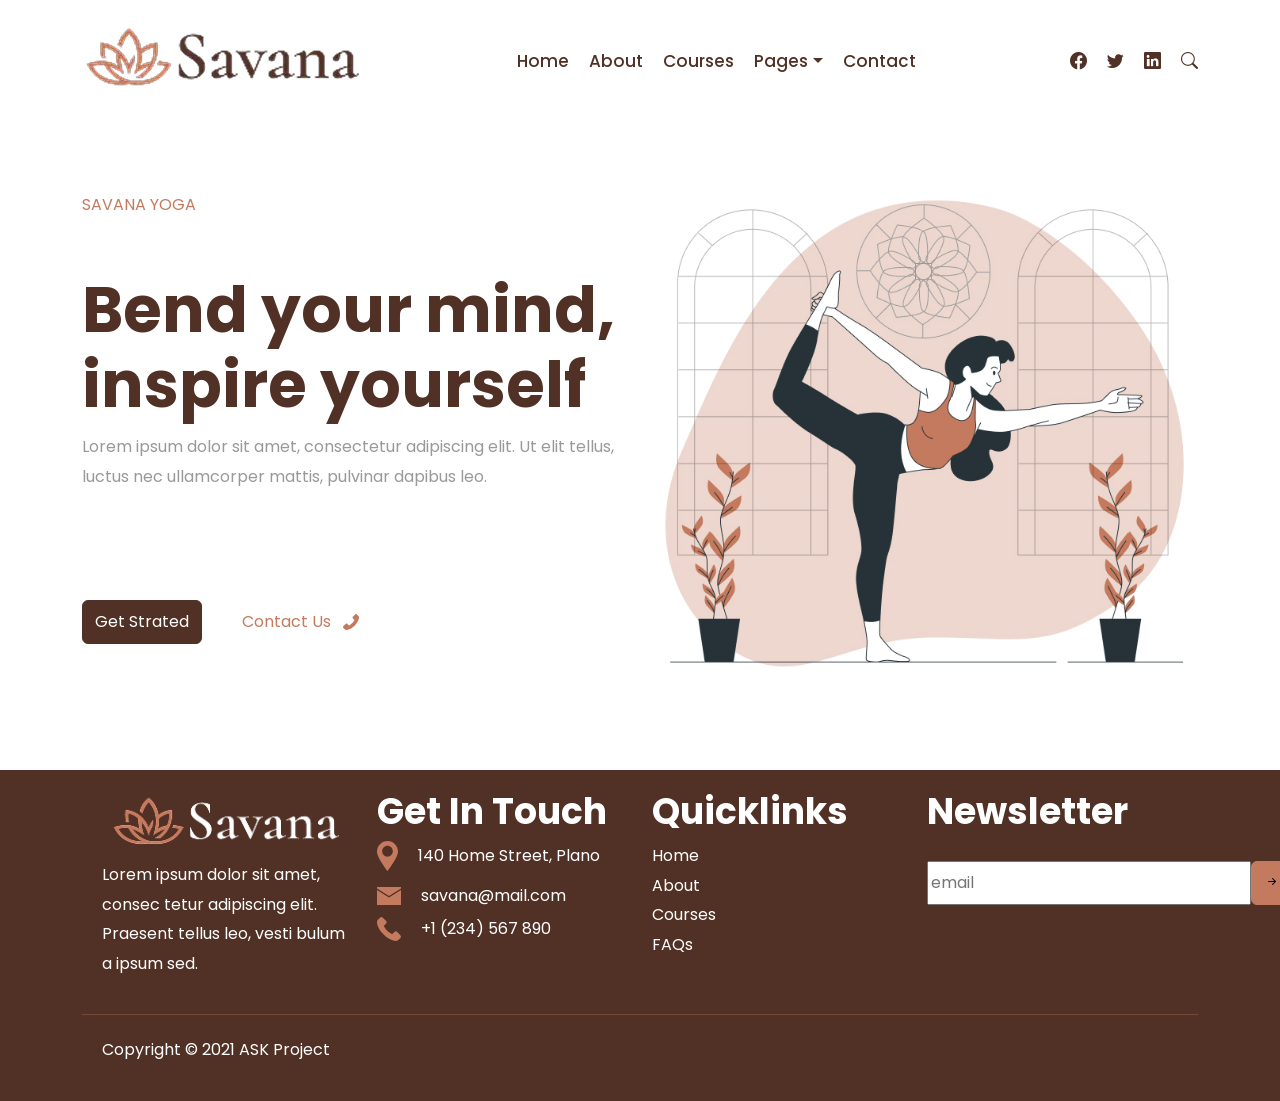
==== index.html @ b20db4df "about section" ====
<!DOCTYPE html>
<html lang="en">
  <head>
    <meta charset="UTF-8" />
    <meta name="viewport" content="width=device-width, initial-scale=1.0" />
    <link
      href="https://cdn.jsdelivr.net/npm/bootstrap@5.3.8/dist/css/bootstrap.min.css"
      rel="stylesheet"
      integrity="sha384-sRIl4kxILFvY47J16cr9ZwB07vP4J8+LH7qKQnuqkuIAvNWLzeN8tE5YBujZqJLB"
      crossorigin="anonymous"
    />

    <link rel="preconnect" href="https://fonts.googleapis.com" />
    <link rel="preconnect" href="https://fonts.gstatic.com" crossorigin />
    <link
      href="https://fonts.googleapis.com/css2?family=Cormorant:ital,wght@0,300..700;1,300..700&family=Poppins:ital,wght@0,100;0,200;0,300;0,400;0,500;0,600;0,700;0,800;0,900;1,100;1,200;1,300;1,400;1,500;1,600;1,700;1,800;1,900&display=swap"
      rel="stylesheet"
    />
    <link
      rel="stylesheet"
      href="https://cdn.jsdelivr.net/npm/bootstrap-icons@1.13.1/font/bootstrap-icons.min.css"
    />
    <link rel="stylesheet" href="./assets/css/style.css" />
    <title>Savana</title>
  </head> 
  <body>
    <header>
        <nav>
            <div class="container d-flex flex-row justify-content-between mt-3 align-items-center text-secondary">
                <a href="index.html"><img class="img-fluid" src="./assets/images/logo/savana-logo.webp" alt="logo"></a>
                <ul class="navbar-nav d-flex flex-row gap-3">
                    <li class="nav-item">
                        <a class="nav-link active" href="index.html">Home <span class="visually-hidden">(current)</span></a>
                    </li>
                    <li class="nav-item">
                        <a class="nav-link" href="#">About</a>
                    </li>
                    <li class="nav-item">
                        <a class="nav-link" href="#">Courses</a>
                    </li>
                    <li class="nav-item dropdown">
                        <a class="nav-link dropdown-toggle" href="#" id="dropdownId" data-bs-toggle="dropdown" aria-haspopup="true" aria-expanded="false">Pages</a>
                        <div class="dropdown-menu" aria-labelledby="dropdownId">
                            <a class="dropdown-item" href="#">Action 1</a>
                            <a class="dropdown-item" href="#">Action 2</a>
                        </div>
                    </li>
                    <li class="nav-item">
                        <a class="nav-link" href="#">Contact</a>
                    </li>
                </ul>
                <ul class="navbar-nav d-flex flex-row gap-3">
                    <li class="nav-item">
                        <a class="nav-link" href="#"><i class="bi bi-facebook"></i></a>
                    </li>
                    <li class="nav-item">
                        <a class="nav-link" href="#"><i class="bi bi-twitter"></i></i></a>
                    </li>
                    <li class="nav-item">
                        <a class="nav-link" href="#"><i class="bi bi-linkedin"></i></a>
                    </li>
                    <li class="nav-item">
                        <a class="nav-link" href="#" data-bs-toggle="collapse"  role="button" data-bs-target="#collapseWidthExample" aria-expanded="false" aria-controls="collapseWidthExample"><i class="bi bi-search" ></i></a>
                        <div
                        class="position-absolute end-0 top-0 h-100"
                        style="min-height: 120px"
                        >
                        <div class="collapse collapse-horizontal" id="collapseWidthExample">
                            <div class="card card-body" style="width: 300px">
                            <form action="#" class="d-flex" role="search">
                                <input 
                                type="search"
                                class="form-control me-2"
                                placeholder="search"
                                aria-label="search"
                                />
                                <button class="btn btn-outline-success" type="submit">
                                Search
                                </button>
                            </form>
                            </div>
                        </div>
                        </div>
                    </li>
                </ul>
            </div>
        </nav>
    </header>

    <main>
        <section class="top-banner py-4 py-xl-5">
            <div class="container">
                <div class="row">
                    <div class="col-lg-6 ">
                        <div class="banner-content h-100 d-flex flex-column justify-content-around">
                            <div class="sub-heading text-accent">SAVANA YOGA</div>
                            <div class="banner-about">
                                <h2>Bend your mind, inspire yourself</h2>
                                <p>Lorem ipsum dolor sit amet, consectetur adipiscing elit. Ut elit tellus, luctus nec ullamcorper mattis, pulvinar dapibus leo.</p>
                            </div>
                            <div class="d-flex gap-4 my-4 align-items-center">
                                <a href="#" class="btn btn-secondary">Get Strated</a>
                                <div class="banner-contact link-underline-primary">
                                    <a href="tel: 903434059" class="d-flex gap-1 align-items-center link-underline-primary">Contact Us <img class="img-fluid" src="./assets/images/logo/phone.svg" alt="phone"></a>
                                </div>
                            </div>
                        </div>
                    </div>

                    <div class="col-lg-6">
                        <img  class="img-fluid" src="./assets/images/banner-img/Yoga practice-bro 1.jpg" alt="yoga-image">
                    </div>
                </div>
            </div>
        </section>

        <section class="about-savana">
            
        </section>
    </main>

    <footer class="bg-secondary">
        <div class="container text-white">
            <div class="footer-top p-3">
                <div class="row">
                    <div class="col-lg-3">
                        <div class="foot-about">
                            <a href="index.html" aria-label="Go to home page">
                                <img class="img-fluid" src="./assets/images/logo/footer-logo.png" alt="footer logo">
                            </a>
                            <p>Lorem ipsum dolor sit amet, consec tetur adipiscing elit. Praesent tellus leo, vesti bulum a ipsum sed.</p>
                        </div>
                    </div>
                    <div class="col-lg-3">
                        <div class="d-flex">
                            <div class="touch foot-links">
                                <h3 class="text-white">Get In Touch</h3>
                                <a href="#" class="icon-link icon-link-hover text-white"><img src="./assets/images/footer-img/location.svg" alt="">140 Home Street, Plano</a>
                                <a href="mailto" class="icon-link icon-link-hover text-white"><img src="./assets/images/footer-img/mail.svg" alt="">savana@mail.com</a>
                                <a href="tel: +1 (234) 567 890" class="icon-link icon-link-hover text-white"><img src="./assets/images/footer-img/phone.svg" alt="">+1 (234) 567 890</a>
                            </div>
                        </div>
                    </div>
                    <div class="col-lg-3">
                        <div class="quicklinks foot-links">
                            <h3 class="text-white">Quicklinks</h3>
                            <ul class="list-unstyled d-flex flex-column" >
                                <li><a class="text-white active" href="index.html">Home</a></li>
                                <li><a class="text-white" href="index.html">About</a></li>
                                <li><a class="text-white" href="index.html">Courses</a></li>
                                <li><a class="text-white" href="index.html">FAQs</a></li>
                            </ul>
                        </div>
                    </div>
                    <div class="col-lg-3">
                        <div class="d-flex">
                            <div class="newsletter d-flex flex-column gap-3">
                                <h3 class="text-white">Newsletter</h3>
                                <form action="sumit-mail" class="d-flex">
                                    <input type="email" id="email" name="email" required placeholder="email">
                                    <button class="btn btn-accent"><i class="bi bi-arrow-right-short"></i></button>
                                </form>
                            </div>
                        </div>
                    </div>
                </div>
            </div>
            <div class="footer-bottom border-top border-accent p-3">
                <div class="left-footer">
                    <p>Copyright &copy; 2021 ASK Project</p>
                </div>
                <div class="right-footer">

                </div>
            </div>
        </div>
    </footer>

    <script
      src="https://cdn.jsdelivr.net/npm/bootstrap@5.3.8/dist/js/bootstrap.bundle.min.js"
      integrity="sha384-FKyoEForCGlyvwx9Hj09JcYn3nv7wiPVlz7YYwJrWVcXK/BmnVDxM+D2scQbITxI"
      crossorigin="anonymous"
    ></script>
  </body>
</html>
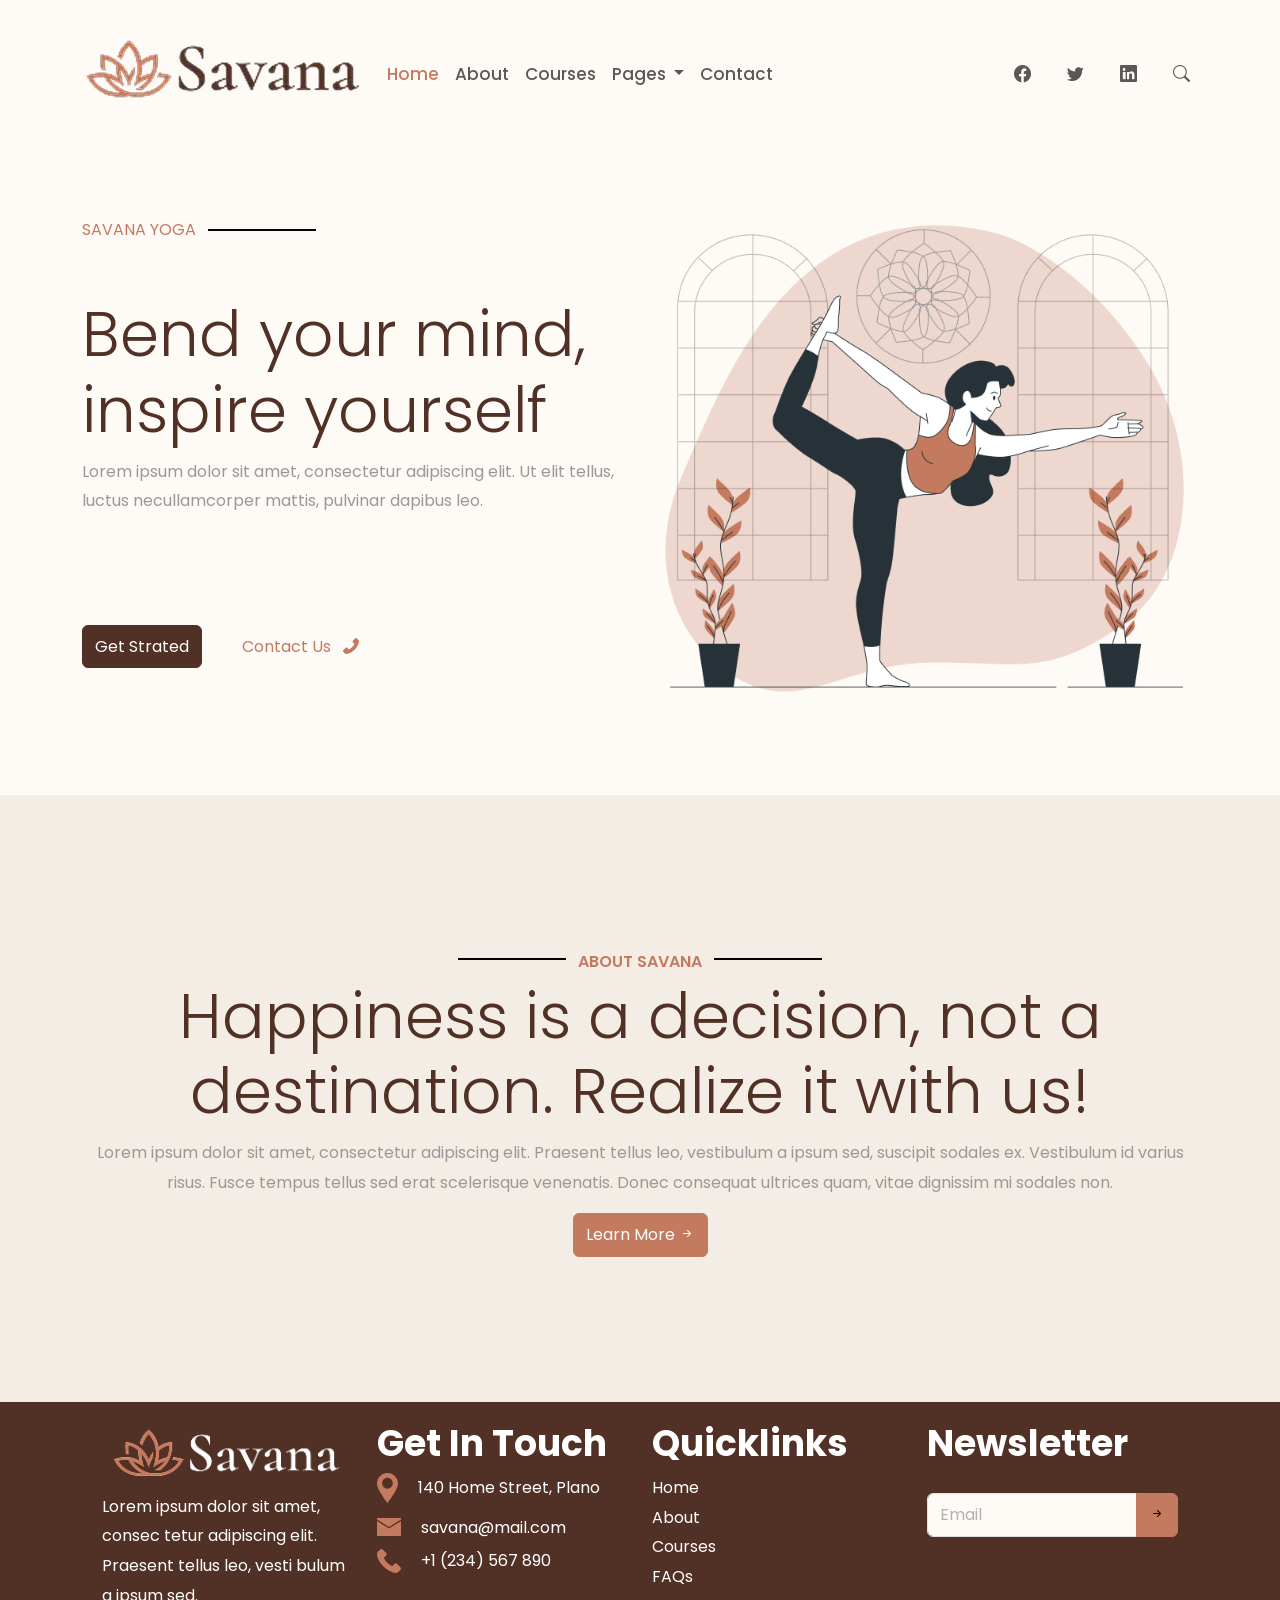
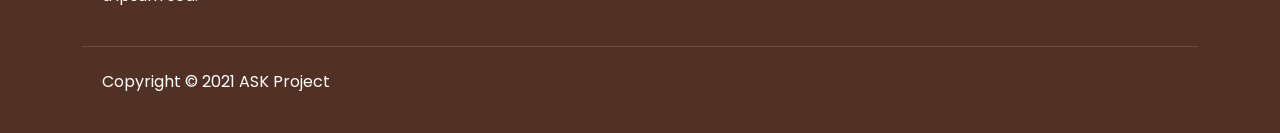
==== commit b1dab6ad: "banner & about" ====
--- a/index.html
+++ b/index.html
@@ -1,90 +1,96 @@
 <!DOCTYPE html>
 <html lang="en">
-  <head>
+
+<head>
     <meta charset="UTF-8" />
     <meta name="viewport" content="width=device-width, initial-scale=1.0" />
-    <link
-      href="https://cdn.jsdelivr.net/npm/bootstrap@5.3.8/dist/css/bootstrap.min.css"
-      rel="stylesheet"
-      integrity="sha384-sRIl4kxILFvY47J16cr9ZwB07vP4J8+LH7qKQnuqkuIAvNWLzeN8tE5YBujZqJLB"
-      crossorigin="anonymous"
-    />
+    <link href="https://cdn.jsdelivr.net/npm/bootstrap@5.3.8/dist/css/bootstrap.min.css" rel="stylesheet"
+        integrity="sha384-sRIl4kxILFvY47J16cr9ZwB07vP4J8+LH7qKQnuqkuIAvNWLzeN8tE5YBujZqJLB" crossorigin="anonymous" />
 
     <link rel="preconnect" href="https://fonts.googleapis.com" />
     <link rel="preconnect" href="https://fonts.gstatic.com" crossorigin />
     <link
-      href="https://fonts.googleapis.com/css2?family=Cormorant:ital,wght@0,300..700;1,300..700&family=Poppins:ital,wght@0,100;0,200;0,300;0,400;0,500;0,600;0,700;0,800;0,900;1,100;1,200;1,300;1,400;1,500;1,600;1,700;1,800;1,900&display=swap"
-      rel="stylesheet"
-    />
-    <link
-      rel="stylesheet"
-      href="https://cdn.jsdelivr.net/npm/bootstrap-icons@1.13.1/font/bootstrap-icons.min.css"
-    />
+        href="https://fonts.googleapis.com/css2?family=Cormorant:ital,wght@0,300..700;1,300..700&family=Poppins:ital,wght@0,100;0,200;0,300;0,400;0,500;0,600;0,700;0,800;0,900;1,100;1,200;1,300;1,400;1,500;1,600;1,700;1,800;1,900&display=swap"
+        rel="stylesheet" />
+    <link rel="stylesheet" href="https://cdn.jsdelivr.net/npm/bootstrap-icons@1.13.1/font/bootstrap-icons.min.css" />
     <link rel="stylesheet" href="./assets/css/style.css" />
     <title>Savana</title>
-  </head> 
-  <body>
+</head>
+
+<body>
     <header>
-        <nav>
-            <div class="container d-flex flex-row justify-content-between mt-3 align-items-center text-secondary">
-                <a href="index.html"><img class="img-fluid" src="./assets/images/logo/savana-logo.webp" alt="logo"></a>
-                <ul class="navbar-nav d-flex flex-row gap-3">
-                    <li class="nav-item">
-                        <a class="nav-link active" href="index.html">Home <span class="visually-hidden">(current)</span></a>
-                    </li>
-                    <li class="nav-item">
+
+        <nav class="navbar navbar-expand-lg">
+            <div class="container d-flex justify-content-between mt-3 align-items-center text-secondary">
+                <a class="navbar-brand" href="index.html"><img class="img-fluid" src="./assets/images/logo/savana-logo.webp" alt="logo"></a>
+
+                <button class="navbar-toggler" type="button" data-bs-toggle="collapse" data-bs-target="#navbarScroll" aria-controls="navbarScroll" aria-expanded="false" aria-label="Toggle navigation">
+                <span class="navbar-toggler-icon"></span>
+                </button>
+                
+                <div class="collapse navbar-collapse" id="navbarScroll">
+                    <ul class="navbar-nav my-lg-0 navbar-nav-scroll" style="--bs-scroll-height: 100px;">
+                        <li class="nav-item">
+                        <a class="nav-link active" aria-current="page" href="index.html">Home</a>
+                        </li>
+                        <li class="nav-item">
                         <a class="nav-link" href="#">About</a>
-                    </li>
-                    <li class="nav-item">
+                        </li>
+                        <li class="nav-item">
                         <a class="nav-link" href="#">Courses</a>
-                    </li>
-                    <li class="nav-item dropdown">
-                        <a class="nav-link dropdown-toggle" href="#" id="dropdownId" data-bs-toggle="dropdown" aria-haspopup="true" aria-expanded="false">Pages</a>
-                        <div class="dropdown-menu" aria-labelledby="dropdownId">
-                            <a class="dropdown-item" href="#">Action 1</a>
-                            <a class="dropdown-item" href="#">Action 2</a>
-                        </div>
-                    </li>
-                    <li class="nav-item">
-                        <a class="nav-link" href="#">Contact</a>
-                    </li>
-                </ul>
-                <ul class="navbar-nav d-flex flex-row gap-3">
-                    <li class="nav-item">
-                        <a class="nav-link" href="#"><i class="bi bi-facebook"></i></a>
-                    </li>
-                    <li class="nav-item">
-                        <a class="nav-link" href="#"><i class="bi bi-twitter"></i></i></a>
-                    </li>
-                    <li class="nav-item">
-                        <a class="nav-link" href="#"><i class="bi bi-linkedin"></i></a>
-                    </li>
-                    <li class="nav-item">
-                        <a class="nav-link" href="#" data-bs-toggle="collapse"  role="button" data-bs-target="#collapseWidthExample" aria-expanded="false" aria-controls="collapseWidthExample"><i class="bi bi-search" ></i></a>
-                        <div
-                        class="position-absolute end-0 top-0 h-100"
-                        style="min-height: 120px"
-                        >
-                        <div class="collapse collapse-horizontal" id="collapseWidthExample">
-                            <div class="card card-body" style="width: 300px">
-                            <form action="#" class="d-flex" role="search">
-                                <input 
-                                type="search"
-                                class="form-control me-2"
-                                placeholder="search"
-                                aria-label="search"
-                                />
-                                <button class="btn btn-outline-success" type="submit">
-                                Search
-                                </button>
-                            </form>
-                            </div>
-                        </div>
-                        </div>
-                    </li>
-                </ul>
+                        </li>
+                        <li class="nav-item dropdown">
+                        <a class="nav-link dropdown-toggle" href="#" role="button" data-bs-toggle="dropdown" aria-expanded="false">
+                            Pages
+                        </a>
+                        <ul class="dropdown-menu">
+                            <li><a class="dropdown-item" href="#">Action</a></li>
+                            <li><a class="dropdown-item" href="#">Another action</a></li>
+                            <li><hr class="dropdown-divider"></li>
+                            <li><a class="dropdown-item" href="#">Something else here</a></li>
+                        </ul>
+                        </li>
+                        <li class="nav-item">
+                            <a class="nav-link" href="#">Contact</a>
+                        </li>
+                    </ul>
+                    </div>
+
+                    <ul class="navbar-nav d-flex flex-row gap-3 ">
+                        <li class="nav-item">
+                            <a class="nav-link" href="#"><i class="bi bi-facebook"></i></a>
+                        </li>
+                        <li class="nav-item">
+                            <a class="nav-link" href="#"><i class="bi bi-twitter"></i></i></a>
+                        </li>
+                        <li class="nav-item">
+                            <a class="nav-link" href="#"><i class="bi bi-linkedin"></i></a>
+                        </li>
+                        <li class="nav-item">
+                            <a class="nav-link" href="#" data-bs-toggle="collapse" role="button"
+                                data-bs-target="#collapseWidthExample" aria-expanded="false"
+                                aria-controls="collapseWidthExample"><i class="bi bi-search"></i></a>
+                            <div class="position-absolute end-0 top-0 h-100" style="min-height: 120px">
+                                <div class="collapse collapse-horizontal" id="collapseWidthExample">
+                                    <div class="card card-body" style="width: 300px">
+                                        <form class="d-flex" role="search">
+                                            <input class="form-control me-2" type="search" placeholder="Search" aria-label="Search"/>
+                                            <button class="btn btn-outline-success" type="submit">Search</button>
+                                        </form>
+                                    </div>
+                                </div>
+                            </div>
+                        </li>
+                    </ul>
+                    
+                
             </div>
         </nav>
+
+
+
+
+
     </header>
 
     <main>
@@ -93,30 +99,49 @@
                 <div class="row">
                     <div class="col-lg-6 ">
                         <div class="banner-content h-100 d-flex flex-column justify-content-around">
-                            <div class="sub-heading text-accent">SAVANA YOGA</div>
+                            <div class="sub-yoga d-flex align-items-center gap-1">
+                                <div class="sub-heading text-accent">SAVANA YOGA</div>
+                                <div class="line"></div>
+                            </div>
                             <div class="banner-about">
-                                <h2>Bend your mind, inspire yourself</h2>
-                                <p>Lorem ipsum dolor sit amet, consectetur adipiscing elit. Ut elit tellus, luctus nec ullamcorper mattis, pulvinar dapibus leo.</p>
+                                <h2 class="fw-light ">Bend your mind, inspire yourself</h2>
+                                <p >Lorem ipsum dolor sit amet, consectetur adipiscing elit. Ut elit tellus, luctus necullamcorper mattis, pulvinar dapibus leo.</p>
                             </div>
                             <div class="d-flex gap-4 my-4 align-items-center">
                                 <a href="#" class="btn btn-secondary">Get Strated</a>
                                 <div class="banner-contact link-underline-primary">
-                                    <a href="tel: 903434059" class="d-flex gap-1 align-items-center link-underline-primary">Contact Us <img class="img-fluid" src="./assets/images/logo/phone.svg" alt="phone"></a>
+                                    <a href="tel: 903434059"
+                                        class="d-flex gap-1 align-items-center link-underline-primary">Contact Us <img
+                                            class="img-fluid" src="./assets/images/logo/phone.svg" alt="phone"></a>
                                 </div>
                             </div>
                         </div>
                     </div>
 
                     <div class="col-lg-6">
-                        <img  class="img-fluid" src="./assets/images/banner-img/Yoga practice-bro 1.jpg" alt="yoga-image">
+                        <img class="img-fluid" src="./assets/images/banner-img/yoga-practice.png"
+                            alt="yoga-image">
                     </div>
                 </div>
             </div>
         </section>
 
-        <section class="about-savana">
-            
+        <section class="about-savana ">
+                <div class="text-center container-fluid border-none d-flex flex-column gap-4 justify-content-center bg-primary">
+                    <div class="container my-6 ">
+                        <div class="sub-about d-flex justify-content-center align-items-center gap-1">
+                            <div class="line"></div>
+                            <h6 class="subtitle mt-1 text-accent  fw-semibold">  ABOUT SAVANA  </h6>
+                            <div class="line"></div>
+                        </div>
+                        <h2 class="fw-light">Happiness is a decision, not a destination. Realize it with us!</h2>
+                        <p class="text-para ">Lorem ipsum dolor sit amet, consectetur adipiscing elit. Praesent tellus leo, vestibulum a ipsum sed, suscipit sodales ex. Vestibulum id varius risus. Fusce tempus tellus sed erat scelerisque venenatis. Donec consequat ultrices quam, vitae dignissim mi sodales non.</p>
+                        <a href="#" class="btn btn-accent text-white border-radio">Learn More <i class="bi bi-arrow-right-short"></i></a>
+                    </div>
+                </div>
         </section>
+
+        
     </main>
 
     <footer class="bg-secondary">
@@ -128,23 +153,27 @@
                             <a href="index.html" aria-label="Go to home page">
                                 <img class="img-fluid" src="./assets/images/logo/footer-logo.png" alt="footer logo">
                             </a>
-                            <p>Lorem ipsum dolor sit amet, consec tetur adipiscing elit. Praesent tellus leo, vesti bulum a ipsum sed.</p>
+                            <p>Lorem ipsum dolor sit amet, consec tetur adipiscing elit. Praesent tellus leo, vesti
+                                bulum a ipsum sed.</p>
                         </div>
                     </div>
                     <div class="col-lg-3">
                         <div class="d-flex">
                             <div class="touch foot-links">
                                 <h3 class="text-white">Get In Touch</h3>
-                                <a href="#" class="icon-link icon-link-hover text-white"><img src="./assets/images/footer-img/location.svg" alt="">140 Home Street, Plano</a>
-                                <a href="mailto" class="icon-link icon-link-hover text-white"><img src="./assets/images/footer-img/mail.svg" alt="">savana@mail.com</a>
-                                <a href="tel: +1 (234) 567 890" class="icon-link icon-link-hover text-white"><img src="./assets/images/footer-img/phone.svg" alt="">+1 (234) 567 890</a>
+                                <a href="#" class="icon-link icon-link-hover text-white"><img
+                                        src="./assets/images/footer-img/location.svg" alt="">140 Home Street, Plano</a>
+                                <a href="mailto" class="icon-link icon-link-hover text-white"><img
+                                        src="./assets/images/footer-img/mail.svg" alt="">savana@mail.com</a>
+                                <a href="tel: +1 (234) 567 890" class="icon-link icon-link-hover text-white"><img
+                                        src="./assets/images/footer-img/phone.svg" alt="">+1 (234) 567 890</a>
                             </div>
                         </div>
                     </div>
                     <div class="col-lg-3">
                         <div class="quicklinks foot-links">
                             <h3 class="text-white">Quicklinks</h3>
-                            <ul class="list-unstyled d-flex flex-column" >
+                            <ul class="list-unstyled d-flex flex-column">
                                 <li><a class="text-white active" href="index.html">Home</a></li>
                                 <li><a class="text-white" href="index.html">About</a></li>
                                 <li><a class="text-white" href="index.html">Courses</a></li>
@@ -156,10 +185,10 @@
                         <div class="d-flex">
                             <div class="newsletter d-flex flex-column gap-3">
                                 <h3 class="text-white">Newsletter</h3>
-                                <form action="sumit-mail" class="d-flex">
-                                    <input type="email" id="email" name="email" required placeholder="email">
-                                    <button class="btn btn-accent"><i class="bi bi-arrow-right-short"></i></button>
-                                </form>
+                                <div class="input-group mb-3">
+                                    <input type="text" class="form-control" placeholder="Email" aria-label="Email" aria-describedby="button-addon2">
+                                    <button class="btn btn-accent" type="button" id="button-addon2"><i class="bi bi-arrow-right-short"></i></button>
+                                </div>
                             </div>
                         </div>
                     </div>
@@ -176,10 +205,9 @@
         </div>
     </footer>
 
-    <script
-      src="https://cdn.jsdelivr.net/npm/bootstrap@5.3.8/dist/js/bootstrap.bundle.min.js"
-      integrity="sha384-FKyoEForCGlyvwx9Hj09JcYn3nv7wiPVlz7YYwJrWVcXK/BmnVDxM+D2scQbITxI"
-      crossorigin="anonymous"
-    ></script>
-  </body>
-</html>
+    <script src="https://cdn.jsdelivr.net/npm/bootstrap@5.3.8/dist/js/bootstrap.bundle.min.js"
+        integrity="sha384-FKyoEForCGlyvwx9Hj09JcYn3nv7wiPVlz7YYwJrWVcXK/BmnVDxM+D2scQbITxI"
+        crossorigin="anonymous"></script>
+</body>
+
+</html>
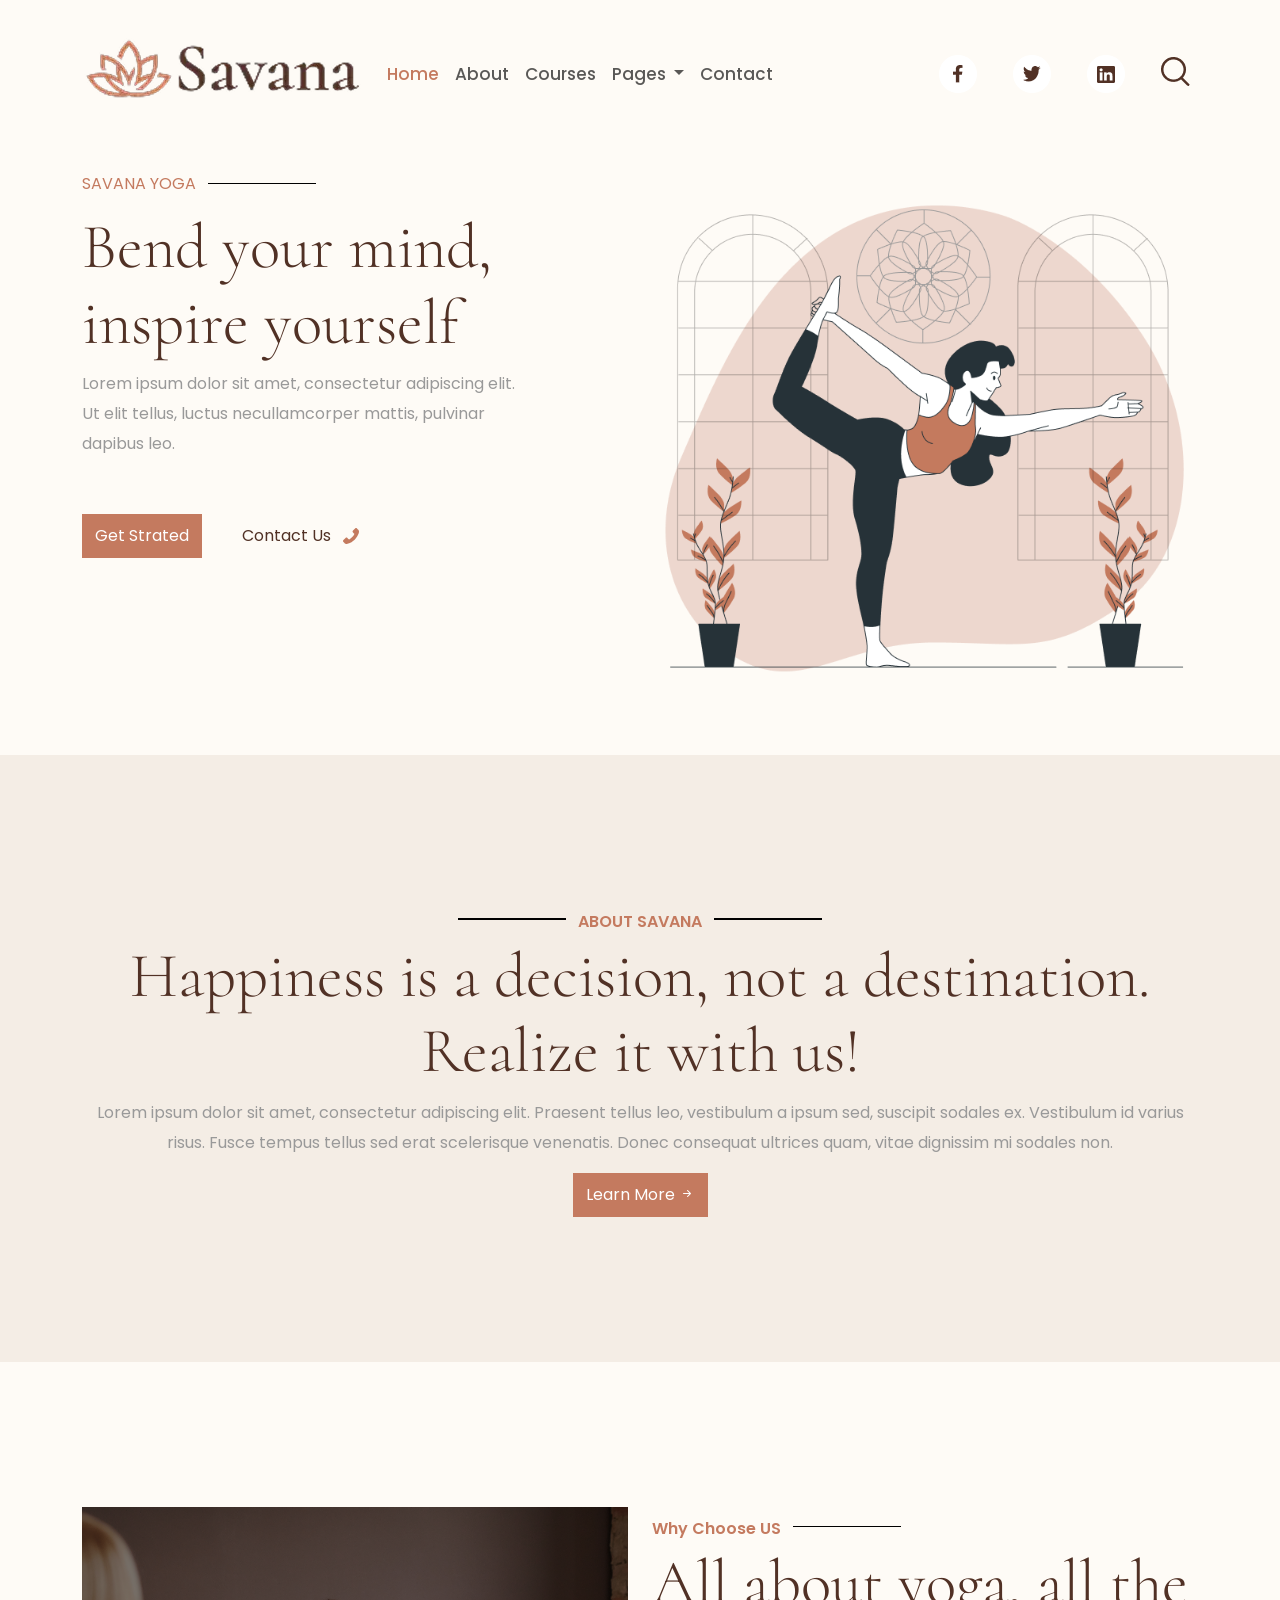
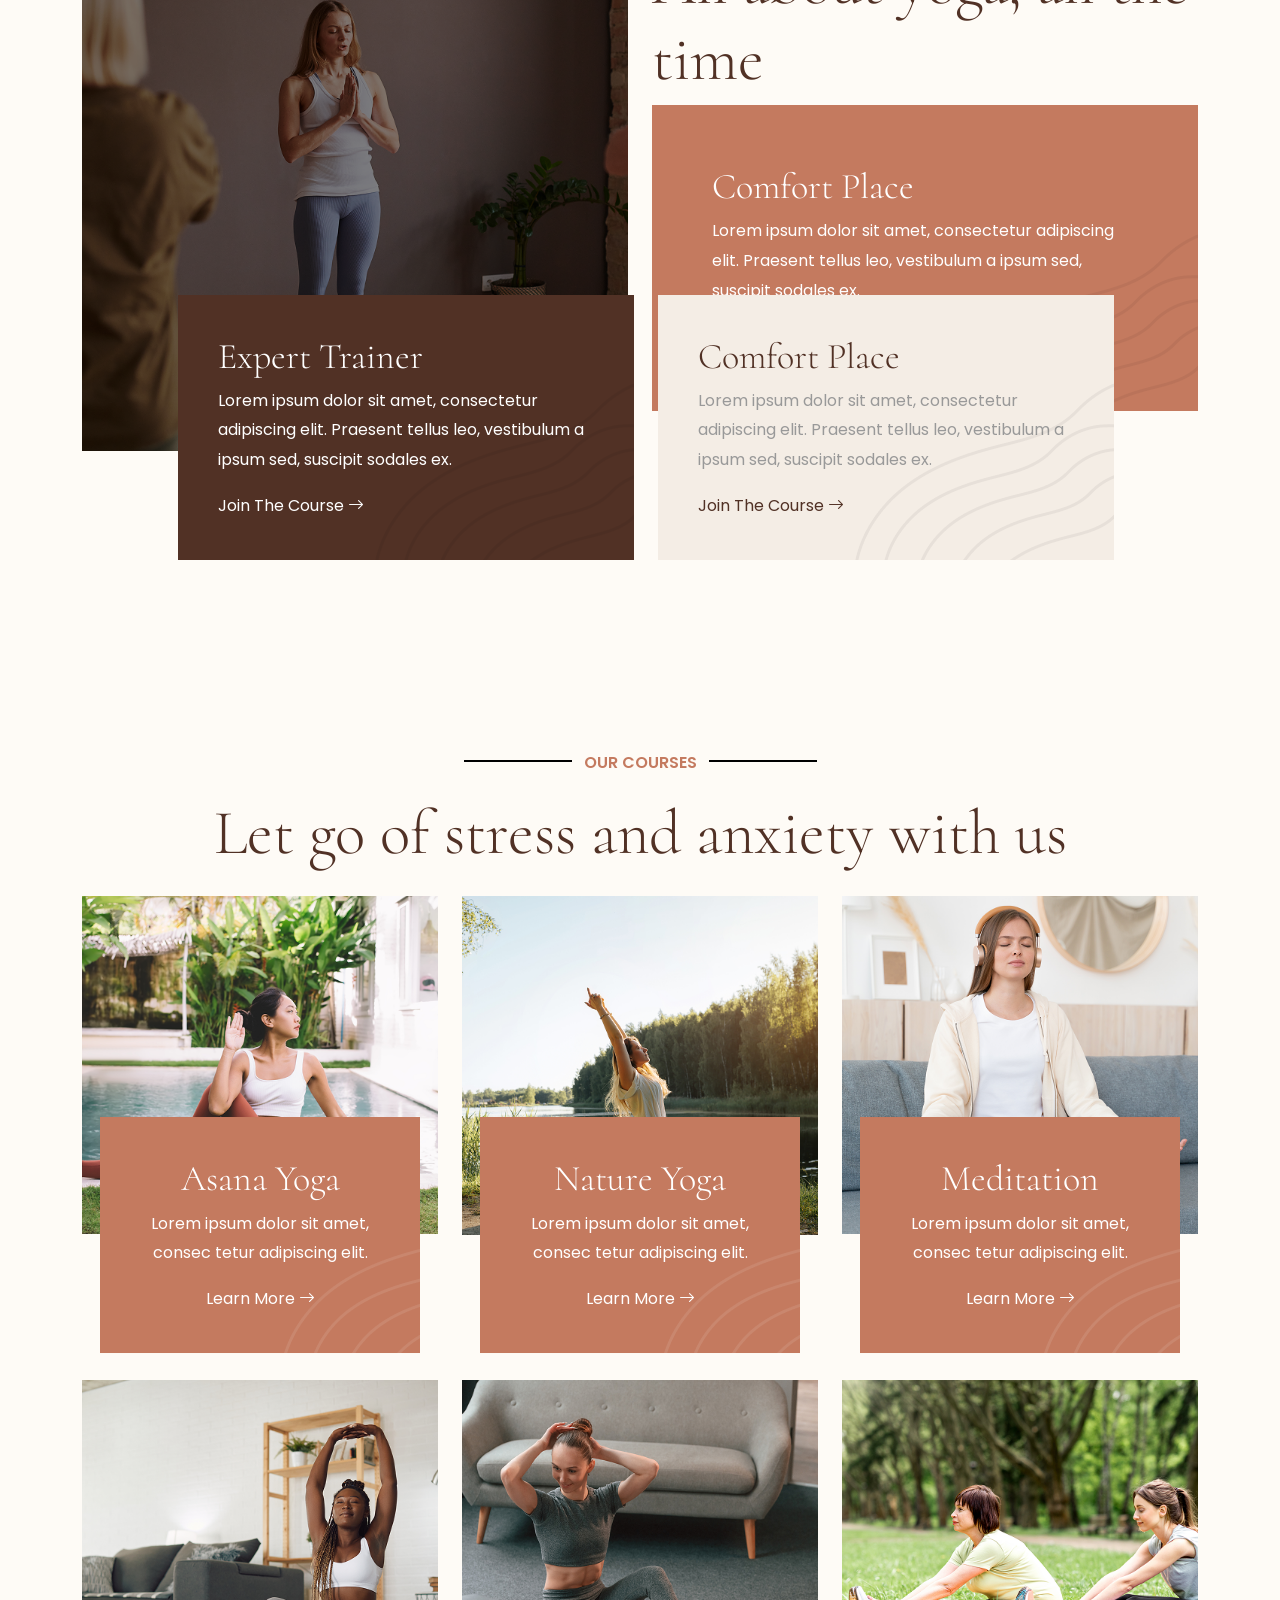
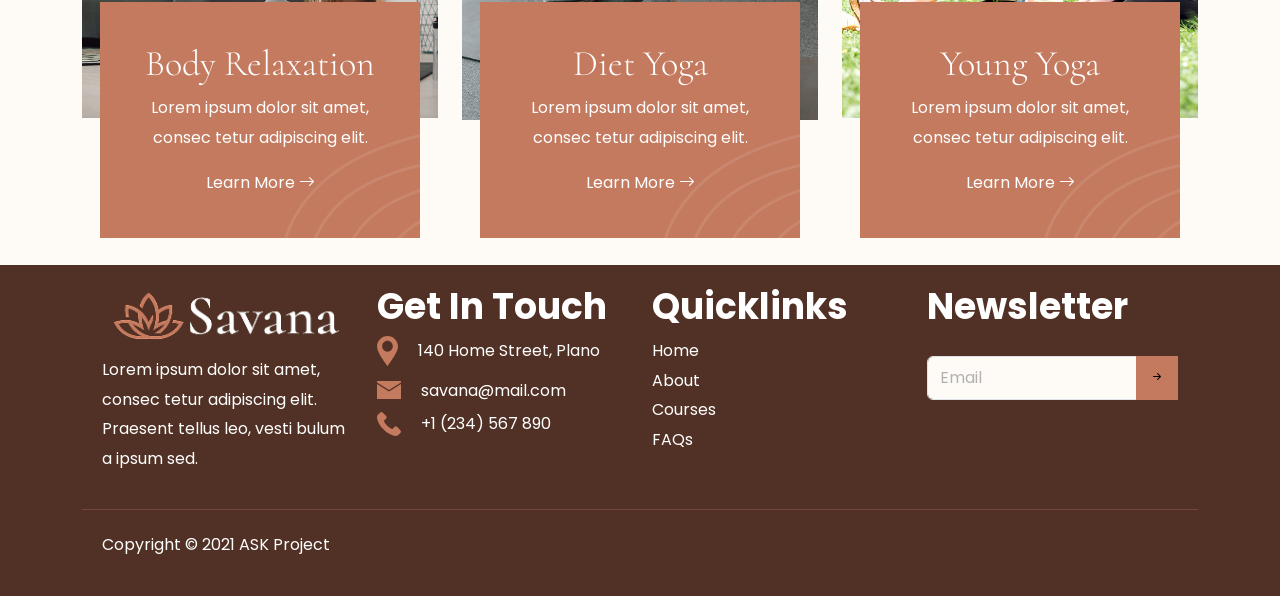
==== commit 73142e9b: "why-us & courses" ====
--- a/index.html
+++ b/index.html
@@ -22,68 +22,78 @@
 
         <nav class="navbar navbar-expand-lg">
             <div class="container d-flex justify-content-between mt-3 align-items-center text-secondary">
-                <a class="navbar-brand" href="index.html"><img class="img-fluid" src="./assets/images/logo/savana-logo.webp" alt="logo"></a>
-
-                <button class="navbar-toggler" type="button" data-bs-toggle="collapse" data-bs-target="#navbarScroll" aria-controls="navbarScroll" aria-expanded="false" aria-label="Toggle navigation">
-                <span class="navbar-toggler-icon"></span>
+                <a class="navbar-brand" href="index.html"><img class="img-fluid"
+                        src="./assets/images/logo/savana-logo.webp" alt="logo"></a>
+
+                <button class="navbar-toggler" type="button" data-bs-toggle="collapse" data-bs-target="#navbarScroll"
+                    aria-controls="navbarScroll" aria-expanded="false" aria-label="Toggle navigation">
+                    <span class="navbar-toggler-icon"></span>
                 </button>
-                
+
                 <div class="collapse navbar-collapse" id="navbarScroll">
                     <ul class="navbar-nav my-lg-0 navbar-nav-scroll" style="--bs-scroll-height: 100px;">
                         <li class="nav-item">
-                        <a class="nav-link active" aria-current="page" href="index.html">Home</a>
+                            <a class="nav-link active" aria-current="page" href="index.html">Home</a>
                         </li>
                         <li class="nav-item">
-                        <a class="nav-link" href="#">About</a>
+                            <a class="nav-link" href="#">About</a>
                         </li>
                         <li class="nav-item">
-                        <a class="nav-link" href="#">Courses</a>
+                            <a class="nav-link" href="#">Courses</a>
                         </li>
                         <li class="nav-item dropdown">
-                        <a class="nav-link dropdown-toggle" href="#" role="button" data-bs-toggle="dropdown" aria-expanded="false">
-                            Pages
-                        </a>
-                        <ul class="dropdown-menu">
-                            <li><a class="dropdown-item" href="#">Action</a></li>
-                            <li><a class="dropdown-item" href="#">Another action</a></li>
-                            <li><hr class="dropdown-divider"></li>
-                            <li><a class="dropdown-item" href="#">Something else here</a></li>
-                        </ul>
+                            <a class="nav-link dropdown-toggle" href="#" role="button" data-bs-toggle="dropdown"
+                                aria-expanded="false">
+                                Pages
+                            </a>
+                            <ul class="dropdown-menu">
+                                <li><a class="dropdown-item" href="#">Action</a></li>
+                                <li><a class="dropdown-item" href="#">Another action</a></li>
+                                <li>
+                                    <hr class="dropdown-divider">
+                                </li>
+                                <li><a class="dropdown-item" href="#">Something else here</a></li>
+                            </ul>
                         </li>
                         <li class="nav-item">
                             <a class="nav-link" href="#">Contact</a>
                         </li>
                     </ul>
-                    </div>
-
-                    <ul class="navbar-nav d-flex flex-row gap-3 ">
-                        <li class="nav-item">
-                            <a class="nav-link" href="#"><i class="bi bi-facebook"></i></a>
-                        </li>
-                        <li class="nav-item">
-                            <a class="nav-link" href="#"><i class="bi bi-twitter"></i></i></a>
-                        </li>
-                        <li class="nav-item">
-                            <a class="nav-link" href="#"><i class="bi bi-linkedin"></i></a>
-                        </li>
-                        <li class="nav-item">
-                            <a class="nav-link" href="#" data-bs-toggle="collapse" role="button"
-                                data-bs-target="#collapseWidthExample" aria-expanded="false"
-                                aria-controls="collapseWidthExample"><i class="bi bi-search"></i></a>
-                            <div class="position-absolute end-0 top-0 h-100" style="min-height: 120px">
-                                <div class="collapse collapse-horizontal" id="collapseWidthExample">
-                                    <div class="card card-body" style="width: 300px">
-                                        <form class="d-flex" role="search">
-                                            <input class="form-control me-2" type="search" placeholder="Search" aria-label="Search"/>
-                                            <button class="btn btn-outline-success" type="submit">Search</button>
-                                        </form>
-                                    </div>
+                </div>
+
+                <ul class="navbar-nav d-flex flex-row gap-3 ">
+                    <li class="nav-item">
+                        <a class="nav-link" href="#"><img class="img-fluid" src="./assets/images/nav-logo/facebook.png"
+                                alt="facebook"></a>
+                    </li>
+                    <li class="nav-item">
+                        <a class="nav-link" href="#"><img class="img-fluid" src="./assets/images/nav-logo/twitter.png"
+                                alt="twitter"></a>
+                    </li>
+                    <li class="nav-item">
+                        <a class="nav-link" href="#"><img class="img-fluid" src="./assets/images/nav-logo/linkedin.png"
+                                alt="linkedin"></a>
+                    </li>
+                    <li class="nav-item">
+                        <a class="nav-link" href="#" data-bs-toggle="collapse" role="button"
+                            data-bs-target="#collapseWidthExample" aria-expanded="false"
+                            aria-controls="collapseWidthExample"><img class="img-fluid"
+                                src="./assets/images/nav-logo/search.png" alt="search"></a>
+                        <div class="position-absolute end-0 top-0 h-100" style="min-height: 120px">
+                            <div class="collapse collapse-horizontal" id="collapseWidthExample">
+                                <div class="card card-body" style="width: 300px">
+                                    <form class="d-flex" role="search">
+                                        <input class="form-control me-2" type="search" placeholder="Search"
+                                            aria-label="Search" />
+                                        <button class="btn btn-outline-success" type="submit">Search</button>
+                                    </form>
                                 </div>
                             </div>
-                        </li>
-                    </ul>
-                    
-                
+                        </div>
+                    </li>
+                </ul>
+
+
             </div>
         </nav>
 
@@ -94,51 +104,202 @@
     </header>
 
     <main>
-        <section class="top-banner py-4 py-xl-5">
+        <section class="top-banner py-4 ">
             <div class="container">
                 <div class="row">
-                    <div class="col-lg-6 ">
-                        <div class="banner-content h-100 d-flex flex-column justify-content-around">
+                    <div class="col-md-5 ">
+                        <div class="banner-content d-flex flex-column justify-content-around">
                             <div class="sub-yoga d-flex align-items-center gap-1">
                                 <div class="sub-heading text-accent">SAVANA YOGA</div>
                                 <div class="line"></div>
                             </div>
-                            <div class="banner-about">
-                                <h2 class="fw-light ">Bend your mind, inspire yourself</h2>
-                                <p >Lorem ipsum dolor sit amet, consectetur adipiscing elit. Ut elit tellus, luctus necullamcorper mattis, pulvinar dapibus leo.</p>
+                            <div class="banner-about mt-1">
+                                <h2 class="fw-light cormorant">Bend your mind, inspire yourself</h2>
+                                <p>Lorem ipsum dolor sit amet, consectetur adipiscing elit. Ut elit tellus, luctus
+                                    necullamcorper mattis, pulvinar dapibus leo.</p>
                             </div>
                             <div class="d-flex gap-4 my-4 align-items-center">
-                                <a href="#" class="btn btn-secondary">Get Strated</a>
-                                <div class="banner-contact link-underline-primary">
+                                <a href="#" class="btn btn-accent text-white">Get Strated</a>
+                                <div class="banner-contact link-underline-secondary">
                                     <a href="tel: 903434059"
-                                        class="d-flex gap-1 align-items-center link-underline-primary">Contact Us <img
-                                            class="img-fluid" src="./assets/images/logo/phone.svg" alt="phone"></a>
+                                        class="d-flex gap-1 align-items-center link-underline-secondary text-secondary">Contact
+                                        Us <img class="img-fluid text-secondary" src="./assets/images/logo/phone.svg"
+                                            alt="phone"></a>
                                 </div>
                             </div>
                         </div>
                     </div>
-
-                    <div class="col-lg-6">
-                        <img class="img-fluid" src="./assets/images/banner-img/yoga-practice.png"
-                            alt="yoga-image">
+                    <div class="col-md-1"></div>
+                    <div class="col-md-6">
+                        <img class="img-fluid" src="./assets/images/banner-img/yoga-practice.png" alt="yoga-image">
                     </div>
                 </div>
             </div>
         </section>
 
         <section class="about-savana ">
-                <div class="text-center container-fluid border-none d-flex flex-column gap-4 justify-content-center bg-primary">
-                    <div class="container my-6 ">
-                        <div class="sub-about d-flex justify-content-center align-items-center gap-1">
+            <div
+                class="text-center container-fluid border-none d-flex flex-column gap-4 justify-content-center bg-primary">
+                <div class="container my-6 ">
+                    <div class="sub-about d-flex justify-content-center align-items-center gap-1">
+                        <div class="line"></div>
+                        <h6 class="sub-heading mt-1 text-accent  fw-semibold"> ABOUT SAVANA </h6>
+                        <div class="line"></div>
+                    </div>
+                    <h2 class="fw-light cormorant">Happiness is a decision, not a destination. Realize it with us!</h2>
+                    <p class="text-para ">Lorem ipsum dolor sit amet, consectetur adipiscing elit. Praesent tellus leo,
+                        vestibulum a ipsum sed, suscipit sodales ex. Vestibulum id varius risus. Fusce tempus tellus sed
+                        erat scelerisque venenatis. Donec consequat ultrices quam, vitae dignissim mi sodales non.</p>
+                    <a href="#" class="btn btn-accent text-white border-radio">Learn More <i
+                            class="bi bi-arrow-right-short"></i></a>
+                </div>
+            </div>
+        </section>
+
+        <section class="why-us mt-6 mb-8">
+            <div class="container position-relative">
+                <div class="row ">
+                    <div class="col-md-6">
+                        <img class="img-fluid" src="./assets/images/why-us/placeholder.png" alt="yoga-image">
+                    </div>
+
+                    <div class="col-md-6">
+                        <div class="sub-about d-flex align-items-center gap-1">
+                            <h6 class="sub-heading mt-1 text-accent  fw-semibold"> Why Choose US </h6>
                             <div class="line"></div>
-                            <h6 class="subtitle mt-1 text-accent  fw-semibold">  ABOUT SAVANA  </h6>
-                            <div class="line"></div>
-                        </div>
-                        <h2 class="fw-light">Happiness is a decision, not a destination. Realize it with us!</h2>
-                        <p class="text-para ">Lorem ipsum dolor sit amet, consectetur adipiscing elit. Praesent tellus leo, vestibulum a ipsum sed, suscipit sodales ex. Vestibulum id varius risus. Fusce tempus tellus sed erat scelerisque venenatis. Donec consequat ultrices quam, vitae dignissim mi sodales non.</p>
-                        <a href="#" class="btn btn-accent text-white border-radio">Learn More <i class="bi bi-arrow-right-short"></i></a>
-                    </div>
-                </div>
+                        </div>
+                        <h2 class="fw-light cormorant">
+                            All about yoga, all the time
+                        </h2>
+                        <div class="comfort bg-accent position-relative text-white p-5">
+                            <h3 class="text-white fw-light cormorant">Comfort Place</h3>
+                            <p class="">Lorem ipsum dolor sit amet, consectetur adipiscing elit. Praesent tellus leo,
+                                vestibulum a ipsum sed, suscipit sodales ex.</p>
+                            <a href="#" class=" text-white">Join The Course <i class="bi bi-arrow-right"></i></a>
+                            <img class="position-absolute end-0 bottom-0" src="./assets/images/why-us/shapes-bg.png"
+                                alt="shapes">
+                        </div>
+                    </div>
+                </div>
+                <div class="row poster position-absolute bootom-25">
+                    <div class="col-md-1"></div>
+                    <div class="col-md-5">
+                        <div class="comfort bg-secondary position-relative text-white p-4">
+                            <h3 class="text-white fw-light cormorant">Expert Trainer</h3>
+                            <p class="">Lorem ipsum dolor sit amet, consectetur adipiscing elit. Praesent tellus leo,
+                                vestibulum a ipsum sed, suscipit sodales ex.</p>
+                            <a href="#" class=" text-white">Join The Course <i class="bi bi-arrow-right"></i></a>
+                            <img class="position-absolute end-0 bottom-0" src="./assets/images/why-us/shapes-bg.png"
+                                alt="shapes">
+                        </div>
+                    </div>
+
+                    <div class="col-md-5">
+                        <div class="comfort bg-primary position-relative p-4">
+                            <h3 class=" fw-light cormorant">Comfort Place</h3>
+                            <p class="">Lorem ipsum dolor sit amet, consectetur adipiscing elit. Praesent tellus leo,
+                                vestibulum a ipsum sed, suscipit sodales ex.</p>
+                            <a href="#" class="text-secondary">Join The Course <i class="bi bi-arrow-right"></i></a>
+                            <img class="position-absolute end-0 bottom-0" src="./assets/images/why-us/shapes-bg.png"
+                                alt="shapes">
+                        </div>
+                    </div>
+
+                </div>
+            </div>
+            </div>
+        </section>
+
+        <section class="courses">
+            <div class="container d-flex flex-column gap-2 justify-content-center align-items-center">
+
+                <div class="sub-about d-flex justify-content-center align-items-center gap-1">
+                    <div class="line"></div>
+                    <h6 class="sub-heading mt-1 text-accent  fw-semibold"> OUR COURSES </h6>
+                    <div class="line"></div>
+                </div>
+                <h2 class="cormorant fw-light ">Let go of stress and anxiety with us</h2>
+                <div class="row">
+                    <div class="col-md-4 mb-6 position-relative justify-content-center align-items-center">
+                        <img class="img-fluid " src="./assets/images/courses/yoga-1.png" alt="yoga-1">
+                        <div class="yoga position-absolute top-100 start-50 translate-middle ">
+                            <div class="comfort bg-accent position-relative text-white p-4 d-flex flex-column justify-content-center align-items-center" style="width: 20rem;">
+                                <h3 class="text-white fw-light cormorant">Asana Yoga</h3>
+                                <p class="text-center">Lorem ipsum dolor sit amet, consec tetur adipiscing elit.</p>
+                                <a href="#" class=" text-white">Learn More <i class="bi bi-arrow-right"></i></a>
+                                <img class="position-absolute end-0 bottom-0" src="./assets/images/courses/shapes-bg.png" alt="shapes">
+                            </div>
+                        </div>
+                       
+                    </div>
+
+                    <div class="col-md-4 mb-6 position-relative justify-content-center align-items-center">
+                        <img class="img-fluid " src="./assets/images/courses/yoga-2.png" alt="yoga-2">
+                        <div class="yoga position-absolute top-100 start-50 translate-middle ">
+                            <div class="comfort bg-accent position-relative text-white p-4 d-flex flex-column justify-content-center align-items-center" style="width: 20rem;">
+                                <h3 class="text-white fw-light cormorant">Nature Yoga</h3>
+                                <p class="text-center">Lorem ipsum dolor sit amet, consec tetur adipiscing elit.</p>
+                                <a href="#" class=" text-white">Learn More <i class="bi bi-arrow-right"></i></a>
+                                <img class="position-absolute end-0 bottom-0" src="./assets/images/courses/shapes-bg.png" alt="shapes">
+                            </div>
+                        </div>
+                       
+                    </div>
+
+                    <div class="col-md-4 mb-6 position-relative justify-content-center align-items-center">
+                        <img class="img-fluid " src="./assets/images/courses/yoga-3.png" alt="yoga-3">
+                        <div class="yoga position-absolute top-100 start-50 translate-middle ">
+                            <div class="comfort bg-accent position-relative text-white p-4 d-flex flex-column justify-content-center align-items-center" style="width: 20rem;">
+                                <h3 class="text-white fw-light cormorant">Meditation</h3>
+                                <p class="text-center">Lorem ipsum dolor sit amet, consec tetur adipiscing elit.</p>
+                                <a href="#" class=" text-white">Learn More <i class="bi bi-arrow-right"></i></a>
+                                <img class="position-absolute end-0 bottom-0" src="./assets/images/courses/shapes-bg.png" alt="shapes">
+                            </div>
+                        </div>
+                       
+                    </div>
+
+                    <div class="col-md-4 mb-6 position-relative justify-content-center align-items-center">
+                        <img class="img-fluid " src="./assets/images/courses/yoga-4.png" alt="yoga-4">
+                        <div class="yoga position-absolute top-100 start-50 translate-middle ">
+                            <div class="comfort bg-accent position-relative text-white p-4 d-flex flex-column justify-content-center align-items-center" style="width: 20rem;">
+                                <h3 class="text-white fw-light cormorant">Body Relaxation</h3>
+                                <p class="text-center">Lorem ipsum dolor sit amet, consec tetur adipiscing elit.</p>
+                                <a href="#" class=" text-white">Learn More <i class="bi bi-arrow-right"></i></a>
+                                <img class="position-absolute end-0 bottom-0" src="./assets/images/courses/shapes-bg.png" alt="shapes">
+                            </div>
+                        </div>
+                       
+                    </div>
+                    
+                    <div class="col-md-4 mb-6 position-relative justify-content-center align-items-center">
+                        <img class="img-fluid " src="./assets/images/courses/yoga-5.png" alt="yoga-5">
+                        <div class="yoga position-absolute top-100 start-50 translate-middle ">
+                            <div class="comfort bg-accent position-relative text-white p-4 d-flex flex-column justify-content-center align-items-center" style="width: 20rem;">
+                                <h3 class="text-white fw-light cormorant">Diet Yoga</h3>
+                                <p class="text-center">Lorem ipsum dolor sit amet, consec tetur adipiscing elit.</p>
+                                <a href="#" class=" text-white">Learn More <i class="bi bi-arrow-right"></i></a>
+                                <img class="position-absolute end-0 bottom-0" src="./assets/images/courses/shapes-bg.png" alt="shapes">
+                            </div>
+                        </div>
+                       
+                    </div>
+                    
+                    <div class="col-md-4 mb-6 position-relative justify-content-center align-items-center">
+                        <img class="img-fluid " src="./assets/images/courses/yoga-6.png" alt="yoga-6">
+                        <div class="yoga position-absolute top-100 start-50 translate-middle ">
+                            <div class="comfort bg-accent position-relative text-white p-4 d-flex flex-column justify-content-center align-items-center" style="width: 20rem;">
+                                <h3 class="text-white fw-light cormorant">Young Yoga</h3>
+                                <p class="text-center">Lorem ipsum dolor sit amet, consec tetur adipiscing elit.</p>
+                                <a href="#" class=" text-white">Learn More <i class="bi bi-arrow-right"></i></a>
+                                <img class="position-absolute end-0 bottom-0" src="./assets/images/courses/shapes-bg.png" alt="shapes">
+                            </div>
+                        </div>
+                       
+                    </div>
+                    
+                </div>
+            </div>
         </section>
 
         
@@ -186,8 +347,10 @@
                             <div class="newsletter d-flex flex-column gap-3">
                                 <h3 class="text-white">Newsletter</h3>
                                 <div class="input-group mb-3">
-                                    <input type="text" class="form-control" placeholder="Email" aria-label="Email" aria-describedby="button-addon2">
-                                    <button class="btn btn-accent" type="button" id="button-addon2"><i class="bi bi-arrow-right-short"></i></button>
+                                    <input type="text" class="form-control" placeholder="Email" aria-label="Email"
+                                        aria-describedby="button-addon2">
+                                    <button class="btn btn-accent" type="button" id="button-addon2"><i
+                                            class="bi bi-arrow-right-short"></i></button>
                                 </div>
                             </div>
                         </div>
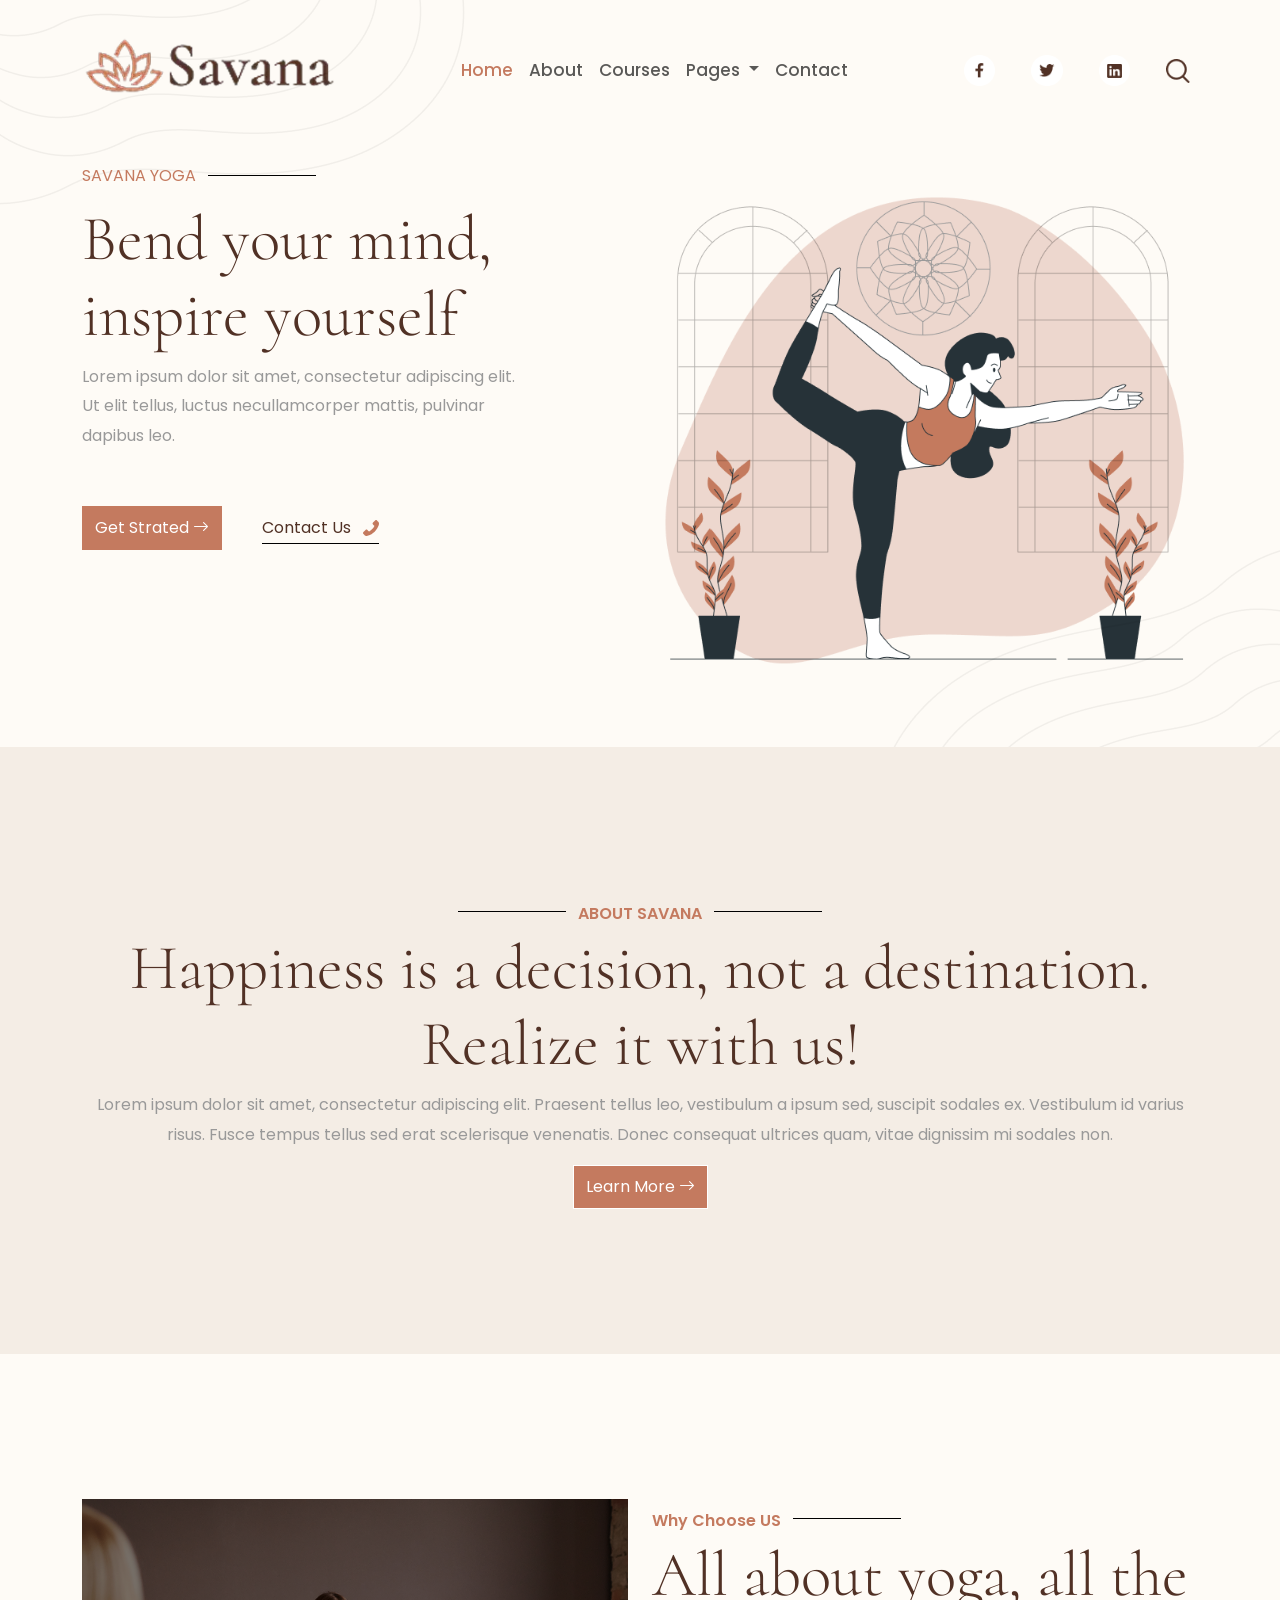
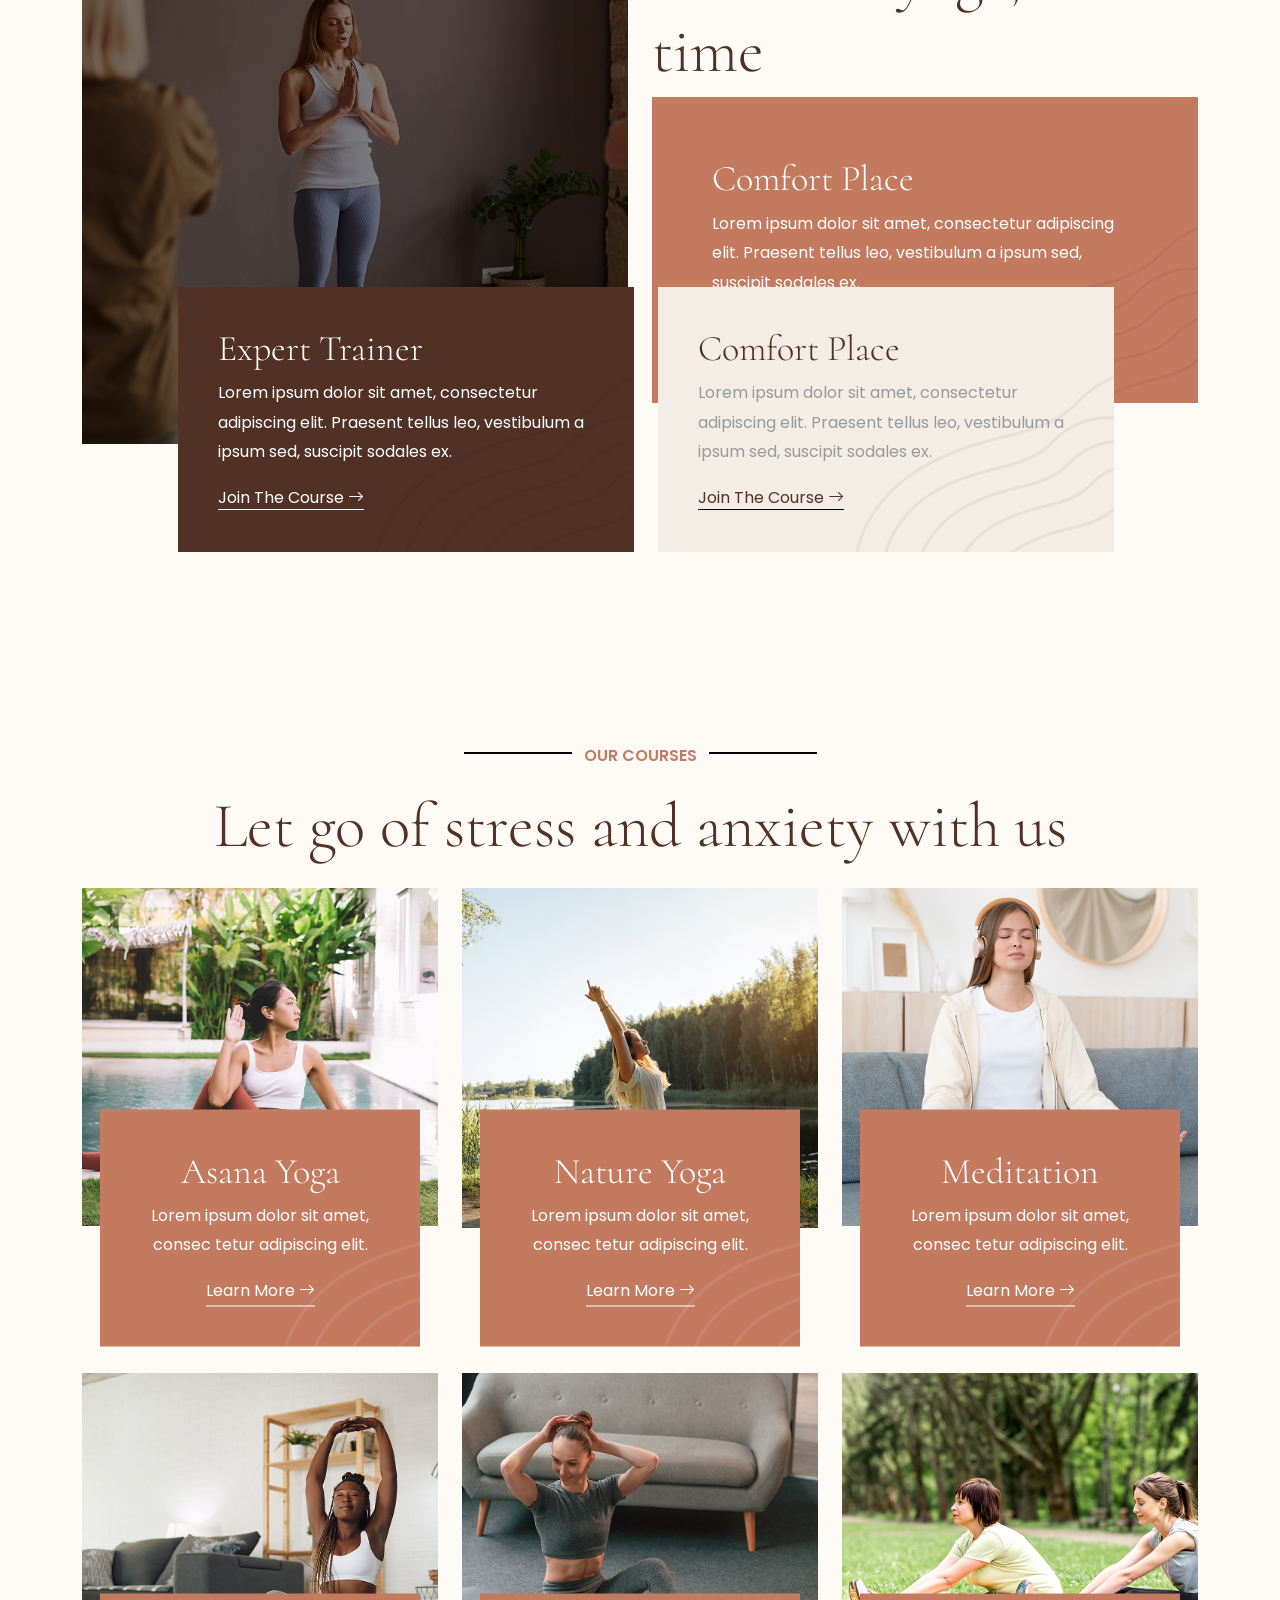
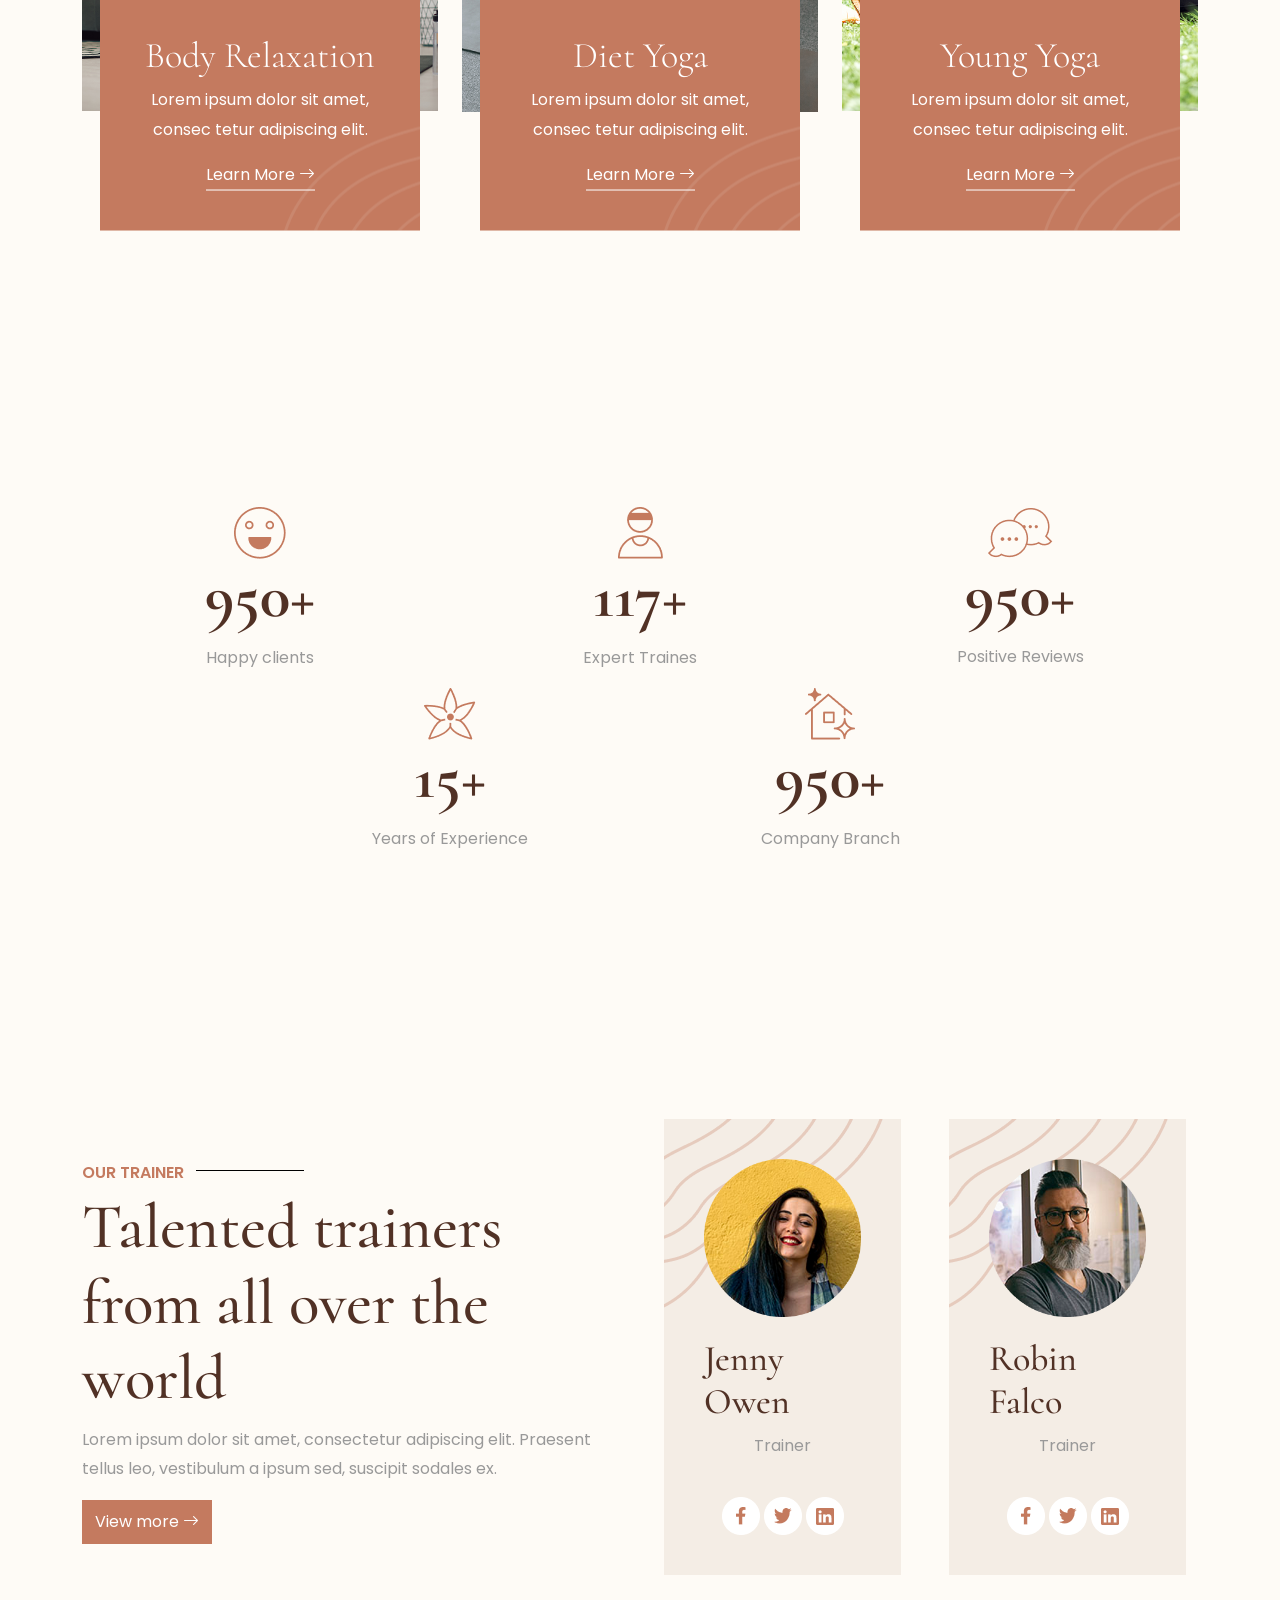
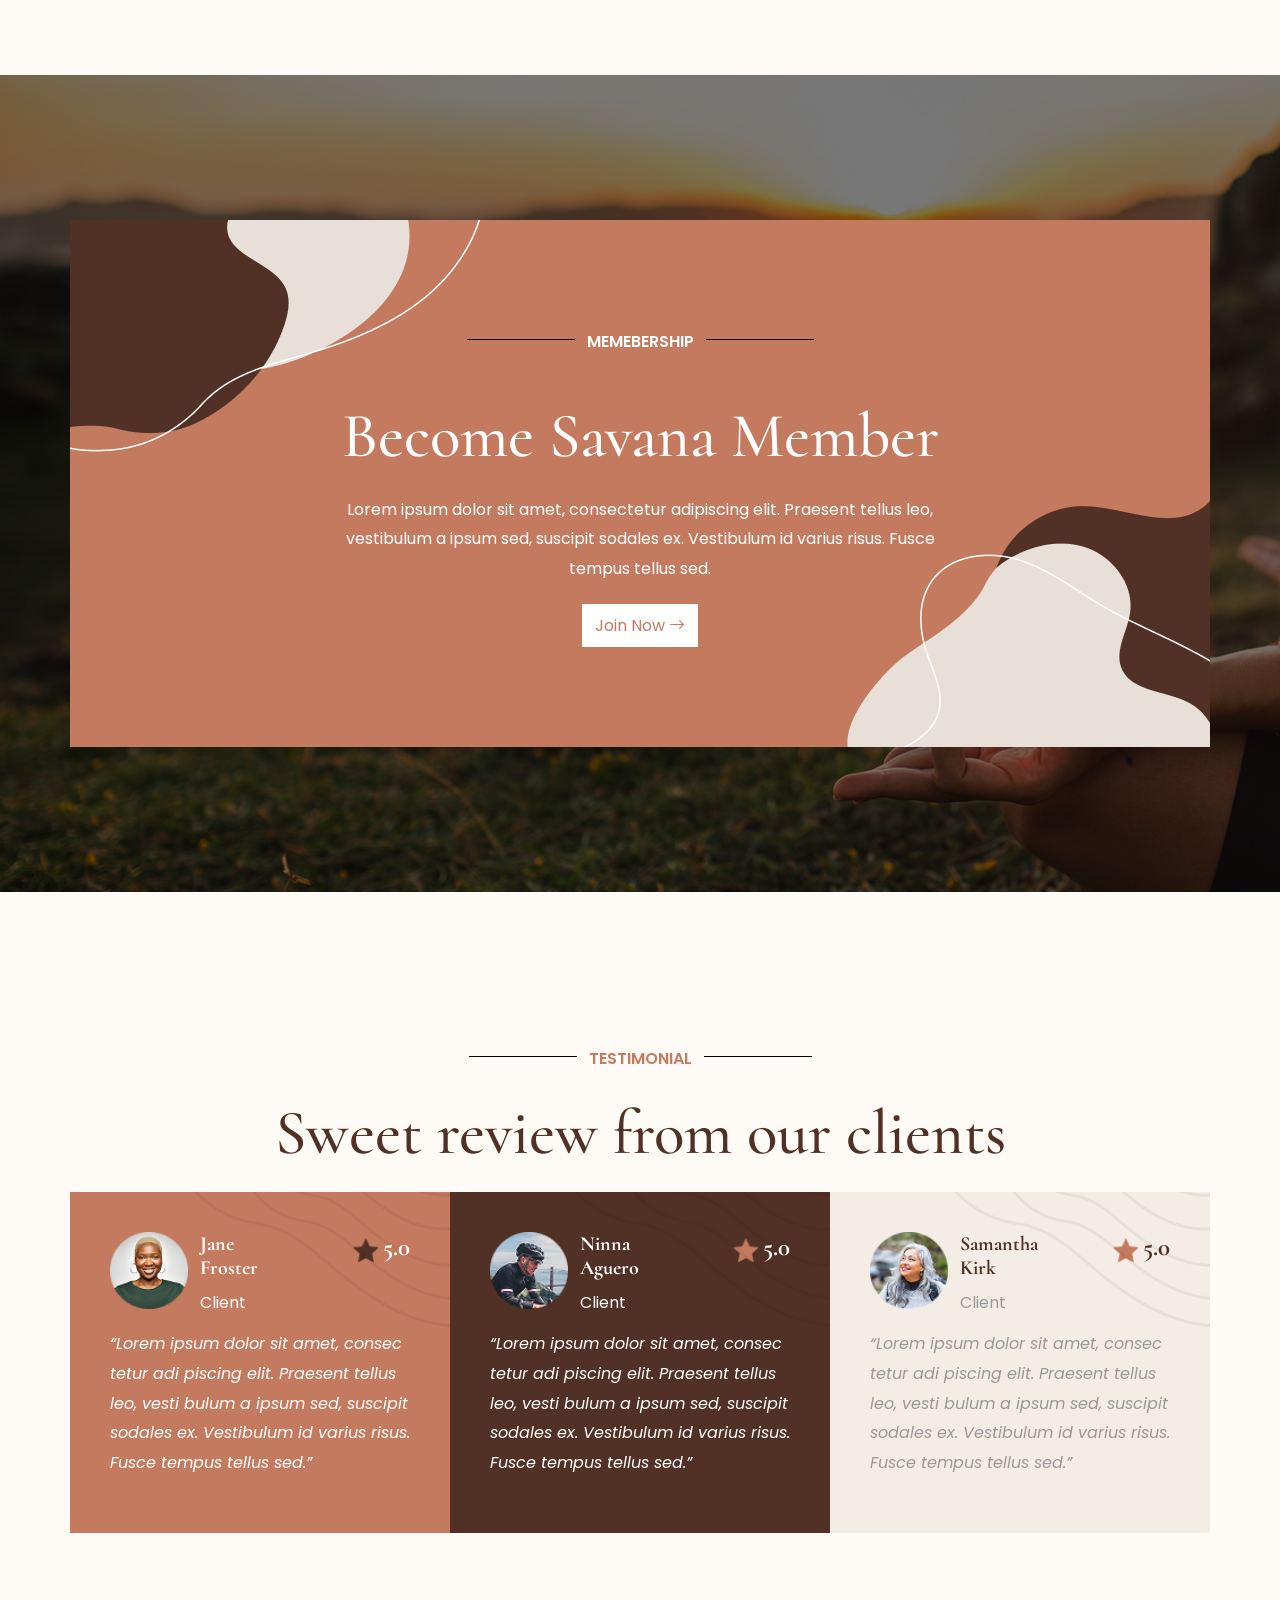
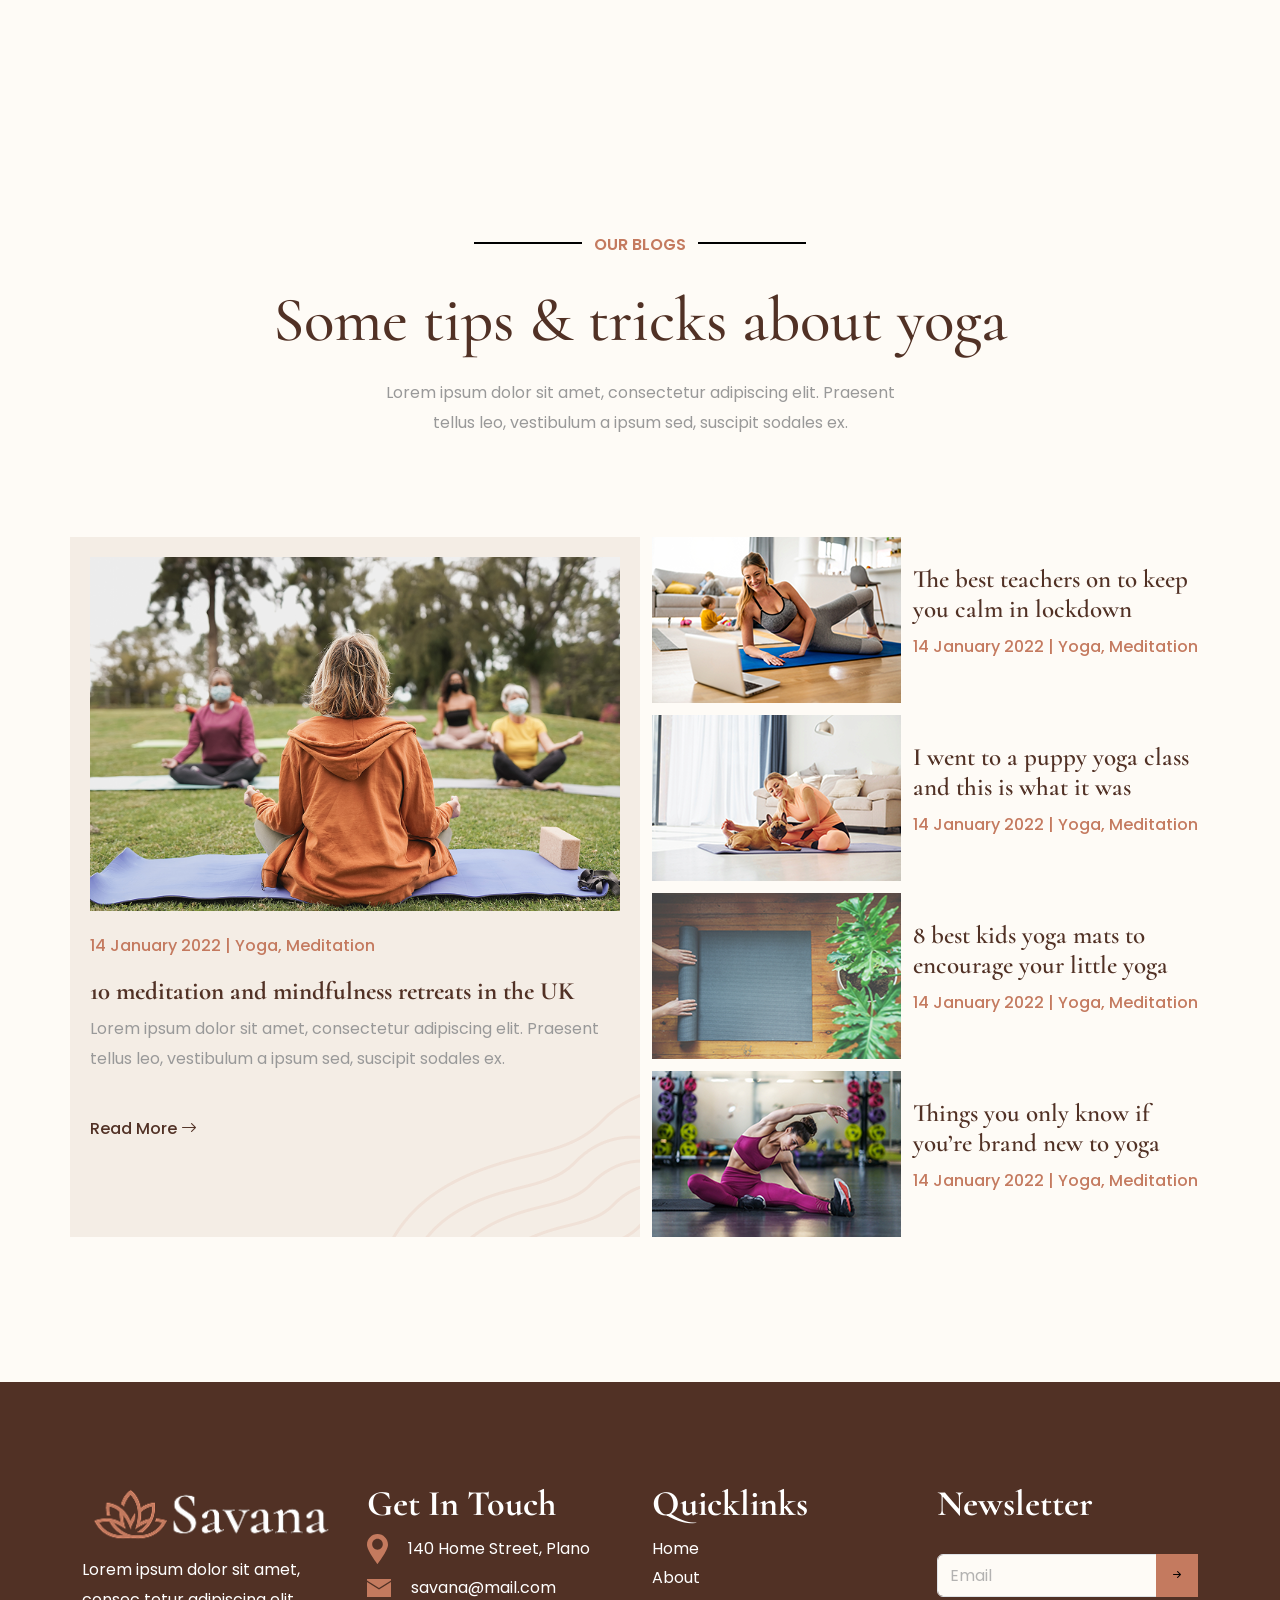
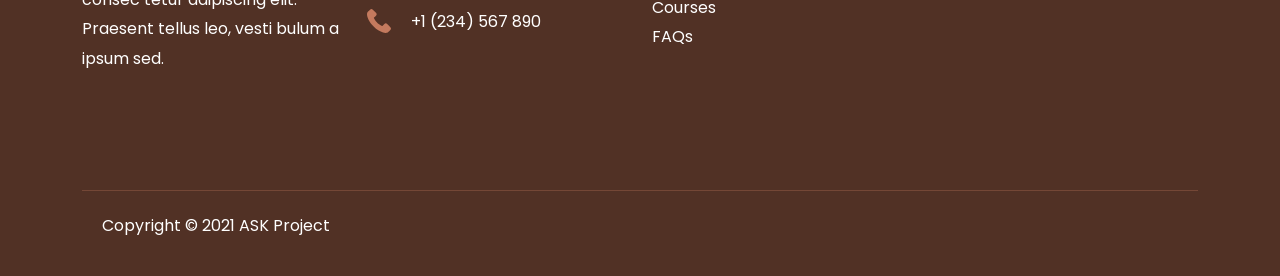
==== commit 25161875: "membership & testimonial" ====
--- a/index.html
+++ b/index.html
@@ -18,10 +18,13 @@
 </head>
 
 <body>
-    <header>
-
+    <header class="position-relative">
+        <img class="img-fluid position-absolute top-0 start-0" src="./assets/images/nav-logo/shapes-bg.png" alt="shapes">
         <nav class="navbar navbar-expand-lg">
-            <div class="container d-flex justify-content-between mt-3 align-items-center text-secondary">
+            <div class="container mt-3">
+                <div class="d-flex justify-content-between align-items-center gap-10 mx-auto">
+
+                
                 <a class="navbar-brand" href="index.html"><img class="img-fluid"
                         src="./assets/images/logo/savana-logo.webp" alt="logo"></a>
 
@@ -93,7 +96,7 @@
                     </li>
                 </ul>
 
-
+                </div>
             </div>
         </nav>
 
@@ -104,7 +107,8 @@
     </header>
 
     <main>
-        <section class="top-banner py-4 ">
+        <section class="top-banner py-4 position-relative">
+            <img class="img-fluid position-absolute bottom-0 end-0" src="./assets/images/banner-img/shapes-bg.png" alt="shapes">
             <div class="container">
                 <div class="row">
                     <div class="col-md-5 ">
@@ -119,10 +123,10 @@
                                     necullamcorper mattis, pulvinar dapibus leo.</p>
                             </div>
                             <div class="d-flex gap-4 my-4 align-items-center">
-                                <a href="#" class="btn btn-accent text-white">Get Strated</a>
+                                <a href="#" class="btn btn-accent text-white">Get Strated <i class="bi bi-arrow-right"></i></a>
                                 <div class="banner-contact link-underline-secondary">
                                     <a href="tel: 903434059"
-                                        class="d-flex gap-1 align-items-center link-underline-secondary text-secondary">Contact
+                                        class="d-flex gap-1 align-items-center link-underline-secondary text-secondary border-bottom border-black">Contact
                                         Us <img class="img-fluid text-secondary" src="./assets/images/logo/phone.svg"
                                             alt="phone"></a>
                                 </div>
@@ -150,8 +154,7 @@
                     <p class="text-para ">Lorem ipsum dolor sit amet, consectetur adipiscing elit. Praesent tellus leo,
                         vestibulum a ipsum sed, suscipit sodales ex. Vestibulum id varius risus. Fusce tempus tellus sed
                         erat scelerisque venenatis. Donec consequat ultrices quam, vitae dignissim mi sodales non.</p>
-                    <a href="#" class="btn btn-accent text-white border-radio">Learn More <i
-                            class="bi bi-arrow-right-short"></i></a>
+                    <a href="#" class="btn btn-accent text-white border-radio border-bottom border-white">Learn More <i class="bi bi-arrow-right"></i></a>
                 </div>
             </div>
         </section>
@@ -175,7 +178,7 @@
                             <h3 class="text-white fw-light cormorant">Comfort Place</h3>
                             <p class="">Lorem ipsum dolor sit amet, consectetur adipiscing elit. Praesent tellus leo,
                                 vestibulum a ipsum sed, suscipit sodales ex.</p>
-                            <a href="#" class=" text-white">Join The Course <i class="bi bi-arrow-right"></i></a>
+                            <a href="#" class=" text-white border-bottom border-white">Join The Course <i class="bi bi-arrow-right"></i></a>
                             <img class="position-absolute end-0 bottom-0" src="./assets/images/why-us/shapes-bg.png"
                                 alt="shapes">
                         </div>
@@ -188,7 +191,7 @@
                             <h3 class="text-white fw-light cormorant">Expert Trainer</h3>
                             <p class="">Lorem ipsum dolor sit amet, consectetur adipiscing elit. Praesent tellus leo,
                                 vestibulum a ipsum sed, suscipit sodales ex.</p>
-                            <a href="#" class=" text-white">Join The Course <i class="bi bi-arrow-right"></i></a>
+                            <a href="#" class=" text-white border-bottom border-white">Join The Course <i class="bi bi-arrow-right"></i></a>
                             <img class="position-absolute end-0 bottom-0" src="./assets/images/why-us/shapes-bg.png"
                                 alt="shapes">
                         </div>
@@ -199,7 +202,7 @@
                             <h3 class=" fw-light cormorant">Comfort Place</h3>
                             <p class="">Lorem ipsum dolor sit amet, consectetur adipiscing elit. Praesent tellus leo,
                                 vestibulum a ipsum sed, suscipit sodales ex.</p>
-                            <a href="#" class="text-secondary">Join The Course <i class="bi bi-arrow-right"></i></a>
+                            <a href="#" class="text-secondary border-bottom border-black">Join The Course <i class="bi bi-arrow-right"></i></a>
                             <img class="position-absolute end-0 bottom-0" src="./assets/images/why-us/shapes-bg.png"
                                 alt="shapes">
                         </div>
@@ -226,7 +229,7 @@
                             <div class="comfort bg-accent position-relative text-white p-4 d-flex flex-column justify-content-center align-items-center" style="width: 20rem;">
                                 <h3 class="text-white fw-light cormorant">Asana Yoga</h3>
                                 <p class="text-center">Lorem ipsum dolor sit amet, consec tetur adipiscing elit.</p>
-                                <a href="#" class=" text-white">Learn More <i class="bi bi-arrow-right"></i></a>
+                                <a href="#" class=" text-white border-bottom border-white">Learn More <i class="bi bi-arrow-right"></i></a>
                                 <img class="position-absolute end-0 bottom-0" src="./assets/images/courses/shapes-bg.png" alt="shapes">
                             </div>
                         </div>
@@ -239,7 +242,7 @@
                             <div class="comfort bg-accent position-relative text-white p-4 d-flex flex-column justify-content-center align-items-center" style="width: 20rem;">
                                 <h3 class="text-white fw-light cormorant">Nature Yoga</h3>
                                 <p class="text-center">Lorem ipsum dolor sit amet, consec tetur adipiscing elit.</p>
-                                <a href="#" class=" text-white">Learn More <i class="bi bi-arrow-right"></i></a>
+                                <a href="#" class=" text-white border-bottom border-white">Learn More <i class="bi bi-arrow-right"></i></a>
                                 <img class="position-absolute end-0 bottom-0" src="./assets/images/courses/shapes-bg.png" alt="shapes">
                             </div>
                         </div>
@@ -252,7 +255,7 @@
                             <div class="comfort bg-accent position-relative text-white p-4 d-flex flex-column justify-content-center align-items-center" style="width: 20rem;">
                                 <h3 class="text-white fw-light cormorant">Meditation</h3>
                                 <p class="text-center">Lorem ipsum dolor sit amet, consec tetur adipiscing elit.</p>
-                                <a href="#" class=" text-white">Learn More <i class="bi bi-arrow-right"></i></a>
+                                <a href="#" class=" text-white border-bottom border-white">Learn More <i class="bi bi-arrow-right"></i></a>
                                 <img class="position-absolute end-0 bottom-0" src="./assets/images/courses/shapes-bg.png" alt="shapes">
                             </div>
                         </div>
@@ -265,7 +268,7 @@
                             <div class="comfort bg-accent position-relative text-white p-4 d-flex flex-column justify-content-center align-items-center" style="width: 20rem;">
                                 <h3 class="text-white fw-light cormorant">Body Relaxation</h3>
                                 <p class="text-center">Lorem ipsum dolor sit amet, consec tetur adipiscing elit.</p>
-                                <a href="#" class=" text-white">Learn More <i class="bi bi-arrow-right"></i></a>
+                                <a href="#" class=" text-white border-bottom border-white">Learn More <i class="bi bi-arrow-right"></i></a>
                                 <img class="position-absolute end-0 bottom-0" src="./assets/images/courses/shapes-bg.png" alt="shapes">
                             </div>
                         </div>
@@ -278,7 +281,7 @@
                             <div class="comfort bg-accent position-relative text-white p-4 d-flex flex-column justify-content-center align-items-center" style="width: 20rem;">
                                 <h3 class="text-white fw-light cormorant">Diet Yoga</h3>
                                 <p class="text-center">Lorem ipsum dolor sit amet, consec tetur adipiscing elit.</p>
-                                <a href="#" class=" text-white">Learn More <i class="bi bi-arrow-right"></i></a>
+                                <a href="#" class=" text-white border-bottom border-white">Learn More <i class="bi bi-arrow-right"></i></a>
                                 <img class="position-absolute end-0 bottom-0" src="./assets/images/courses/shapes-bg.png" alt="shapes">
                             </div>
                         </div>
@@ -291,7 +294,7 @@
                             <div class="comfort bg-accent position-relative text-white p-4 d-flex flex-column justify-content-center align-items-center" style="width: 20rem;">
                                 <h3 class="text-white fw-light cormorant">Young Yoga</h3>
                                 <p class="text-center">Lorem ipsum dolor sit amet, consec tetur adipiscing elit.</p>
-                                <a href="#" class=" text-white">Learn More <i class="bi bi-arrow-right"></i></a>
+                                <a href="#" class=" text-white border-bottom border-white">Learn More <i class="bi bi-arrow-right"></i></a>
                                 <img class="position-absolute end-0 bottom-0" src="./assets/images/courses/shapes-bg.png" alt="shapes">
                             </div>
                         </div>
@@ -302,12 +305,277 @@
             </div>
         </section>
 
-        
+        <section class="overview ">
+            <div class="container">
+                <div class="row mt-7 mb-7">
+                    <div class="col-md-1"></div>
+
+                    <div class="col-md-2 d-flex flex-column justify-content-center align-items-center">
+                        <img class="img-fluid" src="./assets/images/overview/vector-1.png" alt="smile-image">
+                        <h2 class="cormorant">950+</h2>
+                        <p>Happy clients</p>
+                    </div>
+
+                    <div class="col-md-2"></div>
+
+                    <div class="col-md-2 d-flex flex-column justify-content-center align-items-center">
+                        <img class="img-fluid" src="./assets/images/overview/vector-2.png" alt="people-image">
+                        <h2 class="cormorant">117+</h2>
+                        <p>Expert Traines</p>
+                    </div>
+
+                    <div class="col-md-2"></div>
+
+                    <div class="col-md-2 d-flex flex-column justify-content-center align-items-center">
+                        <img class="img-fluid" src="./assets/images/overview/vector-3.png" alt="chate-image">
+                        <h2 class="cormorant">950+</h2>
+                        <p>Positive Reviews</p>
+                    </div>
+
+                    <div class="col-md-1"></div>
+
+                    <div class="col-md-3"></div>
+
+                    <div class="col-md-2 d-flex flex-column justify-content-center align-items-center">
+                        <img class="img-fluid" src="./assets/images/overview/vector-4.png" alt="flower-image">
+                        <h2 class="cormorant">15+</h2>
+                        <p>Years of Experience</p>
+                    </div>
+
+                    <div class="col-md-2"></div>
+
+                    <div class="col-md-2 d-flex flex-column justify-content-center align-items-center">
+                        <img class="img-fluid" src="./assets/images/overview/vector-5.png" alt="House-image">
+                        <h2 class="cormorant">950+</h2>
+                        <p>Company Branch</p>
+                    </div>
+                    
+                    <div class="col-md-3"></div>
+
+                </div>
+            </div>
+        </section>
+
+        <section class="trainer mb-10">
+            <div class="container">
+                <div class="row">
+                    <div class="col-md-6 d-flex flex-column justify-content-center">
+                         <div class="sub-about d-flex align-items-center gap-1">
+                            <h6 class="sub-heading mt-1 text-accent  fw-semibold"> OUR TRAINER </h6>
+                            <div class="line"></div>
+                        </div>
+                        <h2 class="fw-medium cormorant">
+                            Talented trainers from all over the world 
+                        </h2>
+                        <p>Lorem ipsum dolor sit amet, consectetur adipiscing elit. Praesent tellus leo, vestibulum a ipsum sed, suscipit sodales ex. </p>
+                        <div class="b-link">
+                            <a href="#" class="btn btn-accent text-white">View more <i class="bi bi-arrow-right"></i></a>
+                        </div>
+
+                    </div>
+                    <div class="col-md-6 ">
+                        <div class="row d-flex justify-content-around">
+                        <div class="col-md-5 position-relative bg-primary p-4">
+                            <img class="img-fluid position-absolute  top-0 start-0 " src="./assets/images/trainer/shapes-bg.png" alt="Background">
+                            <div class="trainer d-flex flex-column justify-content-center align-items-center">
+                                <img class="img-fluid position-relative mb-3" src="./assets/images/trainer/trainer-1.png" alt="trainer-image">
+                                <h3 class="cormorant fw-medium">Jenny Owen</h3>
+                                <p>Trainer</p>
+                                <div class="social-icon mt-3">
+                                    <img src="./assets/images/trainer/facebook.png" alt="facebook">
+                                    <img src="./assets/images/trainer/twitter.png" alt="twitter">
+                                    <img src="./assets/images/trainer/linkedin.png" alt="linkedin">
+                                </div>
+                            </div>
+                        </div>
+
+                        <div class="col-md-5 position-relative bg-primary p-4">
+                            <img class="img-fluid position-absolute  top-0 start-0 " src="./assets/images/trainer/shapes-bg.png" alt="Background">
+                            <div class="trainer d-flex flex-column justify-content-center align-items-center">
+                                <img class="img-fluid position-relative mb-3" src="./assets/images/trainer/trainer-2.png" alt="trainer-image">
+                                <h3 class="cormorant fw-medium">Robin Falco</h3>
+                                <p>Trainer</p>
+                                <div class="social-icon mt-3">
+                                    <img src="./assets/images/trainer/facebook.png" alt="facebook">
+                                    <img src="./assets/images/trainer/twitter.png" alt="twitter">
+                                    <img src="./assets/images/trainer/linkedin.png" alt="linkedin">
+                                </div>
+                            </div>
+                        </div>
+
+                        </div>
+                    </div>
+                </div>
+            </div>
+        </section>
+
+        <section class="membership py-6 mb-6 ">
+            <div class="container position-relative bg-accent ">
+                <div class="position-absolute top-0 start-0">
+                    <img class="img-fluid" src="./assets/images/membership/shape-top.png" alt="Mask-group">
+                </div>
+                <div class="position-absolute bottom-0 end-0">
+                    <img class="img-fluid" src="./assets/images/membership/shape-bottom.png" alt="Mask-group">
+                </div>
+                <div class="content text-white pt-10 pb-10 position-relative d-flex flex-column justify-content-center align-items-center">
+                    <div class="sub-about d-flex align-items-center gap-1 mb-4">
+                        <div class="line"></div>
+                        <h6 class="sub-heading mt-1 text-white fw-semibold"> MEMEBERSHIP </h6>
+                        <div class="line"></div>
+                    </div>
+                    <h2 class="fw-medium cormorant text-white mb-3">
+                        Become Savana Member 
+                    </h2>
+                    <p class="text-center mx-7 mb-3">Lorem ipsum dolor sit amet, consectetur adipiscing elit. Praesent tellus leo, vestibulum a ipsum sed, suscipit sodales ex. Vestibulum id varius risus. Fusce tempus tellus sed.</p>
+                    <div class="b-link">
+                        <a href="#" class="btn bg-white text-accent">Join Now <i class="bi bi-arrow-right"></i></a>
+                    </div>
+                </div>
+            </div>
+        </section>
+
+        <section class="testimonial mb-8">
+            <div class="container d-flex flex-column justify-content-center align-items-center">
+                <div class="sub-about d-flex align-items-center gap-1 mb-3">
+                    <div class="line"></div>
+                    <h6 class="sub-heading mt-1 text-accent fw-semibold"> TESTIMONIAL </h6>
+                    <div class="line"></div>
+                </div>
+                <h2 class="fw-medium cormorant mb-3">
+                    Sweet review from our clients
+                </h2>
+
+                <div class="row d-flex justify-content-between">
+                    <div class="col-md-4 bg-accent text-white p-4 position-relative">
+                        <img class="img-fluid position-absolute top-0 end-0" src="./assets/images/testimonial/shapes-bg.png" alt="shape">
+                        <div class="review-img d-flex justify-content-between ">
+                            <div class="d-flex gap-1 mb-3">
+                                <img class="img-fluid" src="./assets/images/testimonial/one.png" alt="people-image">
+                                <div class="about-client">
+                                    <h5 class="text-white cormorant">Jane Froster</h5>
+                                    <p>Client</p>
+                                </div>
+                            </div>
+                            <div class="star">
+                                <img class="img-fluid" width="26px" src="./assets/images/testimonial/Star-1.png" alt="star">
+                                <h4 class="cormorant d-inline text-white">5.0</h4>
+                            </div>
+                        </div>
+                        <p class="fst-italic">“Lorem ipsum dolor sit amet, consec tetur adi piscing elit. Praesent tellus leo, vesti bulum a ipsum sed, suscipit sodales ex. Vestibulum id varius risus. Fusce tempus tellus sed.”</p>
+                    </div>
+
+                    <div class="col-md-4 bg-secondary text-white p-4 position-relative">
+                        <img class="img-fluid position-absolute top-0 end-0" src="./assets/images/testimonial/shapes-bg.png" alt="shape">
+                        <div class="review-img d-flex justify-content-between ">
+                            <div class="d-flex gap-1 mb-3">
+                                <img class="img-fluid" src="./assets/images/testimonial/two.png" alt="people-image">
+                                <div class="about-client">
+                                    <h5 class="text-white cormorant">Ninna Aguero</h5>
+                                    <p>Client</p>
+                                </div>
+                            </div>
+                            <div class="star">
+                                <img class="img-fluid" width="26px" src="./assets/images/testimonial/Star-2.png" alt="star">
+                                <h4 class="cormorant d-inline text-white">5.0</h4>
+                            </div>
+                        </div>
+                        <p class="fst-italic">“Lorem ipsum dolor sit amet, consec tetur adi piscing elit. Praesent tellus leo, vesti bulum a ipsum sed, suscipit sodales ex. Vestibulum id varius risus. Fusce tempus tellus sed.”</p>
+                    </div>
+
+                    <div class="col-md-4 bg-primary  p-4 position-relative">
+                        <img class="img-fluid position-absolute top-0 end-0" src="./assets/images/testimonial/shapes-bg.png" alt="shape">
+                        <div class="review-img d-flex justify-content-between ">
+                            <div class="d-flex gap-1 mb-3">
+                                <img class="img-fluid" src="./assets/images/testimonial/three.png" alt="people-image">
+                                <div class="about-client">
+                                    <h5 class="cormorant">Samantha Kirk</h5>
+                                    <p>Client</p>
+                                </div>
+                            </div>
+                            <div class="star">
+                                <img class="img-fluid" width="26px" src="./assets/images/testimonial/Star-3.png" alt="star">
+                                <h4 class="cormorant d-inline ">5.0</h4>
+                            </div>
+                        </div>
+                        <p class="fst-italic">“Lorem ipsum dolor sit amet, consec tetur adi piscing elit. Praesent tellus leo, vesti bulum a ipsum sed, suscipit sodales ex. Vestibulum id varius risus. Fusce tempus tellus sed.”</p>
+                    </div>
+
+
+                </div>
+            </div>
+
+        </section>
+
+        <section class="blog mb-6">
+            <div class="container d-flex flex-column justify-content-center align-items-center">
+                <div class="sub-about d-flex align-items-center gap-1 mb-3">
+                    <div class="line"></div>
+                    <h6 class="sub-heading mt-1 text-accent fw-semibold"> OUR BLOGS </h6>
+                    <div class="line"></div>
+                </div>
+                <h2 class="fw-medium cormorant mb-3">
+                    Some tips & tricks about yoga
+                </h2>
+                <p class="text-center mx-8 mb-10">Lorem ipsum dolor sit amet, consectetur adipiscing elit. Praesent tellus leo, vestibulum a ipsum sed, suscipit sodales ex. </p>
+
+                <div class="row">
+                    <div class="col-md-6 bg-primary p-3 position-relative">
+                        <img class="img-fluid mb-3" src="./assets/images/blogs/right.png" alt="leady-yoga">
+                        <p class="text-accent fw-medium">14 January 2022   |  Yoga, Meditation</p>
+                        <h4 class="cormorant ">10 meditation and mindfulness retreats in the UK</h4>
+                        <p class="mb-4">Lorem ipsum dolor sit amet, consectetur adipiscing elit. Praesent tellus leo, vestibulum a ipsum sed, suscipit sodales ex. </p>
+                        <a href="#" class=" text-secondary fw-medium">Read More <i class="bi bi-arrow-right "></i></a>
+                        <img class="position-absolute bottom-0 end-0" src="./assets/images/blogs/shapes-bg.png" alt="shape">
+                    </div>
+
+                    <div class="col-md-6">
+                        <div class="yoga-cd mb-1 d-flex gap-1 justify-content-center align-items-center">
+                            <img class="img-fluid" src="./assets/images/blogs/left-1.png" alt="yoga-image">
+                            <div class="content-yoga">
+                                <h4 class="cormorant fw-semibold">The best teachers on to keep you calm in lockdown</h4>
+                                <p class="text-accent fw-medium">14 January 2022   |  Yoga, Meditation</p>
+
+                            </div>
+                        </div>
+                        
+                        <div class="yoga-cd mb-1 d-flex gap-1 justify-content-center align-items-center">
+                            <img class="img-fluid" src="./assets/images/blogs/left-2.png" alt="yoga-image">
+                            <div class="content-yoga">
+                                <h4 class="cormorant fw-semibold">I went to a puppy yoga class and this is what it was</h4>
+                                <p class="text-accent fw-medium">14 January 2022   |  Yoga, Meditation</p>
+
+                            </div>
+                        </div>
+
+                        <div class="yoga-cd mb-1 d-flex gap-1 justify-content-center align-items-center">
+                            <img class="img-fluid" src="./assets/images/blogs/left-3.png" alt="yoga-image">
+                            <div class="content-yoga">
+                                <h4 class="cormorant fw-semibold">8 best kids yoga mats to encourage your little yoga</h4>
+                                <p class="text-accent fw-medium">14 January 2022   |  Yoga, Meditation</p>
+
+                            </div>
+                        </div>
+
+                        <div class="yoga-cd d-flex gap-1 justify-content-center align-items-center">
+                            <img class="img-fluid" src="./assets/images/blogs/left-4.png" alt="yoga-image">
+                            <div class="content-yoga">
+                                <h4 class="cormorant fw-semibold">Things you only know if you’re brand new to yoga</h4>
+                                <p class="text-accent fw-medium">14 January 2022   |  Yoga, Meditation</p>
+
+                            </div>
+                        </div>
+
+                    </div>
+                </div>
+            </div>
+
+
+        </section>
     </main>
 
-    <footer class="bg-secondary">
-        <div class="container text-white">
-            <div class="footer-top p-3">
+    <footer class="bg-secondary mt-10">
+        <div class="container  text-white">
+            <div class="footer-top py-10">
                 <div class="row">
                     <div class="col-lg-3">
                         <div class="foot-about">
@@ -321,7 +589,7 @@
                     <div class="col-lg-3">
                         <div class="d-flex">
                             <div class="touch foot-links">
-                                <h3 class="text-white">Get In Touch</h3>
+                                <h3 class="text-white cormorant">Get In Touch</h3>
                                 <a href="#" class="icon-link icon-link-hover text-white"><img
                                         src="./assets/images/footer-img/location.svg" alt="">140 Home Street, Plano</a>
                                 <a href="mailto" class="icon-link icon-link-hover text-white"><img
@@ -333,7 +601,7 @@
                     </div>
                     <div class="col-lg-3">
                         <div class="quicklinks foot-links">
-                            <h3 class="text-white">Quicklinks</h3>
+                            <h3 class="text-white cormorant">Quicklinks</h3>
                             <ul class="list-unstyled d-flex flex-column">
                                 <li><a class="text-white active" href="index.html">Home</a></li>
                                 <li><a class="text-white" href="index.html">About</a></li>
@@ -345,7 +613,7 @@
                     <div class="col-lg-3">
                         <div class="d-flex">
                             <div class="newsletter d-flex flex-column gap-3">
-                                <h3 class="text-white">Newsletter</h3>
+                                <h3 class="text-white cormorant">Newsletter</h3>
                                 <div class="input-group mb-3">
                                     <input type="text" class="form-control" placeholder="Email" aria-label="Email"
                                         aria-describedby="button-addon2">
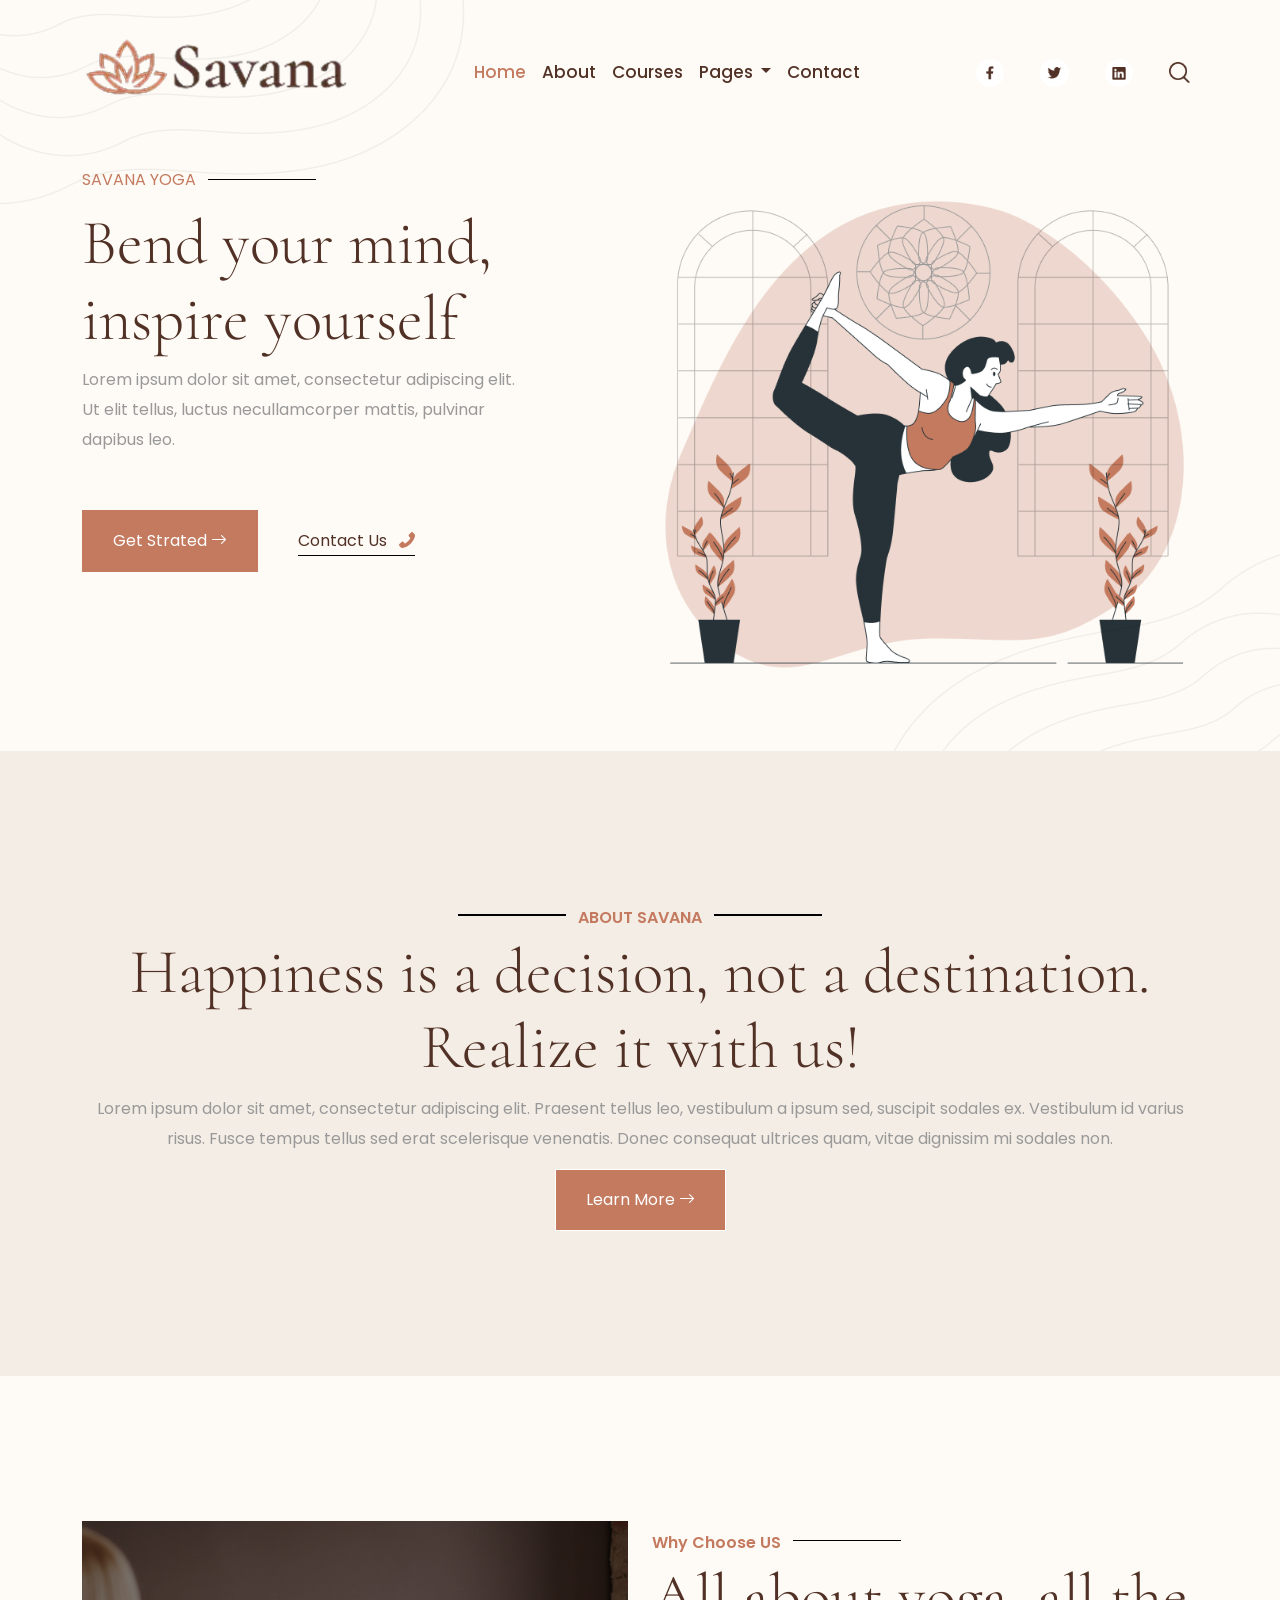
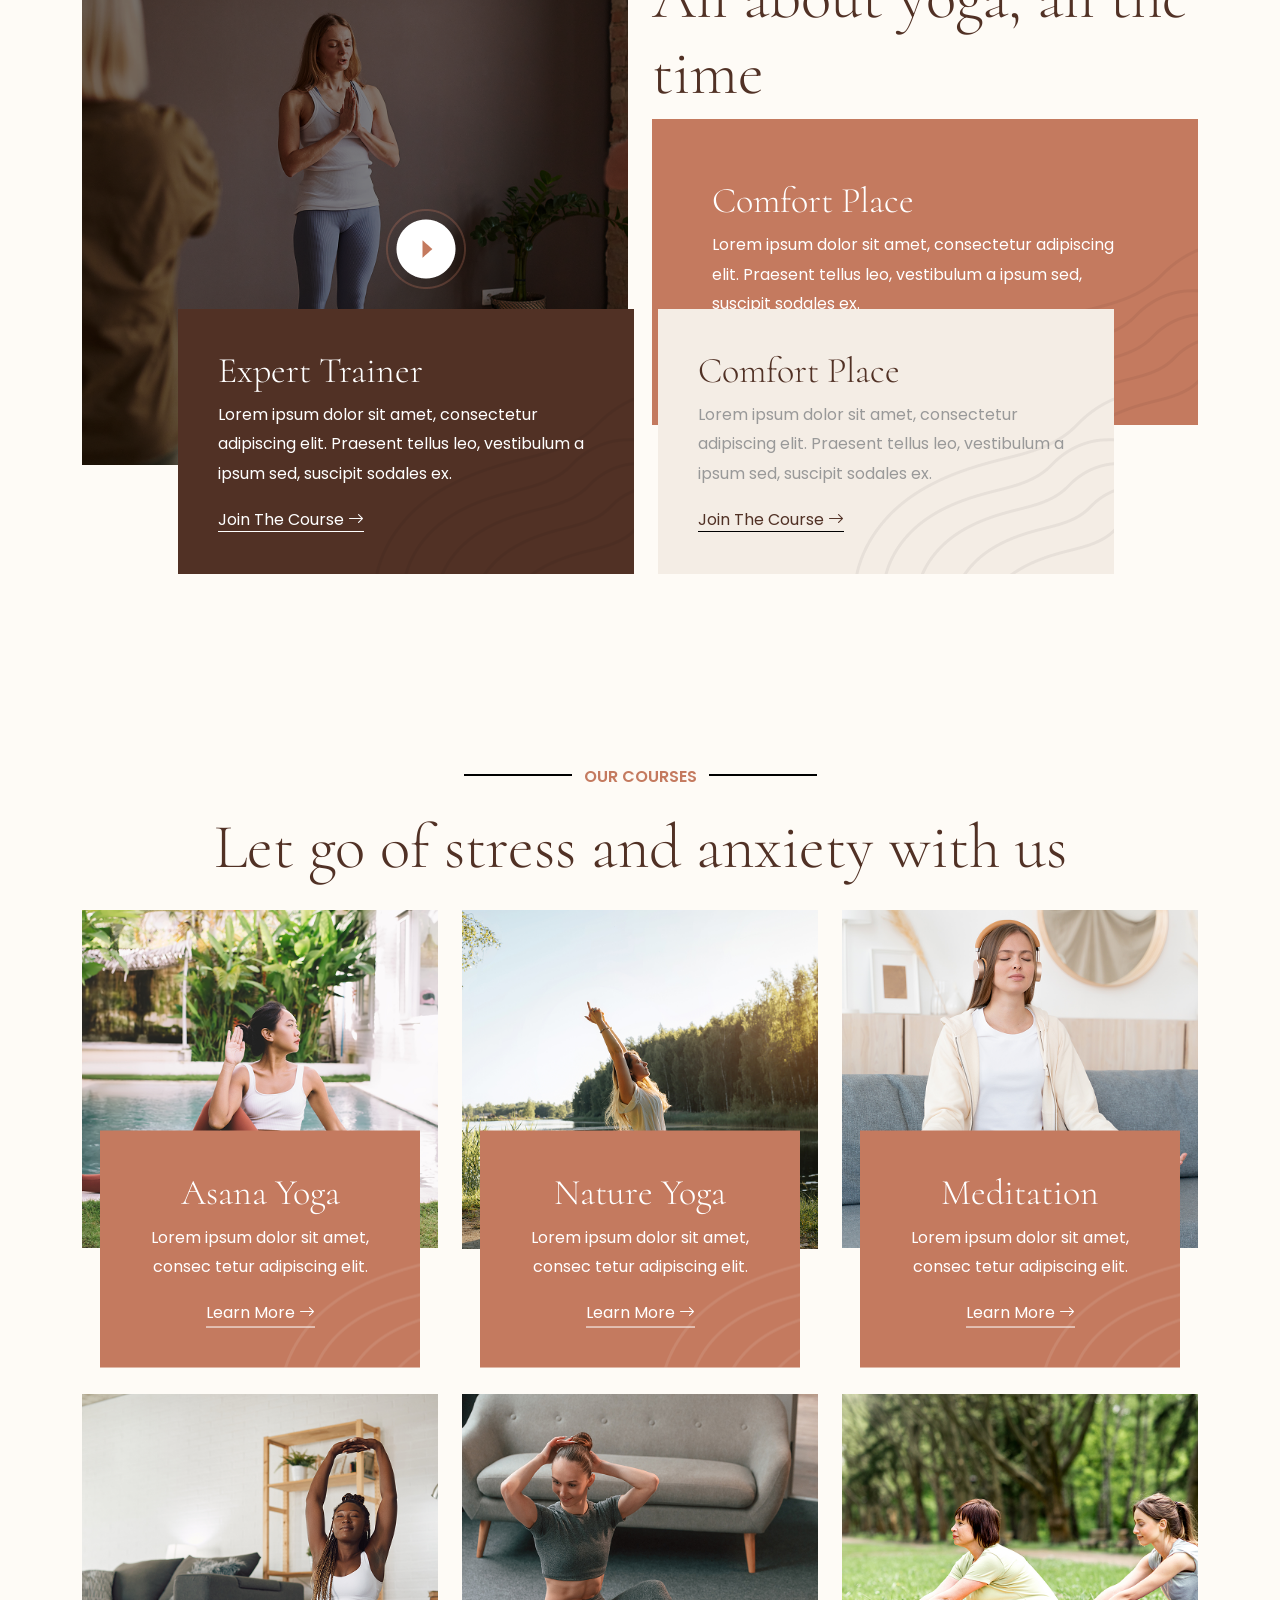
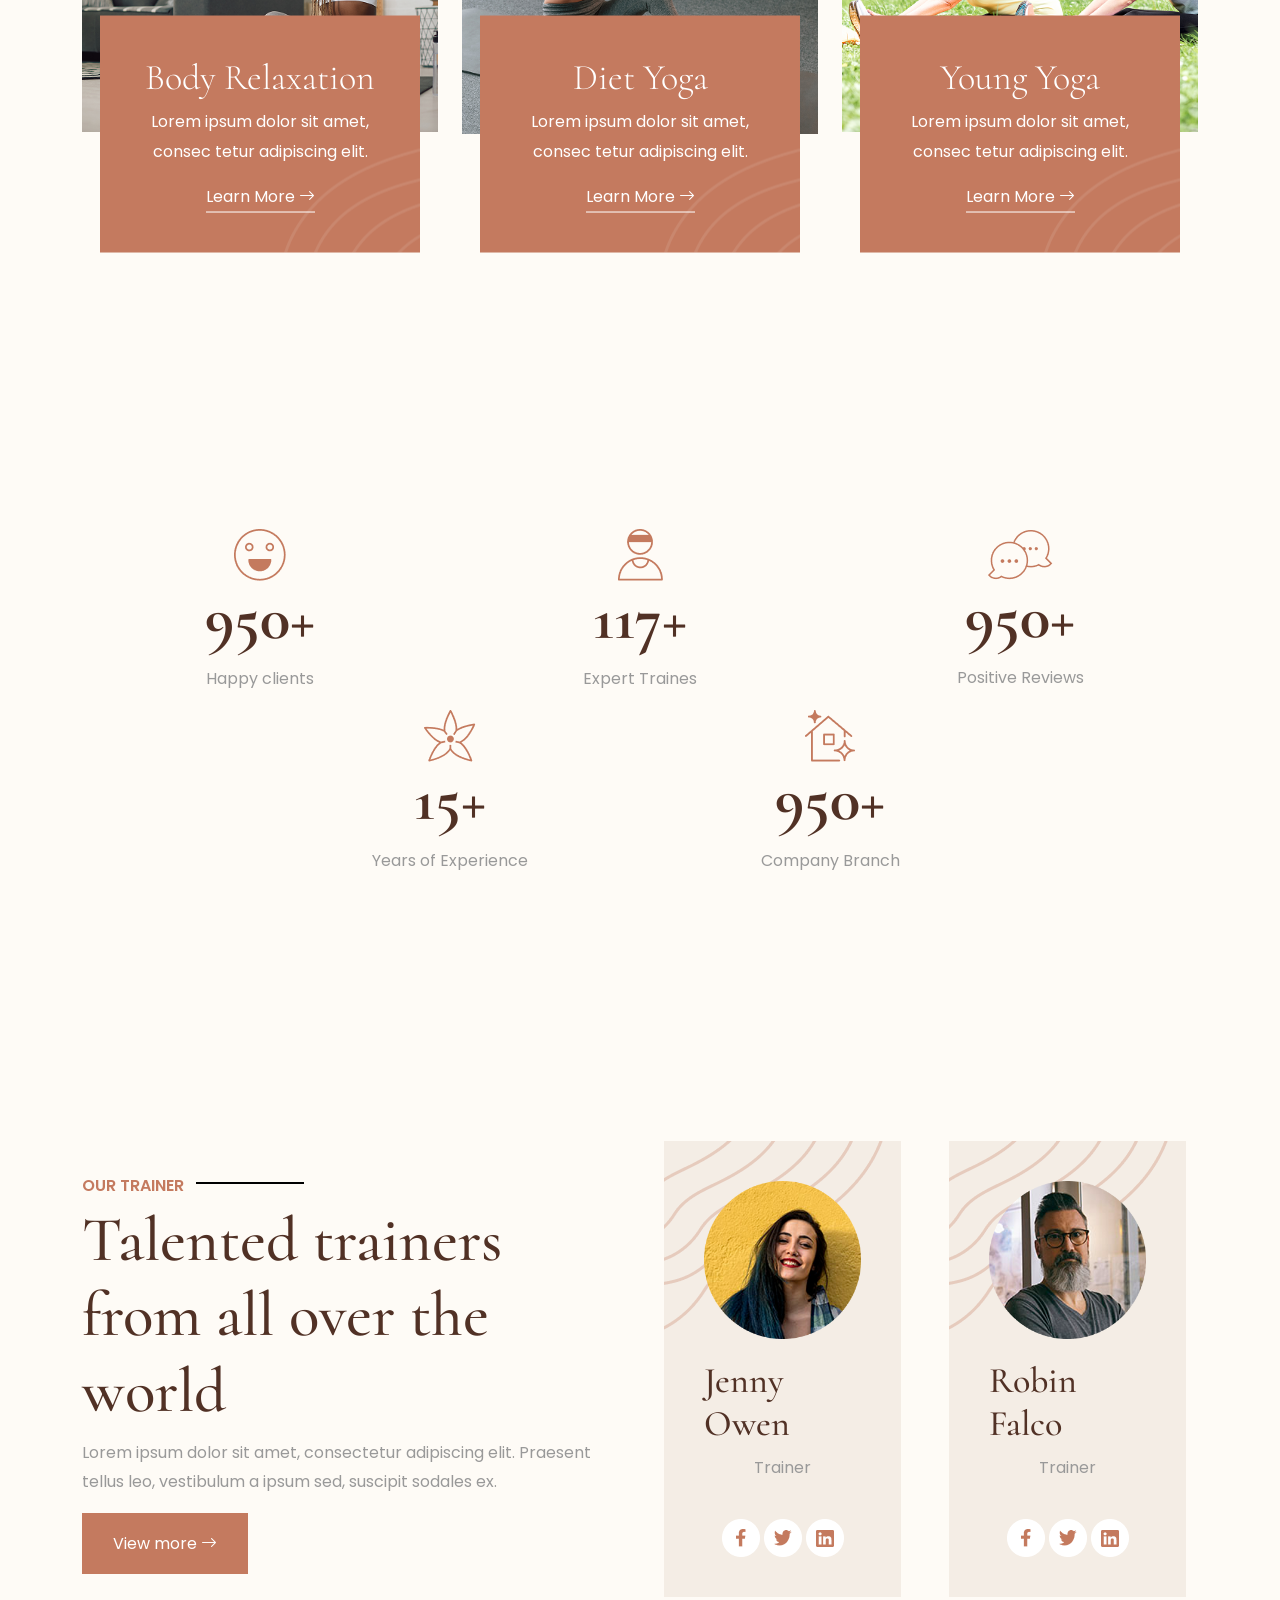
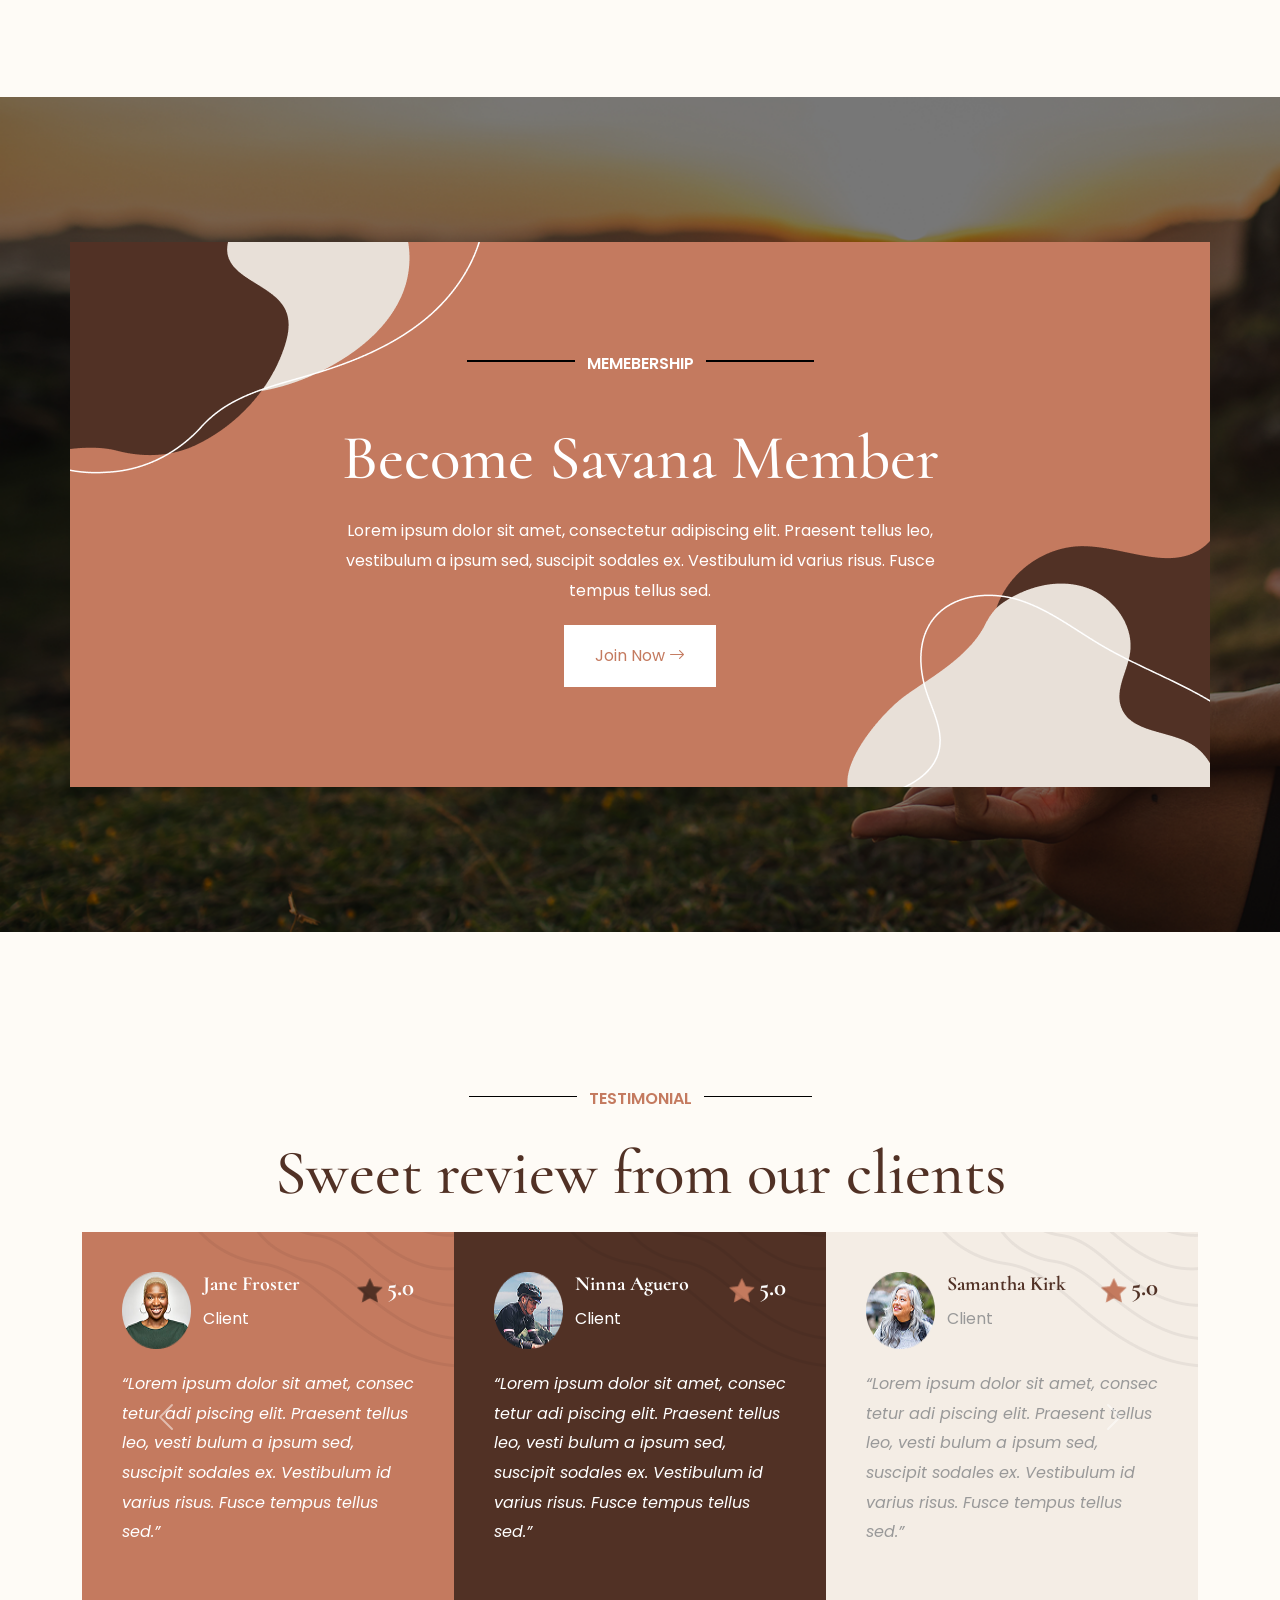
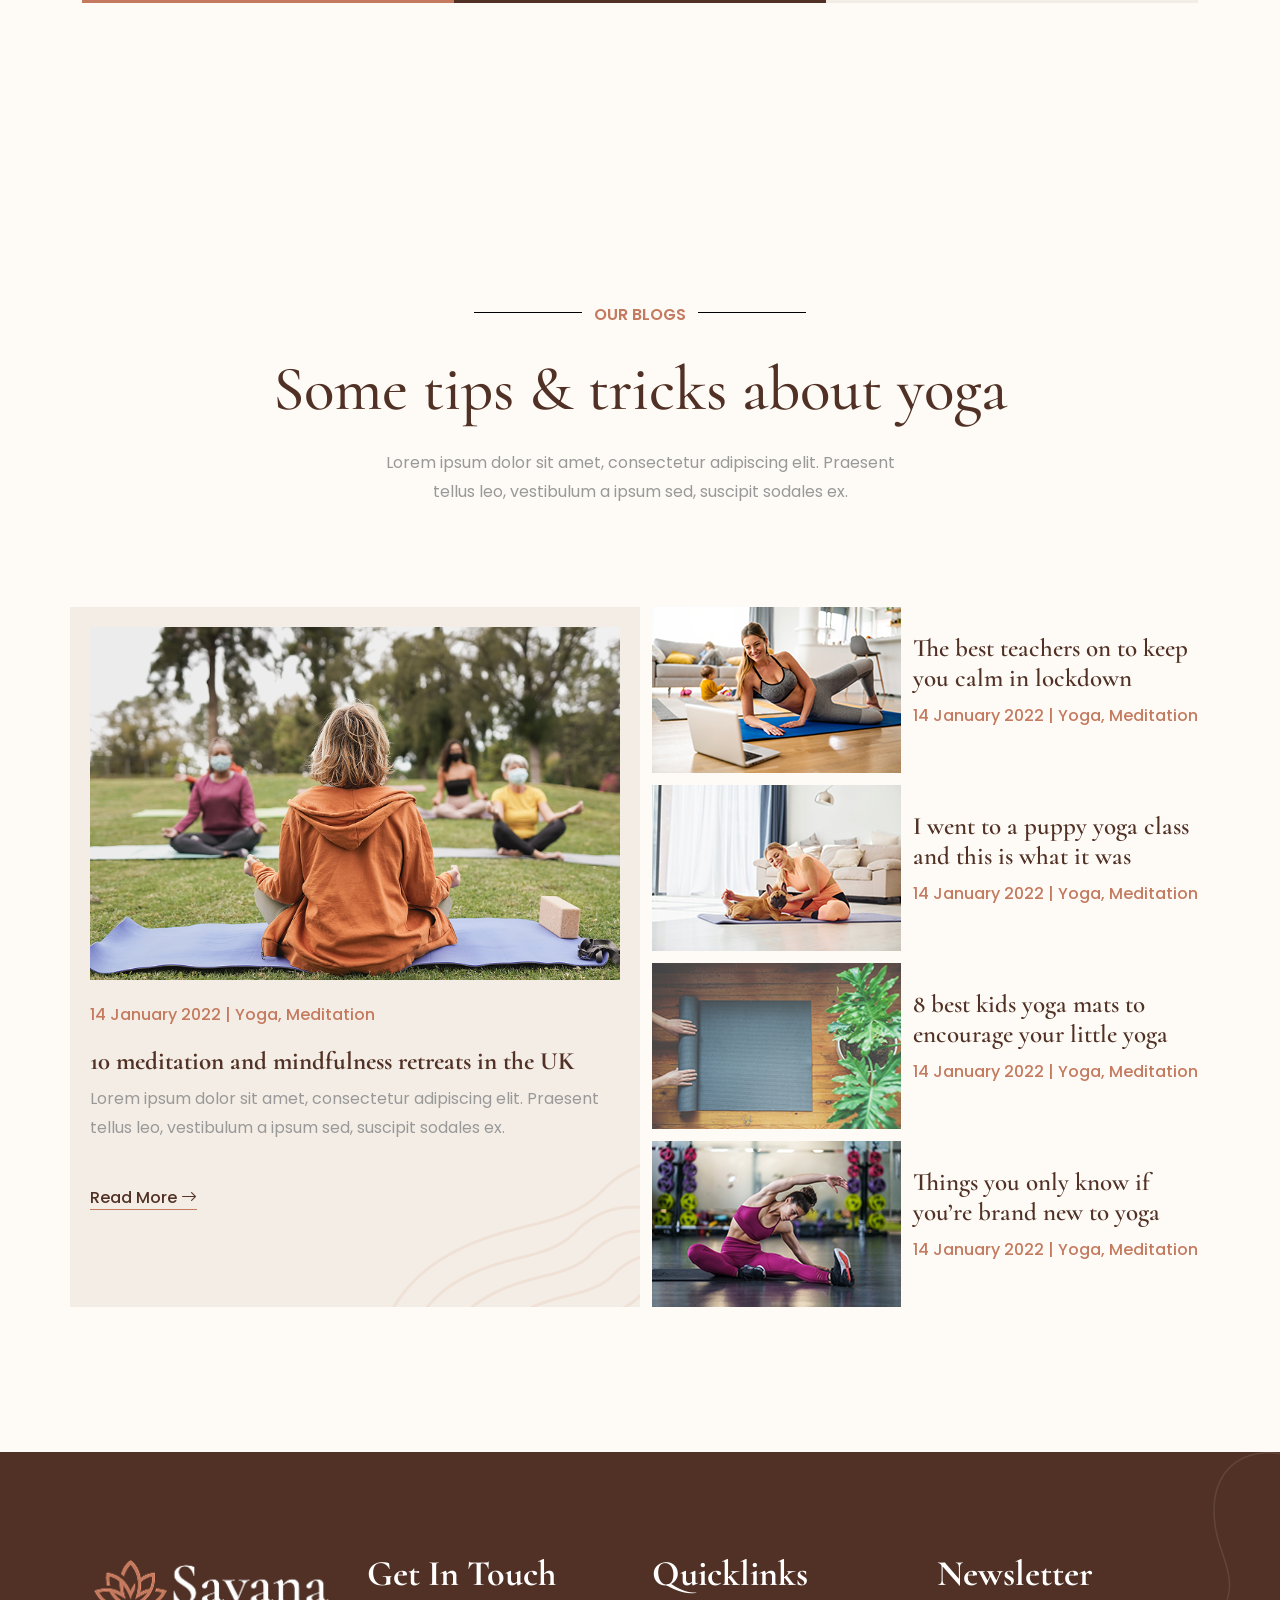
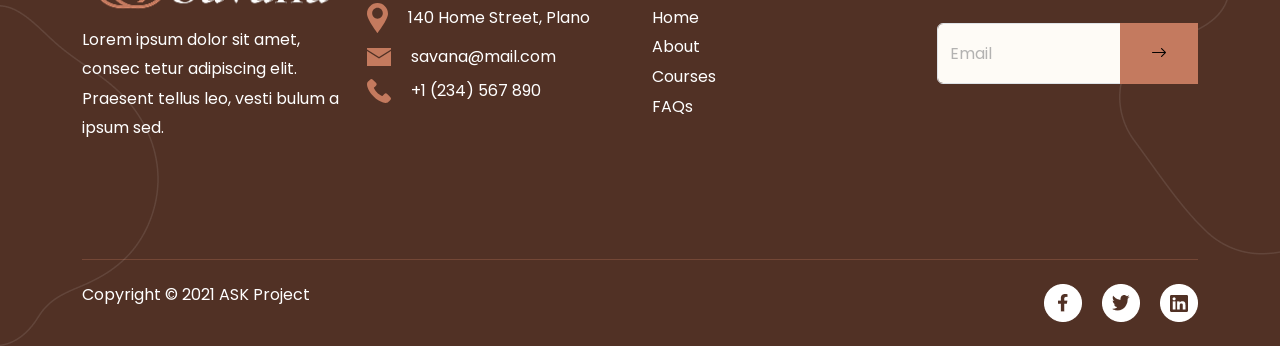
==== commit 3d969adb: "about & contact page" ====
--- a/index.html
+++ b/index.html
@@ -20,6 +20,7 @@
 <body>
     <header class="position-relative">
         <img class="img-fluid position-absolute top-0 start-0" src="./assets/images/nav-logo/shapes-bg.png" alt="shapes">
+ 
         <nav class="navbar navbar-expand-lg">
             <div class="container mt-3">
                 <div class="d-flex justify-content-between align-items-center gap-10 mx-auto">
@@ -33,13 +34,13 @@
                     <span class="navbar-toggler-icon"></span>
                 </button>
 
-                <div class="collapse navbar-collapse" id="navbarScroll">
+                <div class="collapse navbar-collapse gap-10" id="navbarScroll">
                     <ul class="navbar-nav my-lg-0 navbar-nav-scroll" style="--bs-scroll-height: 100px;">
+                        <li class="nav-item active">
+                            <a class="nav-link active" aria-current="page" href="index.html">Home</a>
+                        </li>
                         <li class="nav-item">
-                            <a class="nav-link active" aria-current="page" href="index.html">Home</a>
-                        </li>
-                        <li class="nav-item">
-                            <a class="nav-link" href="#">About</a>
+                            <a class="nav-link" href="about.html">About</a>
                         </li>
                         <li class="nav-item">
                             <a class="nav-link" href="#">Courses</a>
@@ -59,50 +60,48 @@
                             </ul>
                         </li>
                         <li class="nav-item">
-                            <a class="nav-link" href="#">Contact</a>
+                            <a class="nav-link" href="contact.html">Contact</a>
                         </li>
                     </ul>
-                </div>
-
-                <ul class="navbar-nav d-flex flex-row gap-3 ">
-                    <li class="nav-item">
-                        <a class="nav-link" href="#"><img class="img-fluid" src="./assets/images/nav-logo/facebook.png"
-                                alt="facebook"></a>
-                    </li>
-                    <li class="nav-item">
-                        <a class="nav-link" href="#"><img class="img-fluid" src="./assets/images/nav-logo/twitter.png"
-                                alt="twitter"></a>
-                    </li>
-                    <li class="nav-item">
-                        <a class="nav-link" href="#"><img class="img-fluid" src="./assets/images/nav-logo/linkedin.png"
-                                alt="linkedin"></a>
-                    </li>
-                    <li class="nav-item">
-                        <a class="nav-link" href="#" data-bs-toggle="collapse" role="button"
-                            data-bs-target="#collapseWidthExample" aria-expanded="false"
-                            aria-controls="collapseWidthExample"><img class="img-fluid"
-                                src="./assets/images/nav-logo/search.png" alt="search"></a>
-                        <div class="position-absolute end-0 top-0 h-100" style="min-height: 120px">
-                            <div class="collapse collapse-horizontal" id="collapseWidthExample">
-                                <div class="card card-body" style="width: 300px">
-                                    <form class="d-flex" role="search">
-                                        <input class="form-control me-2" type="search" placeholder="Search"
-                                            aria-label="Search" />
-                                        <button class="btn btn-outline-success" type="submit">Search</button>
-                                    </form>
-                                </div>
-                            </div>
-                        </div>
-                    </li>
-                </ul>
+
+                    <ul class="navbar-nav d-flex flex-row gap-3 ">
+                        <li class="nav-item">
+                            <a class="nav-link" href="#"><img class="img-fluid" src="./assets/images/nav-logo/facebook.png"
+                                    alt="facebook"></a>
+                        </li>
+                        <li class="nav-item">
+                            <a class="nav-link" href="#"><img class="img-fluid" src="./assets/images/nav-logo/twitter.png"
+                                    alt="twitter"></a>
+                        </li>
+                        <li class="nav-item">
+                            <a class="nav-link" href="#"><img class="img-fluid" src="./assets/images/nav-logo/linkedin.png"
+                                    alt="linkedin"></a>
+                        </li>
+                        <li class="nav-item">
+                            <a class="nav-link" href="#" data-bs-toggle="collapse" role="button"
+                                data-bs-target="#collapseWidthExample" aria-expanded="false"
+                                aria-controls="collapseWidthExample"><img class="img-fluid"
+                                    src="./assets/images/nav-logo/search.png" alt="search"></a>
+                            <div class="position-absolute end-0 top-0 h-100" style="min-height: 120px">
+                                <div class="collapse collapse-horizontal" id="collapseWidthExample">
+                                    <div class="card card-body" style="width: 300px">
+                                        <form class="d-flex" role="search">
+                                            <input class="form-control me-2" type="search" placeholder="Search"
+                                                aria-label="Search" />
+                                            <button class="btn btn-outline-success" type="submit">Search</button>
+                                        </form>
+                                    </div>
+                                </div>
+                            </div>
+                        </li>
+                    </ul>
+                </div>
+
+
 
                 </div>
             </div>
         </nav>
-
-
-
-
 
     </header>
 
@@ -163,7 +162,29 @@
             <div class="container position-relative">
                 <div class="row ">
                     <div class="col-md-6">
-                        <img class="img-fluid" src="./assets/images/why-us/placeholder.png" alt="yoga-image">
+                        <div class="position-relative">
+                            <img class="img-fluid" src="./assets/images/why-us/placeholder.png" alt="yoga-image">
+                            <!-- Button trigger modal -->
+                                <button type="button" class="btn position-absolute top-50 start-50" data-bs-toggle="modal" data-bs-target="#staticBackdrop"><img class="img-fluid" src="./assets/images/why-us/play-button.png" alt="play-button">
+                                </button>
+
+                                <!-- Modal -->
+                                <div class="modal fade " id="staticBackdrop" data-bs-backdrop="static" data-bs-keyboard="false" tabindex="-1" aria-labelledby="staticBackdropLabel" aria-hidden="true">
+                                <div class="modal-dialog ">
+                                    <div class="modal-content">
+
+                                    <div class="modal-body position-relative p-0">
+                                        <button type="button" class="btn-close position-absolute z-3 start-100 top-0 translate-middle bg-light rounded-circle" data-bs-dismiss="modal"
+                                            aria-label="Close"></button>
+                                        <iframe class="w-100 d-block"  width="560" height="315" src="https://www.youtube.com/embed/LCyP3F7gRC4?si=LNOwDb1QECh6KYZi" title="YouTube video player" frameborder="0" allow="accelerometer; autoplay; clipboard-write; encrypted-media; gyroscope; picture-in-picture; web-share" referrerpolicy="strict-origin-when-cross-origin" allowfullscreen></iframe>
+                                    </div>
+
+                                    </div>
+                                </div>
+                                </div>
+                        </div>
+
+                        
                     </div>
 
                     <div class="col-md-6">
@@ -445,68 +466,80 @@
                     Sweet review from our clients
                 </h2>
 
-                <div class="row d-flex justify-content-between">
-                    <div class="col-md-4 bg-accent text-white p-4 position-relative">
-                        <img class="img-fluid position-absolute top-0 end-0" src="./assets/images/testimonial/shapes-bg.png" alt="shape">
-                        <div class="review-img d-flex justify-content-between ">
-                            <div class="d-flex gap-1 mb-3">
-                                <img class="img-fluid" src="./assets/images/testimonial/one.png" alt="people-image">
-                                <div class="about-client">
-                                    <h5 class="text-white cormorant">Jane Froster</h5>
-                                    <p>Client</p>
-                                </div>
-                            </div>
-                            <div class="star">
-                                <img class="img-fluid" width="26px" src="./assets/images/testimonial/Star-1.png" alt="star">
-                                <h4 class="cormorant d-inline text-white">5.0</h4>
-                            </div>
-                        </div>
-                        <p class="fst-italic">“Lorem ipsum dolor sit amet, consec tetur adi piscing elit. Praesent tellus leo, vesti bulum a ipsum sed, suscipit sodales ex. Vestibulum id varius risus. Fusce tempus tellus sed.”</p>
-                    </div>
-
-                    <div class="col-md-4 bg-secondary text-white p-4 position-relative">
-                        <img class="img-fluid position-absolute top-0 end-0" src="./assets/images/testimonial/shapes-bg.png" alt="shape">
-                        <div class="review-img d-flex justify-content-between ">
-                            <div class="d-flex gap-1 mb-3">
-                                <img class="img-fluid" src="./assets/images/testimonial/two.png" alt="people-image">
-                                <div class="about-client">
-                                    <h5 class="text-white cormorant">Ninna Aguero</h5>
-                                    <p>Client</p>
-                                </div>
-                            </div>
-                            <div class="star">
-                                <img class="img-fluid" width="26px" src="./assets/images/testimonial/Star-2.png" alt="star">
-                                <h4 class="cormorant d-inline text-white">5.0</h4>
-                            </div>
-                        </div>
-                        <p class="fst-italic">“Lorem ipsum dolor sit amet, consec tetur adi piscing elit. Praesent tellus leo, vesti bulum a ipsum sed, suscipit sodales ex. Vestibulum id varius risus. Fusce tempus tellus sed.”</p>
-                    </div>
-
-                    <div class="col-md-4 bg-primary  p-4 position-relative">
-                        <img class="img-fluid position-absolute top-0 end-0" src="./assets/images/testimonial/shapes-bg.png" alt="shape">
-                        <div class="review-img d-flex justify-content-between ">
-                            <div class="d-flex gap-1 mb-3">
-                                <img class="img-fluid" src="./assets/images/testimonial/three.png" alt="people-image">
-                                <div class="about-client">
-                                    <h5 class="cormorant">Samantha Kirk</h5>
-                                    <p>Client</p>
-                                </div>
-                            </div>
-                            <div class="star">
-                                <img class="img-fluid" width="26px" src="./assets/images/testimonial/Star-3.png" alt="star">
-                                <h4 class="cormorant d-inline ">5.0</h4>
-                            </div>
-                        </div>
-                        <p class="fst-italic">“Lorem ipsum dolor sit amet, consec tetur adi piscing elit. Praesent tellus leo, vesti bulum a ipsum sed, suscipit sodales ex. Vestibulum id varius risus. Fusce tempus tellus sed.”</p>
-                    </div>
-
-
-                </div>
-            </div>
-
-        </section>
-
-        <section class="blog mb-6">
+                 <div id="carouselExample" class="carousel slide">
+                <div class="carousel-inner">
+                    <div class="container">
+                        <div class="row d-flex justify-content-between">
+                            <div class="col-md-4 bg-accent text-white p-4 position-relative">
+                                <img class="img-fluid position-absolute top-0 end-0" src="./assets/images/testimonial/shapes-bg.png" alt="shape">
+                                <div class="review-img d-flex justify-content-between ">
+                                    <div class="d-flex gap-1 mb-3">
+                                        <img class="img-fluid" src="./assets/images/testimonial/one.png" alt="people-image">
+                                        <div class="about-client">
+                                            <h5 class="text-white cormorant">Jane Froster</h5>
+                                            <p>Client</p>
+                                        </div>
+                                    </div>
+                                    <div class="star">
+                                        <img class="img-fluid" width="26px" src="./assets/images/testimonial/Star-1.png" alt="star">
+                                        <h4 class="cormorant d-inline text-white">5.0</h4>
+                                    </div>
+                                </div>
+                                <p class="fst-italic">“Lorem ipsum dolor sit amet, consec tetur adi piscing elit. Praesent tellus leo, vesti bulum a ipsum sed, suscipit sodales ex. Vestibulum id varius risus. Fusce tempus tellus sed.”</p>
+                            </div>
+
+                            <div class="col-md-4 bg-secondary text-white p-4 position-relative">
+                                <img class="img-fluid position-absolute top-0 end-0" src="./assets/images/testimonial/shapes-bg.png" alt="shape">
+                                <div class="review-img d-flex justify-content-between ">
+                                    <div class="d-flex gap-1 mb-3">
+                                        <img class="img-fluid" src="./assets/images/testimonial/two.png" alt="people-image">
+                                        <div class="about-client">
+                                            <h5 class="text-white cormorant">Ninna Aguero</h5>
+                                            <p>Client</p>
+                                        </div>
+                                    </div>
+                                    <div class="star">
+                                        <img class="img-fluid" width="26px" src="./assets/images/testimonial/Star-2.png" alt="star">
+                                        <h4 class="cormorant d-inline text-white">5.0</h4>
+                                    </div>
+                                </div>
+                                <p class="fst-italic">“Lorem ipsum dolor sit amet, consec tetur adi piscing elit. Praesent tellus leo, vesti bulum a ipsum sed, suscipit sodales ex. Vestibulum id varius risus. Fusce tempus tellus sed.”</p>
+                            </div>
+
+                            <div class="col-md-4 bg-primary  p-4 position-relative">
+                                <img class="img-fluid position-absolute top-0 end-0" src="./assets/images/testimonial/shapes-bg.png" alt="shape">
+                                <div class="review-img d-flex justify-content-between ">
+                                    <div class="d-flex gap-1 mb-3">
+                                        <img class="img-fluid" src="./assets/images/testimonial/three.png" alt="people-image">
+                                        <div class="about-client">
+                                            <h5 class="cormorant">Samantha Kirk</h5>
+                                            <p>Client</p>
+                                        </div>
+                                    </div>
+                                    <div class="star">
+                                        <img class="img-fluid" width="26px" src="./assets/images/testimonial/Star-3.png" alt="star">
+                                        <h4 class="cormorant d-inline ">5.0</h4>
+                                    </div>
+                                </div>
+                                <p class="fst-italic">“Lorem ipsum dolor sit amet, consec tetur adi piscing elit. Praesent tellus leo, vesti bulum a ipsum sed, suscipit sodales ex. Vestibulum id varius risus. Fusce tempus tellus sed.”</p>
+                            </div>
+
+                        </div>
+                    </div>
+                <button class="carousel-control-prev" type="button" data-bs-target="#carouselExample" data-bs-slide="prev">
+                    <span class="carousel-control-prev-icon" aria-hidden="true"></span>
+                    <span class="visually-hidden">Previous</span>
+                </button>
+                <button class="carousel-control-next" type="button" data-bs-target="#carouselExample" data-bs-slide="next">
+                    <span class="carousel-control-next-icon" aria-hidden="true"></span>
+                    <span class="visually-hidden">Next</span>
+                </button>
+            </div>
+            </div>
+
+        </section>
+
+        <section class="blog  position-relative">
             <div class="container d-flex flex-column justify-content-center align-items-center">
                 <div class="sub-about d-flex align-items-center gap-1 mb-3">
                     <div class="line"></div>
@@ -524,7 +557,7 @@
                         <p class="text-accent fw-medium">14 January 2022   |  Yoga, Meditation</p>
                         <h4 class="cormorant ">10 meditation and mindfulness retreats in the UK</h4>
                         <p class="mb-4">Lorem ipsum dolor sit amet, consectetur adipiscing elit. Praesent tellus leo, vestibulum a ipsum sed, suscipit sodales ex. </p>
-                        <a href="#" class=" text-secondary fw-medium">Read More <i class="bi bi-arrow-right "></i></a>
+                        <a href="#" class=" text-secondary fw-medium border-bottom border-accent">Read More <i class="bi bi-arrow-right "></i></a>
                         <img class="position-absolute bottom-0 end-0" src="./assets/images/blogs/shapes-bg.png" alt="shape">
                     </div>
 
@@ -573,7 +606,9 @@
         </section>
     </main>
 
-    <footer class="bg-secondary mt-10">
+    <footer class="bg-secondary mt-6 position-relative">
+        <img class="img-fluid position-absolute bottom-0 start-0" src="./assets/images/footer-img/right-bg.png" alt="right-bg">
+        <img class="img-fluid position-absolute top-0 end-0" src="./assets/images/footer-img/left-bg.png" alt="left-bg">
         <div class="container  text-white">
             <div class="footer-top py-10">
                 <div class="row">
@@ -618,19 +653,21 @@
                                     <input type="text" class="form-control" placeholder="Email" aria-label="Email"
                                         aria-describedby="button-addon2">
                                     <button class="btn btn-accent" type="button" id="button-addon2"><i
-                                            class="bi bi-arrow-right-short"></i></button>
-                                </div>
-                            </div>
-                        </div>
-                    </div>
-                </div>
-            </div>
-            <div class="footer-bottom border-top border-accent p-3">
-                <div class="left-footer">
+                                            class="bi bi-arrow-right"></i></button>
+                                </div>
+                            </div>
+                        </div>
+                    </div>
+                </div>
+            </div>
+            <div class="footer-bottom border-top border-accent d-flex justify-content-between align-items-center">
+                <div class="left-footer py-3">
                     <p>Copyright &copy; 2021 ASK Project</p>
                 </div>
-                <div class="right-footer">
-
+                <div class="right-footer d-flex gap-3">
+                    <img class="img-fluid" src="./assets/images/footer-img/facebook.png" alt="facebook">
+                    <img class="img-fluid" src="./assets/images/footer-img/twitter.png" alt="twitter">
+                    <img class="img-fluid" src="./assets/images/footer-img/linkedin.png" alt="linkedin">
                 </div>
             </div>
         </div>
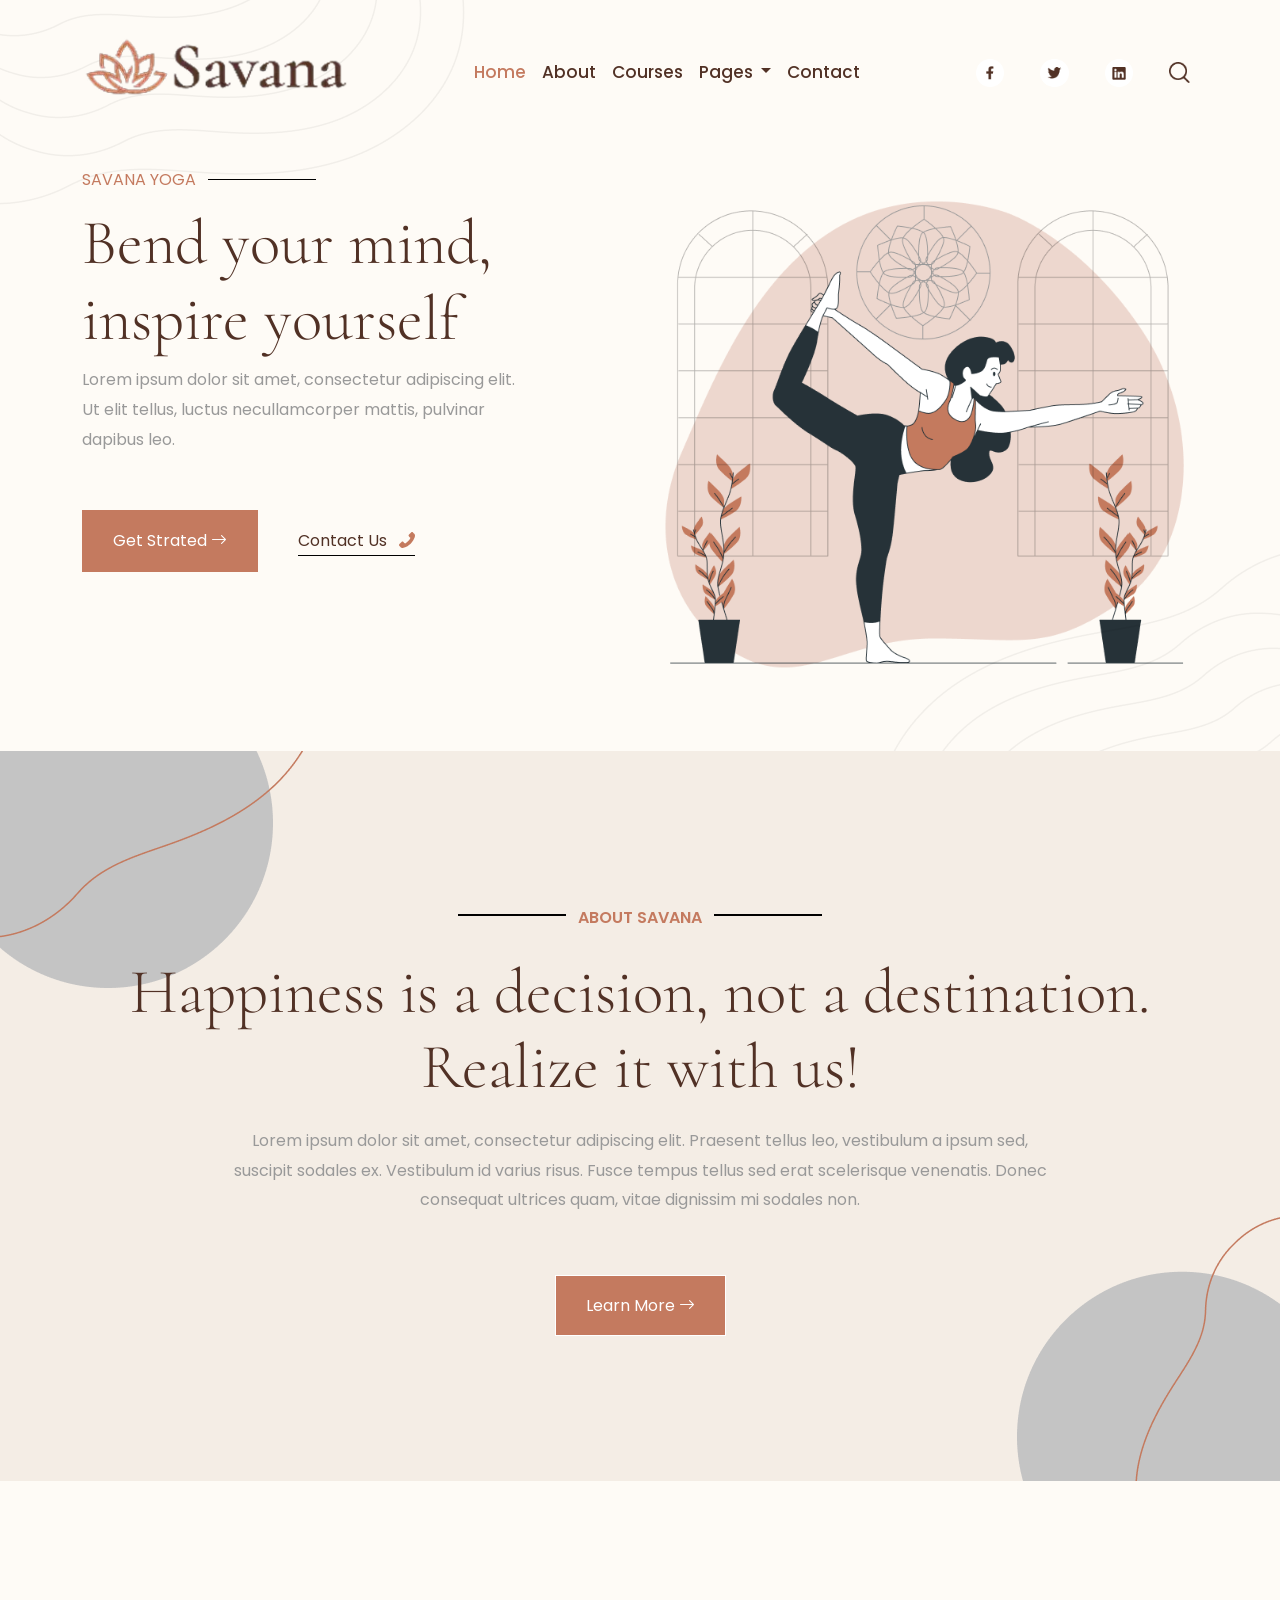
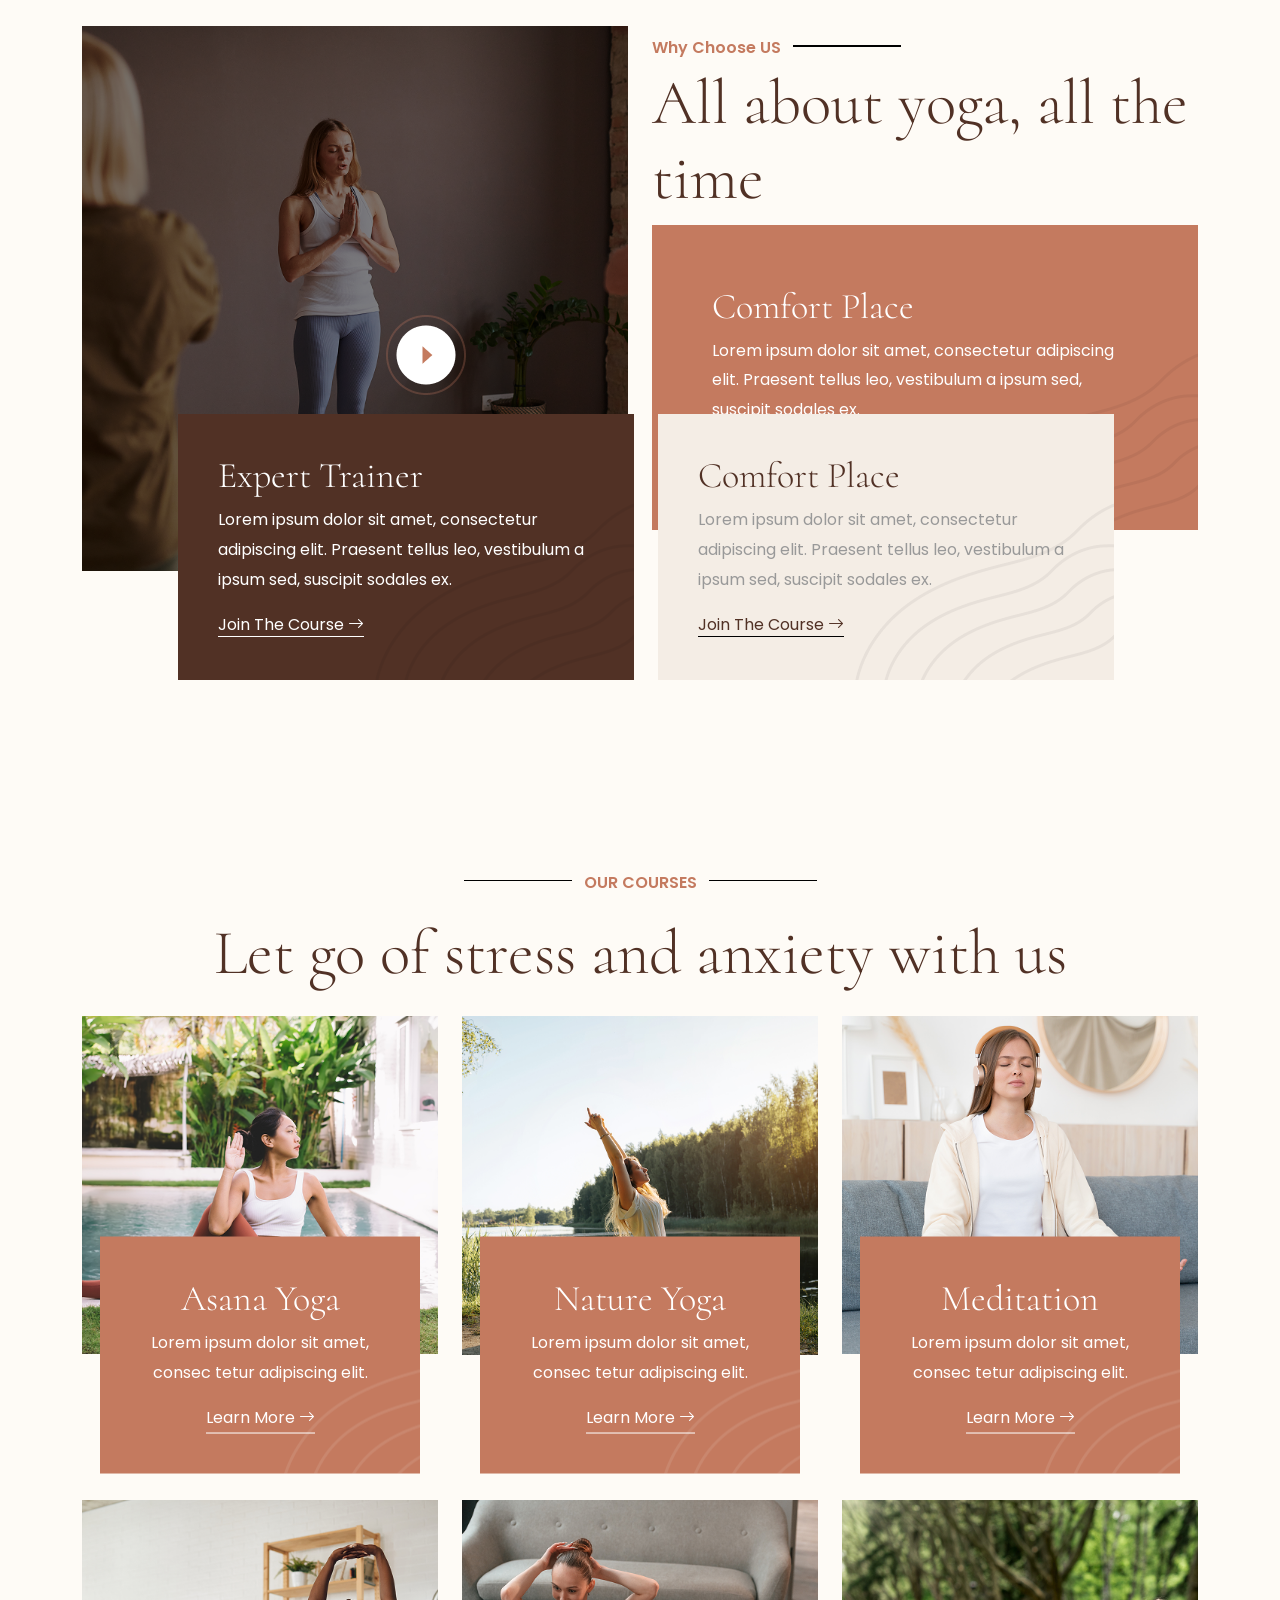
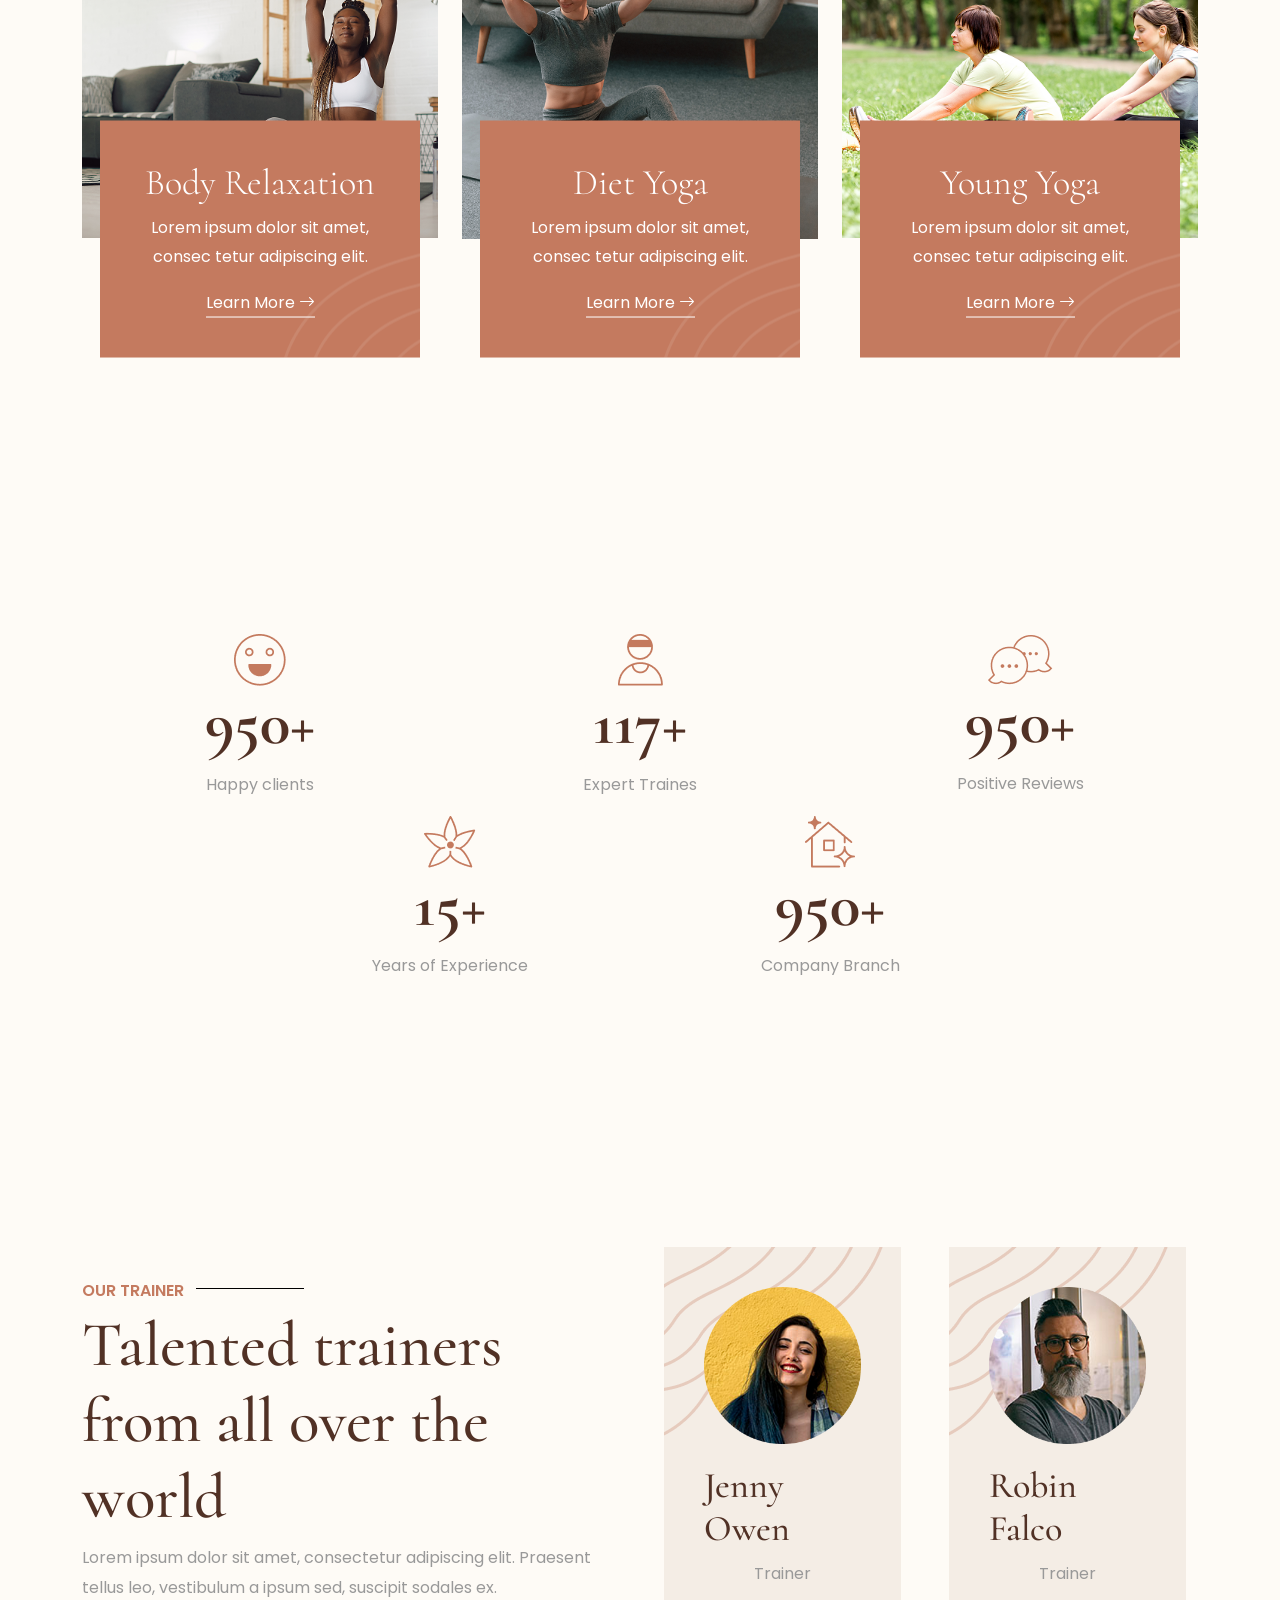
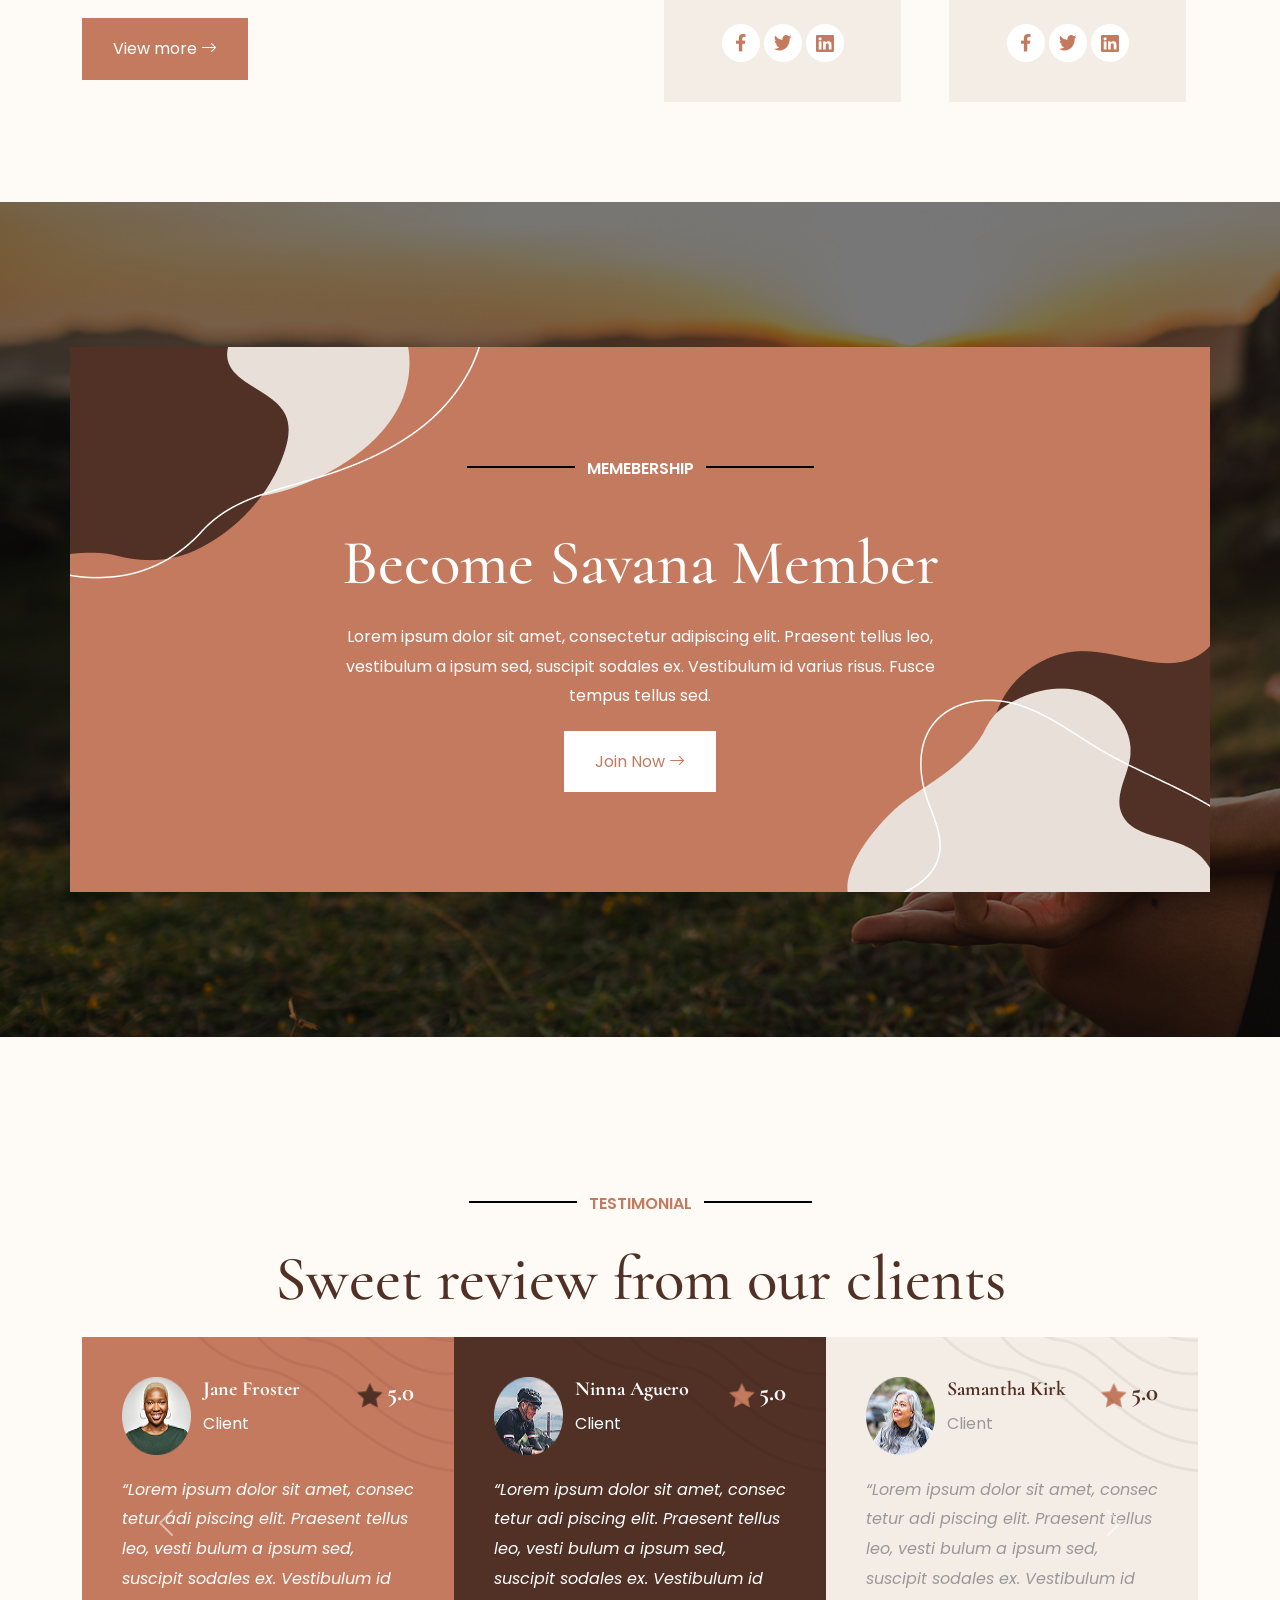
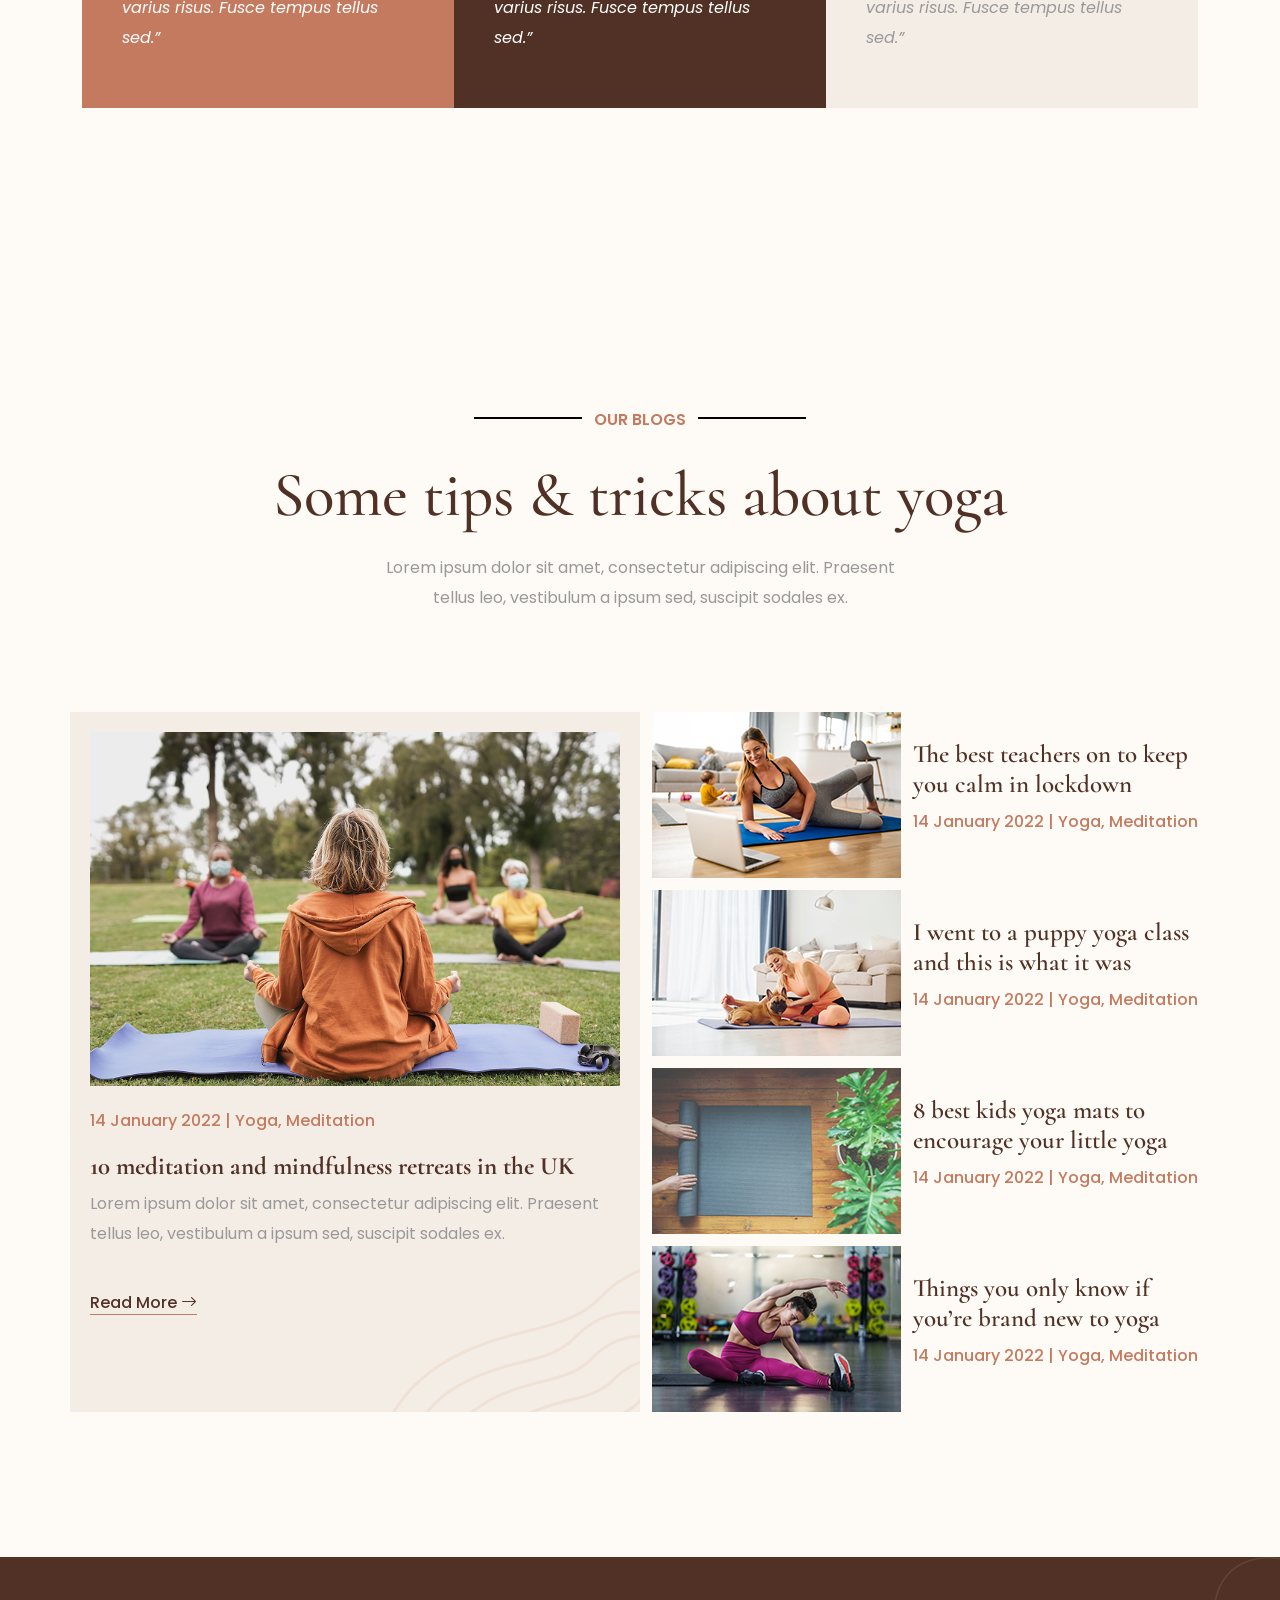
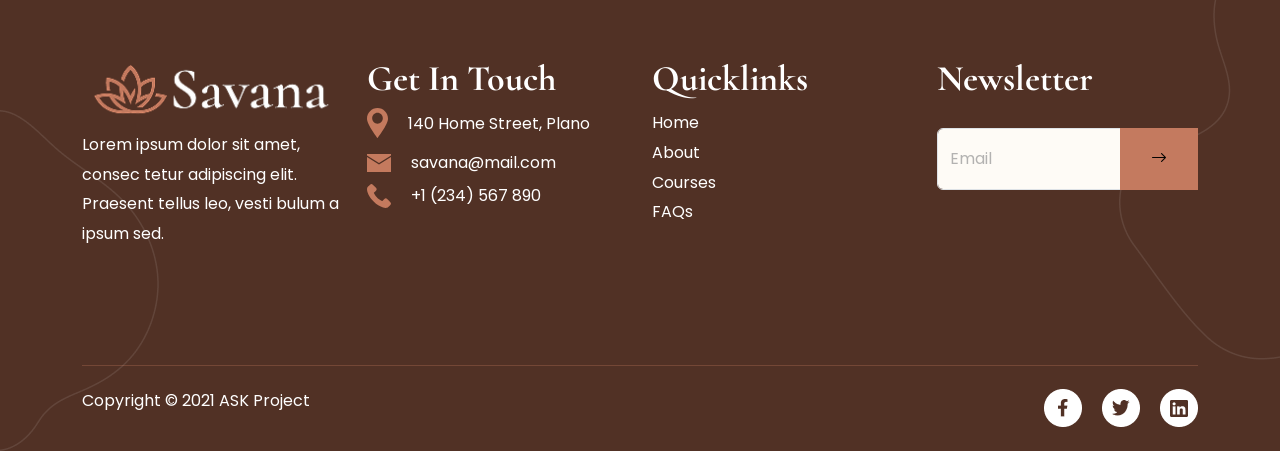
==== commit d02e722c: "rework" ====
--- a/index.html
+++ b/index.html
@@ -141,16 +141,17 @@
         </section>
 
         <section class="about-savana ">
-            <div
-                class="text-center container-fluid border-none d-flex flex-column gap-4 justify-content-center bg-primary">
-                <div class="container my-6 ">
-                    <div class="sub-about d-flex justify-content-center align-items-center gap-1">
+            <div class="text-center container-fluid border-none d-flex flex-column gap-4 justify-content-center bg-primary position-relative">
+                <img class="img-fluid position-absolute top-0 start-0" src="./assets/images/about/left-shape.png" alt="shape">
+                <img class="img-fluid position-absolute bottom-0 end-0" src="./assets/images/about/right-shape.png" alt="shape">
+                <div class="container my-6  position-relative">
+                    <div class="sub-about d-flex justify-content-center align-items-center mb-3 gap-1">
                         <div class="line"></div>
                         <h6 class="sub-heading mt-1 text-accent  fw-semibold"> ABOUT SAVANA </h6>
                         <div class="line"></div>
                     </div>
-                    <h2 class="fw-light cormorant">Happiness is a decision, not a destination. Realize it with us!</h2>
-                    <p class="text-para ">Lorem ipsum dolor sit amet, consectetur adipiscing elit. Praesent tellus leo,
+                    <h2 class="fw-light cormorant mb-3 mx-4">Happiness is a decision, not a destination. Realize it with us!</h2>
+                    <p class="text-para mx-6 mb-5">Lorem ipsum dolor sit amet, consectetur adipiscing elit. Praesent tellus leo,
                         vestibulum a ipsum sed, suscipit sodales ex. Vestibulum id varius risus. Fusce tempus tellus sed
                         erat scelerisque venenatis. Donec consequat ultrices quam, vitae dignissim mi sodales non.</p>
                     <a href="#" class="btn btn-accent text-white border-radio border-bottom border-white">Learn More <i class="bi bi-arrow-right"></i></a>
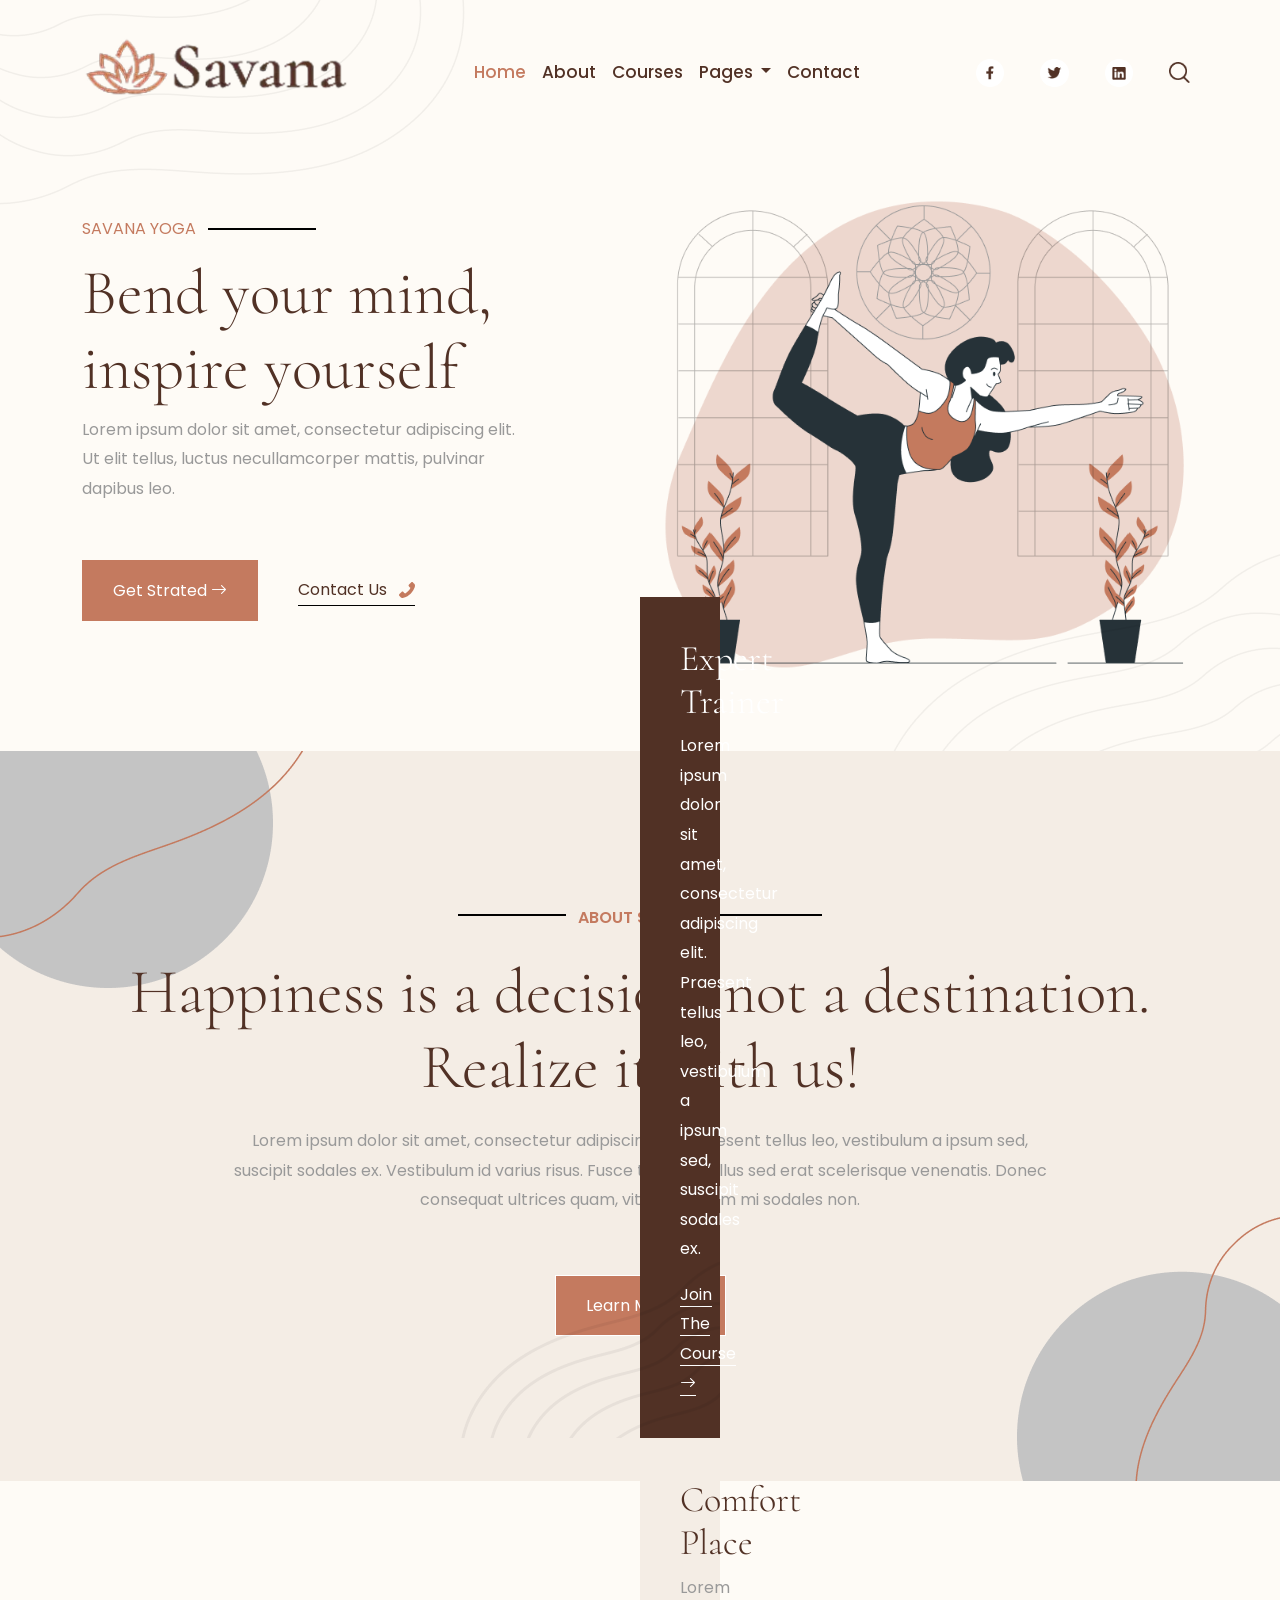
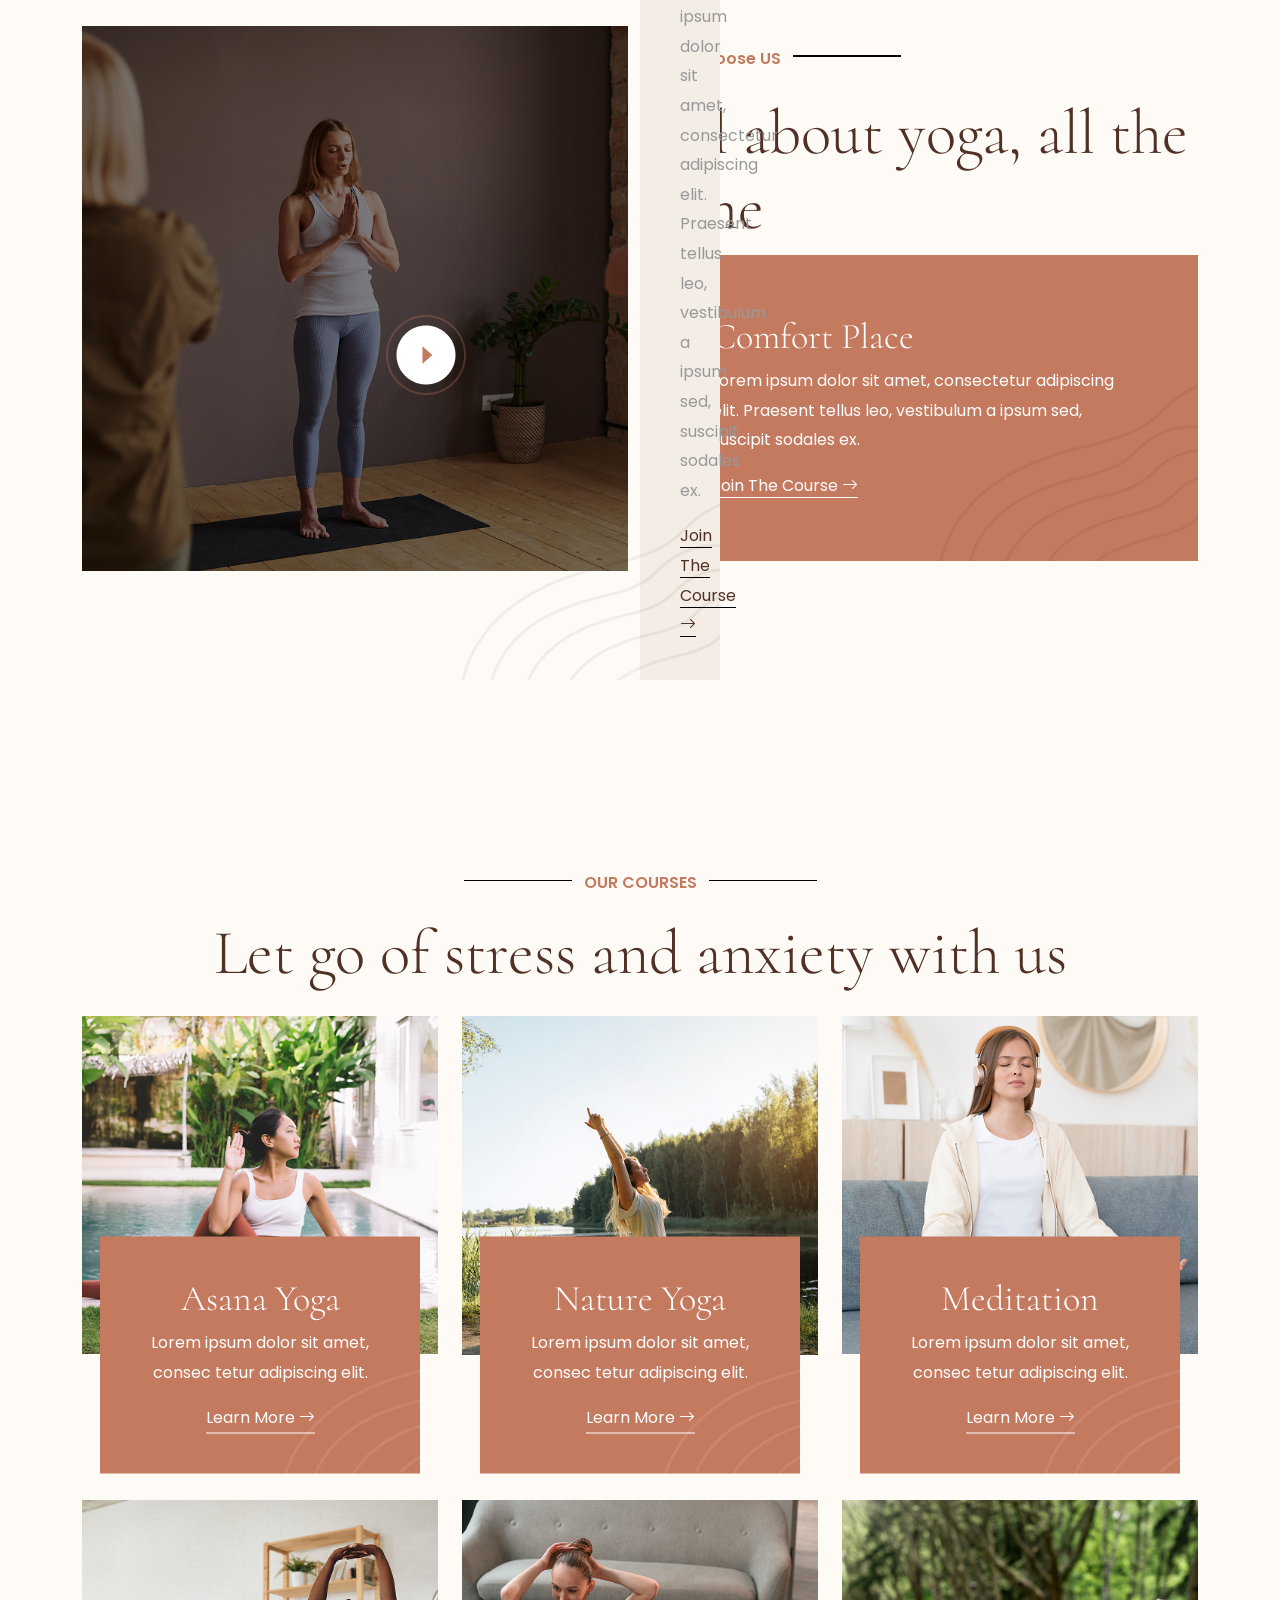
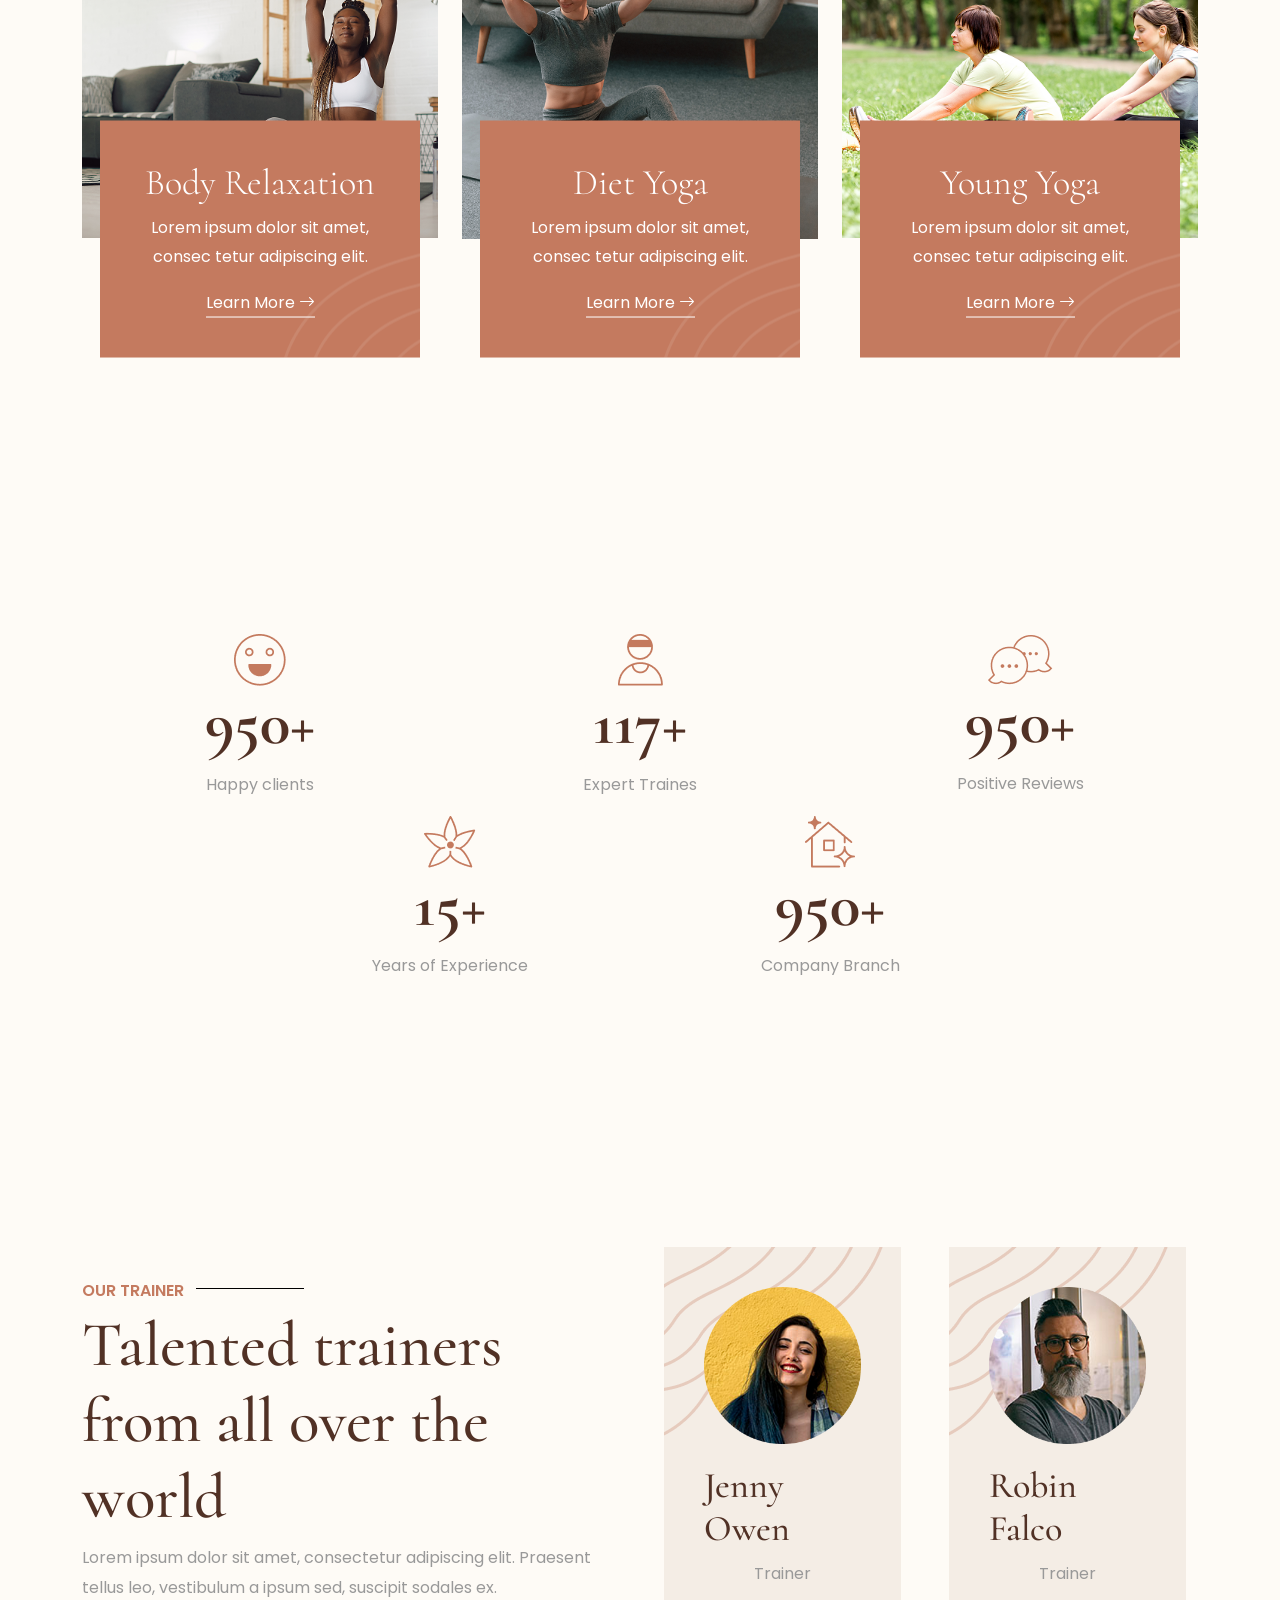
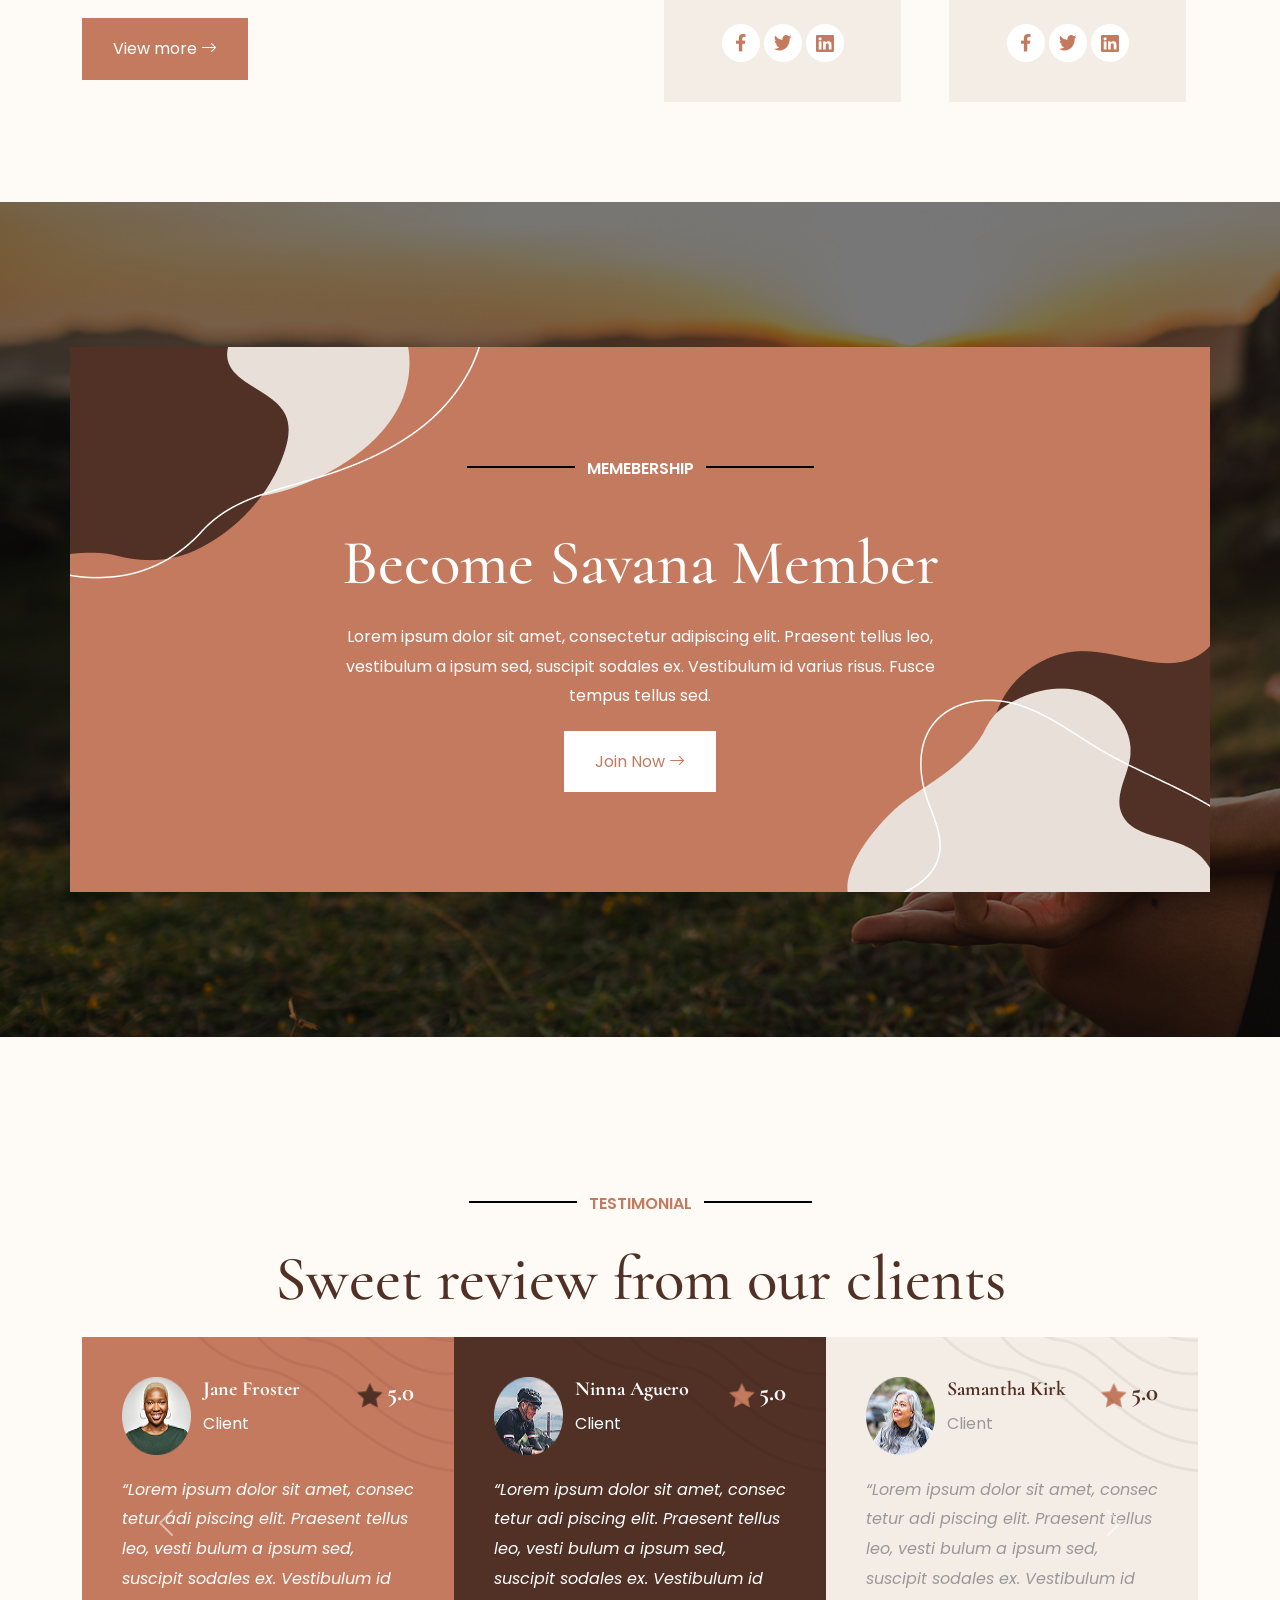
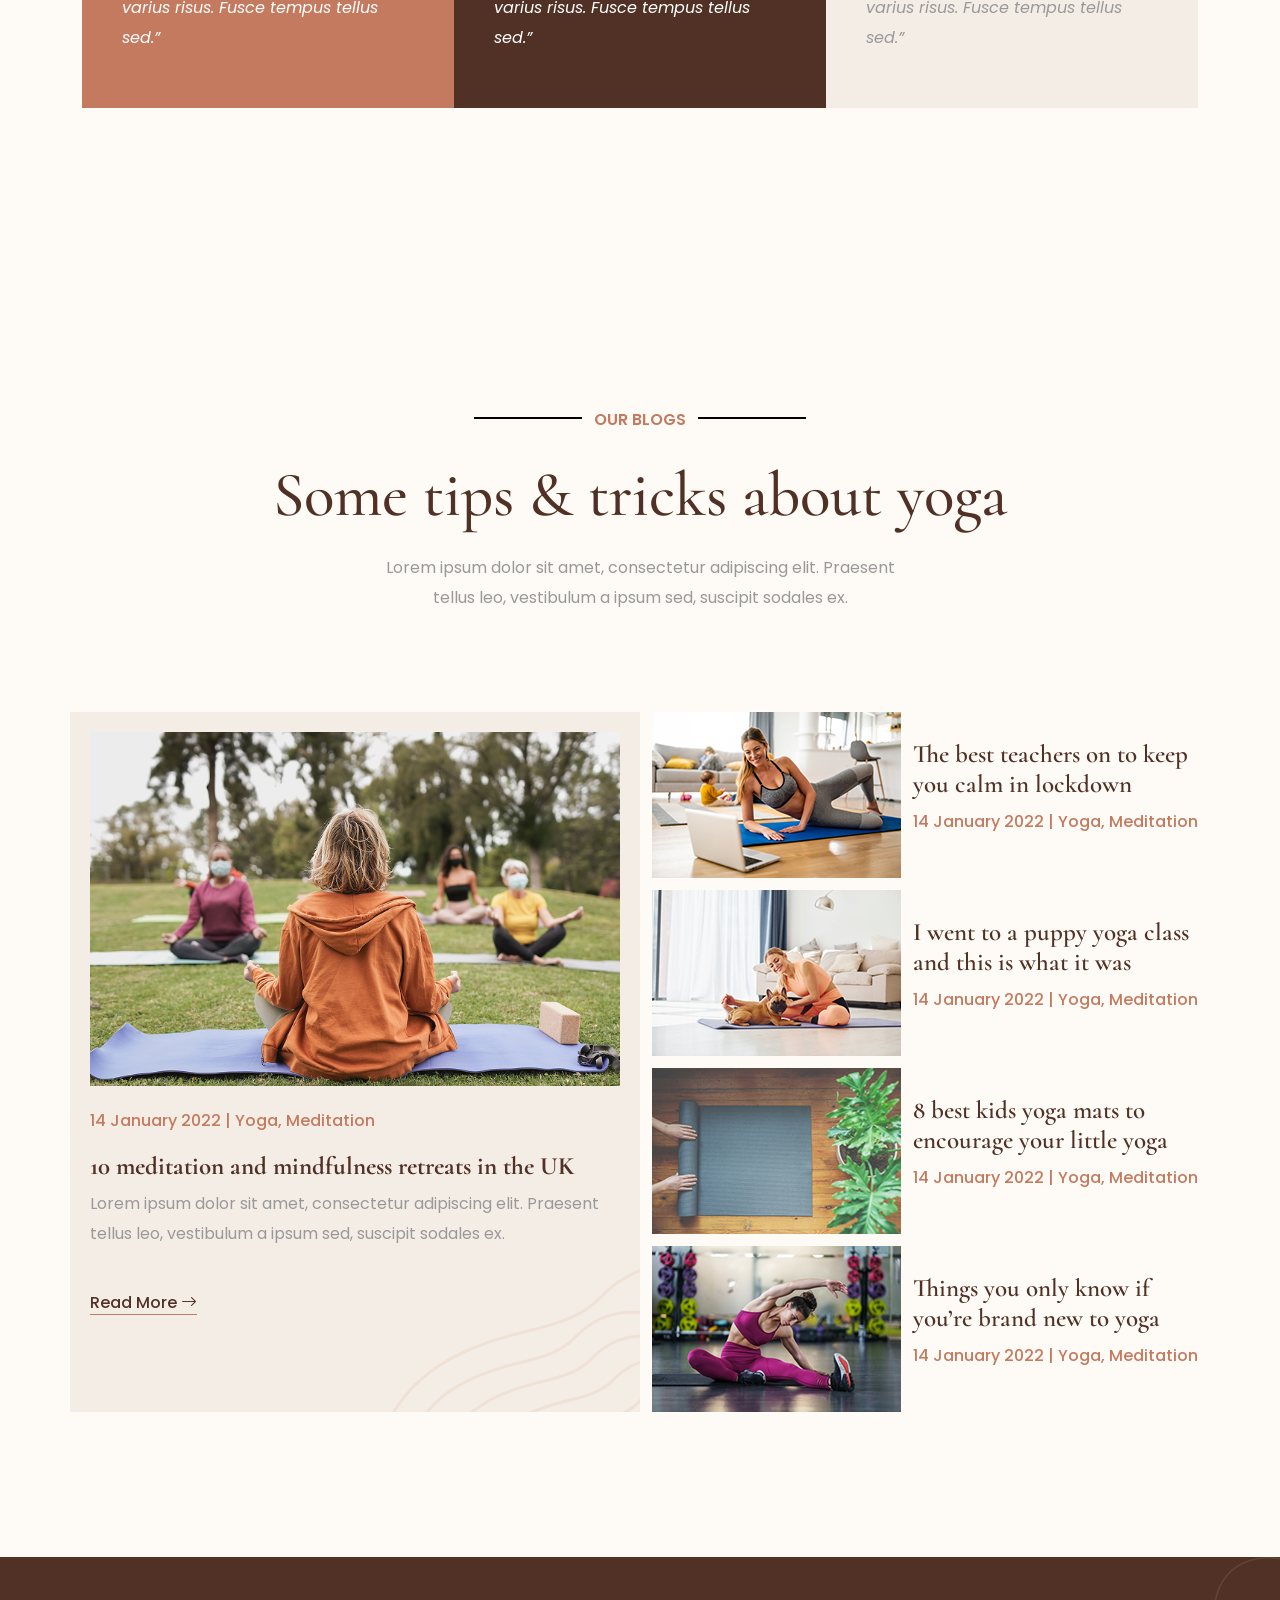
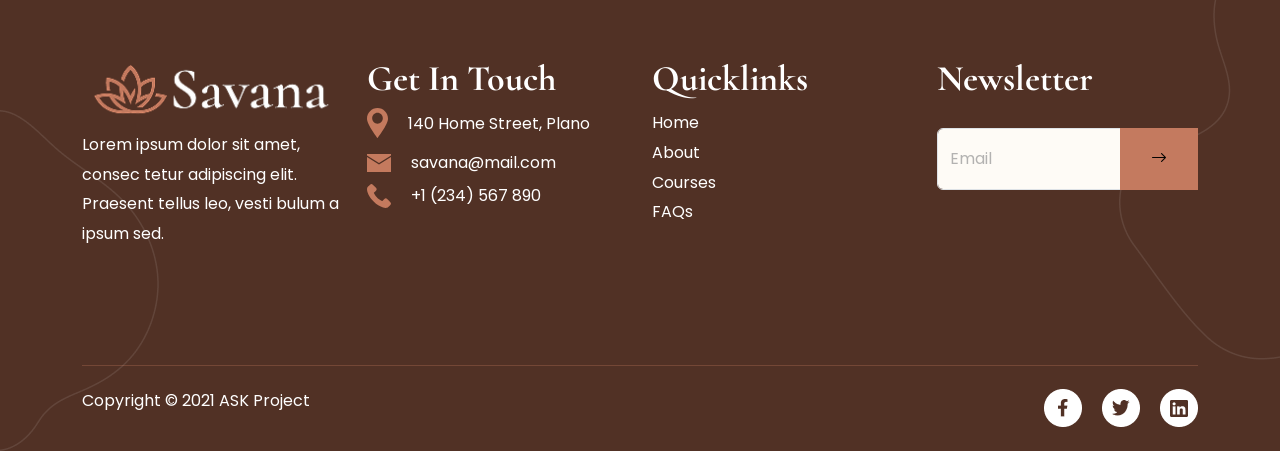
==== commit 5c6ffda8: "rearrangement" ====
--- a/index.html
+++ b/index.html
@@ -19,321 +19,387 @@
 
 <body>
     <header class="position-relative">
-        <img class="img-fluid position-absolute top-0 start-0" src="./assets/images/nav-logo/shapes-bg.png" alt="shapes">
- 
+        <img class="img-fluid position-absolute top-0 start-0" src="./assets/images/nav-logo/shapes-bg.png"
+            alt="shapes" />
+
         <nav class="navbar navbar-expand-lg">
             <div class="container mt-3">
                 <div class="d-flex justify-content-between align-items-center gap-10 mx-auto">
-
-                
-                <a class="navbar-brand" href="index.html"><img class="img-fluid"
-                        src="./assets/images/logo/savana-logo.webp" alt="logo"></a>
-
-                <button class="navbar-toggler" type="button" data-bs-toggle="collapse" data-bs-target="#navbarScroll"
-                    aria-controls="navbarScroll" aria-expanded="false" aria-label="Toggle navigation">
-                    <span class="navbar-toggler-icon"></span>
-                </button>
-
-                <div class="collapse navbar-collapse gap-10" id="navbarScroll">
-                    <ul class="navbar-nav my-lg-0 navbar-nav-scroll" style="--bs-scroll-height: 100px;">
-                        <li class="nav-item active">
-                            <a class="nav-link active" aria-current="page" href="index.html">Home</a>
-                        </li>
-                        <li class="nav-item">
-                            <a class="nav-link" href="about.html">About</a>
-                        </li>
-                        <li class="nav-item">
-                            <a class="nav-link" href="#">Courses</a>
-                        </li>
-                        <li class="nav-item dropdown">
-                            <a class="nav-link dropdown-toggle" href="#" role="button" data-bs-toggle="dropdown"
-                                aria-expanded="false">
-                                Pages
-                            </a>
-                            <ul class="dropdown-menu">
-                                <li><a class="dropdown-item" href="#">Action</a></li>
-                                <li><a class="dropdown-item" href="#">Another action</a></li>
-                                <li>
-                                    <hr class="dropdown-divider">
-                                </li>
-                                <li><a class="dropdown-item" href="#">Something else here</a></li>
-                            </ul>
-                        </li>
-                        <li class="nav-item">
-                            <a class="nav-link" href="contact.html">Contact</a>
-                        </li>
-                    </ul>
-
-                    <ul class="navbar-nav d-flex flex-row gap-3 ">
-                        <li class="nav-item">
-                            <a class="nav-link" href="#"><img class="img-fluid" src="./assets/images/nav-logo/facebook.png"
-                                    alt="facebook"></a>
-                        </li>
-                        <li class="nav-item">
-                            <a class="nav-link" href="#"><img class="img-fluid" src="./assets/images/nav-logo/twitter.png"
-                                    alt="twitter"></a>
-                        </li>
-                        <li class="nav-item">
-                            <a class="nav-link" href="#"><img class="img-fluid" src="./assets/images/nav-logo/linkedin.png"
-                                    alt="linkedin"></a>
-                        </li>
-                        <li class="nav-item">
-                            <a class="nav-link" href="#" data-bs-toggle="collapse" role="button"
-                                data-bs-target="#collapseWidthExample" aria-expanded="false"
-                                aria-controls="collapseWidthExample"><img class="img-fluid"
-                                    src="./assets/images/nav-logo/search.png" alt="search"></a>
-                            <div class="position-absolute end-0 top-0 h-100" style="min-height: 120px">
-                                <div class="collapse collapse-horizontal" id="collapseWidthExample">
-                                    <div class="card card-body" style="width: 300px">
-                                        <form class="d-flex" role="search">
-                                            <input class="form-control me-2" type="search" placeholder="Search"
-                                                aria-label="Search" />
-                                            <button class="btn btn-outline-success" type="submit">Search</button>
-                                        </form>
+                    <a class="navbar-brand" href="index.html"><img class="img-fluid"
+                            src="./assets/images/logo/savana-logo.webp" alt="logo" /></a>
+
+                    <button class="navbar-toggler" type="button" data-bs-toggle="collapse"
+                        data-bs-target="#navbarScroll" aria-controls="navbarScroll" aria-expanded="false"
+                        aria-label="Toggle navigation">
+                        <span class="navbar-toggler-icon"></span>
+                    </button>
+
+                    <div class="collapse navbar-collapse gap-10" id="navbarScroll">
+                        <ul class="navbar-nav my-lg-0 navbar-nav-scroll" style="--bs-scroll-height: 100px">
+                            <li class="nav-item active">
+                                <a class="nav-link active" aria-current="page" href="index.html">Home</a>
+                            </li>
+                            <li class="nav-item">
+                                <a class="nav-link" href="about.html">About</a>
+                            </li>
+                            <li class="nav-item">
+                                <a class="nav-link" href="#">Courses</a>
+                            </li>
+                            <li class="nav-item dropdown">
+                                <a class="nav-link dropdown-toggle" href="#" role="button" data-bs-toggle="dropdown"
+                                    aria-expanded="false">
+                                    Pages
+                                </a>
+                                <ul class="dropdown-menu">
+                                    <li><a class="dropdown-item" href="#">Action</a></li>
+                                    <li>
+                                        <a class="dropdown-item" href="#">Another action</a>
+                                    </li>
+                                    <li>
+                                        <hr class="dropdown-divider" />
+                                    </li>
+                                    <li>
+                                        <a class="dropdown-item" href="#">Something else here</a>
+                                    </li>
+                                </ul>
+                            </li>
+                            <li class="nav-item">
+                                <a class="nav-link" href="contact.html">Contact</a>
+                            </li>
+                        </ul>
+
+                        <ul class="navbar-nav d-flex flex-row gap-3">
+                            <li class="nav-item">
+                                <a class="nav-link" href="#"><img class="img-fluid"
+                                        src="./assets/images/nav-logo/facebook.png" alt="facebook" /></a>
+                            </li>
+                            <li class="nav-item">
+                                <a class="nav-link" href="#"><img class="img-fluid"
+                                        src="./assets/images/nav-logo/twitter.png" alt="twitter" /></a>
+                            </li>
+                            <li class="nav-item">
+                                <a class="nav-link" href="#"><img class="img-fluid"
+                                        src="./assets/images/nav-logo/linkedin.png" alt="linkedin" /></a>
+                            </li>
+                            <li class="nav-item">
+                                <a class="nav-link" href="#" data-bs-toggle="collapse" role="button"
+                                    data-bs-target="#collapseWidthExample" aria-expanded="false"
+                                    aria-controls="collapseWidthExample"><img class="img-fluid"
+                                        src="./assets/images/nav-logo/search.png" alt="search" /></a>
+                                <div class="position-absolute end-0 top-0 h-100" style="min-height: 120px">
+                                    <div class="collapse collapse-horizontal" id="collapseWidthExample">
+                                        <div class="card card-body" style="width: 300px">
+                                            <form class="d-flex" role="search">
+                                                <input class="form-control me-2" type="search" placeholder="Search"
+                                                    aria-label="Search" />
+                                                <button class="btn btn-outline-success" type="submit">
+                                                    Search
+                                                </button>
+                                            </form>
+                                        </div>
                                     </div>
                                 </div>
-                            </div>
-                        </li>
-                    </ul>
-                </div>
-
-
-
+                            </li>
+                        </ul>
+                    </div>
                 </div>
             </div>
         </nav>
-
     </header>
 
     <main>
         <section class="top-banner py-4 position-relative">
-            <img class="img-fluid position-absolute bottom-0 end-0" src="./assets/images/banner-img/shapes-bg.png" alt="shapes">
+            <img class="img-fluid position-absolute bottom-0 end-0" src="./assets/images/banner-img/shapes-bg.png"
+                alt="shapes" />
             <div class="container">
-                <div class="row">
-                    <div class="col-md-5 ">
+                <div class="row justify-content-center align-items-center">
+                    <div class="col-md-5">
                         <div class="banner-content d-flex flex-column justify-content-around">
                             <div class="sub-yoga d-flex align-items-center gap-1">
                                 <div class="sub-heading text-accent">SAVANA YOGA</div>
                                 <div class="line"></div>
                             </div>
                             <div class="banner-about mt-1">
-                                <h2 class="fw-light cormorant">Bend your mind, inspire yourself</h2>
-                                <p>Lorem ipsum dolor sit amet, consectetur adipiscing elit. Ut elit tellus, luctus
-                                    necullamcorper mattis, pulvinar dapibus leo.</p>
+                                <h2 class="fw-light cormorant">
+                                    Bend your mind, inspire yourself
+                                </h2>
+                                <p>
+                                    Lorem ipsum dolor sit amet, consectetur adipiscing elit. Ut
+                                    elit tellus, luctus necullamcorper mattis, pulvinar dapibus
+                                    leo.
+                                </p>
                             </div>
                             <div class="d-flex gap-4 my-4 align-items-center">
-                                <a href="#" class="btn btn-accent text-white">Get Strated <i class="bi bi-arrow-right"></i></a>
+                                <a href="#" class="btn btn-accent text-white">Get Strated <i
+                                        class="bi bi-arrow-right"></i></a>
                                 <div class="banner-contact link-underline-secondary">
                                     <a href="tel: 903434059"
                                         class="d-flex gap-1 align-items-center link-underline-secondary text-secondary border-bottom border-black">Contact
-                                        Us <img class="img-fluid text-secondary" src="./assets/images/logo/phone.svg"
-                                            alt="phone"></a>
+                                        Us
+                                        <img class="img-fluid text-secondary" src="./assets/images/logo/phone.svg"
+                                            alt="phone" /></a>
                                 </div>
                             </div>
                         </div>
                     </div>
                     <div class="col-md-1"></div>
                     <div class="col-md-6">
-                        <img class="img-fluid" src="./assets/images/banner-img/yoga-practice.png" alt="yoga-image">
+                        <img class="img-fluid" src="./assets/images/banner-img/yoga-practice.png" alt="yoga-image" />
                     </div>
                 </div>
             </div>
         </section>
 
-        <section class="about-savana ">
-            <div class="text-center container-fluid border-none d-flex flex-column gap-4 justify-content-center bg-primary position-relative">
-                <img class="img-fluid position-absolute top-0 start-0" src="./assets/images/about/left-shape.png" alt="shape">
-                <img class="img-fluid position-absolute bottom-0 end-0" src="./assets/images/about/right-shape.png" alt="shape">
-                <div class="container my-6  position-relative">
+        <section class="about-savana">
+            <div
+                class="text-center container-fluid border-none d-flex flex-column gap-4 justify-content-center bg-primary position-relative">
+                <img class="img-fluid position-absolute top-0 start-0" src="./assets/images/about/left-shape.png"
+                    alt="shape" />
+                <img class="img-fluid position-absolute bottom-0 end-0" src="./assets/images/about/right-shape.png"
+                    alt="shape" />
+                <div class="container my-6 position-relative">
                     <div class="sub-about d-flex justify-content-center align-items-center mb-3 gap-1">
                         <div class="line"></div>
-                        <h6 class="sub-heading mt-1 text-accent  fw-semibold"> ABOUT SAVANA </h6>
+                        <h6 class="sub-heading mt-1 text-accent fw-semibold">
+                            ABOUT SAVANA
+                        </h6>
                         <div class="line"></div>
                     </div>
-                    <h2 class="fw-light cormorant mb-3 mx-4">Happiness is a decision, not a destination. Realize it with us!</h2>
-                    <p class="text-para mx-6 mb-5">Lorem ipsum dolor sit amet, consectetur adipiscing elit. Praesent tellus leo,
-                        vestibulum a ipsum sed, suscipit sodales ex. Vestibulum id varius risus. Fusce tempus tellus sed
-                        erat scelerisque venenatis. Donec consequat ultrices quam, vitae dignissim mi sodales non.</p>
-                    <a href="#" class="btn btn-accent text-white border-radio border-bottom border-white">Learn More <i class="bi bi-arrow-right"></i></a>
+                    <h2 class="fw-light cormorant mb-3 mx-4">
+                        Happiness is a decision, not a destination. Realize it with us!
+                    </h2>
+                    <p class="text-para mx-6 mb-5">
+                        Lorem ipsum dolor sit amet, consectetur adipiscing elit. Praesent
+                        tellus leo, vestibulum a ipsum sed, suscipit sodales ex.
+                        Vestibulum id varius risus. Fusce tempus tellus sed erat
+                        scelerisque venenatis. Donec consequat ultrices quam, vitae
+                        dignissim mi sodales non.
+                    </p>
+                    <a href="#" class="btn btn-accent text-white border-radio border-bottom border-white">Learn More <i
+                            class="bi bi-arrow-right"></i></a>
                 </div>
             </div>
         </section>
 
         <section class="why-us mt-6 mb-8">
             <div class="container position-relative">
-                <div class="row ">
+                <div class="row justify-content-center align-items-center">
                     <div class="col-md-6">
                         <div class="position-relative">
-                            <img class="img-fluid" src="./assets/images/why-us/placeholder.png" alt="yoga-image">
+                            <img class="img-fluid" src="./assets/images/why-us/placeholder.png" alt="yoga-image" />
                             <!-- Button trigger modal -->
-                                <button type="button" class="btn position-absolute top-50 start-50" data-bs-toggle="modal" data-bs-target="#staticBackdrop"><img class="img-fluid" src="./assets/images/why-us/play-button.png" alt="play-button">
-                                </button>
-
-                                <!-- Modal -->
-                                <div class="modal fade " id="staticBackdrop" data-bs-backdrop="static" data-bs-keyboard="false" tabindex="-1" aria-labelledby="staticBackdropLabel" aria-hidden="true">
-                                <div class="modal-dialog ">
+                            <button type="button" class="btn position-absolute top-50 start-50" data-bs-toggle="modal"
+                                data-bs-target="#staticBackdrop">
+                                <img class="img-fluid" src="./assets/images/why-us/play-button.png" alt="play-button" />
+                            </button>
+
+                            <!-- Modal -->
+                            <div class="modal fade" id="staticBackdrop" data-bs-backdrop="static"
+                                data-bs-keyboard="false" tabindex="-1" aria-labelledby="staticBackdropLabel"
+                                aria-hidden="true">
+                                <div class="modal-dialog">
                                     <div class="modal-content">
-
-                                    <div class="modal-body position-relative p-0">
-                                        <button type="button" class="btn-close position-absolute z-3 start-100 top-0 translate-middle bg-light rounded-circle" data-bs-dismiss="modal"
-                                            aria-label="Close"></button>
-                                        <iframe class="w-100 d-block"  width="560" height="315" src="https://www.youtube.com/embed/LCyP3F7gRC4?si=LNOwDb1QECh6KYZi" title="YouTube video player" frameborder="0" allow="accelerometer; autoplay; clipboard-write; encrypted-media; gyroscope; picture-in-picture; web-share" referrerpolicy="strict-origin-when-cross-origin" allowfullscreen></iframe>
-                                    </div>
-
+                                        <div class="modal-body position-relative p-0">
+                                            <button type="button"
+                                                class="btn-close position-absolute z-3 start-100 top-0 translate-middle bg-light rounded-circle"
+                                                data-bs-dismiss="modal" aria-label="Close"></button>
+                                            <iframe class="w-100 d-block" width="560" height="315"
+                                                src="https://www.youtube.com/embed/LCyP3F7gRC4?si=LNOwDb1QECh6KYZi"
+                                                title="YouTube video player" frameborder="0"
+                                                allow="accelerometer; autoplay; clipboard-write; encrypted-media; gyroscope; picture-in-picture; web-share"
+                                                referrerpolicy="strict-origin-when-cross-origin"
+                                                allowfullscreen></iframe>
+                                        </div>
                                     </div>
                                 </div>
-                                </div>
-                        </div>
-
-                        
+                            </div>
+                        </div>
                     </div>
 
                     <div class="col-md-6">
                         <div class="sub-about d-flex align-items-center gap-1">
-                            <h6 class="sub-heading mt-1 text-accent  fw-semibold"> Why Choose US </h6>
+                            <h6 class="sub-heading mt-1 text-accent fw-semibold">
+                                Why Choose US
+                            </h6>
                             <div class="line"></div>
                         </div>
-                        <h2 class="fw-light cormorant">
+                        <h2 class="fw-light cormorant mt-3">
                             All about yoga, all the time
                         </h2>
                         <div class="comfort bg-accent position-relative text-white p-5">
                             <h3 class="text-white fw-light cormorant">Comfort Place</h3>
-                            <p class="">Lorem ipsum dolor sit amet, consectetur adipiscing elit. Praesent tellus leo,
-                                vestibulum a ipsum sed, suscipit sodales ex.</p>
-                            <a href="#" class=" text-white border-bottom border-white">Join The Course <i class="bi bi-arrow-right"></i></a>
+                            <p class="">
+                                Lorem ipsum dolor sit amet, consectetur adipiscing elit.
+                                Praesent tellus leo, vestibulum a ipsum sed, suscipit sodales
+                                ex.
+                            </p>
+                            <a href="#" class="text-white border-bottom border-white">Join The Course <i
+                                    class="bi bi-arrow-right"></i></a>
                             <img class="position-absolute end-0 bottom-0" src="./assets/images/why-us/shapes-bg.png"
-                                alt="shapes">
-                        </div>
-                    </div>
-                </div>
-                <div class="row poster position-absolute bootom-25">
+                                alt="shapes" />
+                        </div>
+                    </div>
+                </div>
+                <div class="row poster position-absolute start-50 end-100">
                     <div class="col-md-1"></div>
                     <div class="col-md-5">
                         <div class="comfort bg-secondary position-relative text-white p-4">
                             <h3 class="text-white fw-light cormorant">Expert Trainer</h3>
-                            <p class="">Lorem ipsum dolor sit amet, consectetur adipiscing elit. Praesent tellus leo,
-                                vestibulum a ipsum sed, suscipit sodales ex.</p>
-                            <a href="#" class=" text-white border-bottom border-white">Join The Course <i class="bi bi-arrow-right"></i></a>
+                            <p class="">
+                                Lorem ipsum dolor sit amet, consectetur adipiscing elit.
+                                Praesent tellus leo, vestibulum a ipsum sed, suscipit sodales
+                                ex.
+                            </p>
+                            <a href="#" class="text-white border-bottom border-white">Join The Course <i
+                                    class="bi bi-arrow-right"></i></a>
                             <img class="position-absolute end-0 bottom-0" src="./assets/images/why-us/shapes-bg.png"
-                                alt="shapes">
+                                alt="shapes" />
                         </div>
                     </div>
 
                     <div class="col-md-5">
                         <div class="comfort bg-primary position-relative p-4">
-                            <h3 class=" fw-light cormorant">Comfort Place</h3>
-                            <p class="">Lorem ipsum dolor sit amet, consectetur adipiscing elit. Praesent tellus leo,
-                                vestibulum a ipsum sed, suscipit sodales ex.</p>
-                            <a href="#" class="text-secondary border-bottom border-black">Join The Course <i class="bi bi-arrow-right"></i></a>
+                            <h3 class="fw-light cormorant">Comfort Place</h3>
+                            <p class="">
+                                Lorem ipsum dolor sit amet, consectetur adipiscing elit.
+                                Praesent tellus leo, vestibulum a ipsum sed, suscipit sodales
+                                ex.
+                            </p>
+                            <a href="#" class="text-secondary border-bottom border-black">Join The Course <i
+                                    class="bi bi-arrow-right"></i></a>
                             <img class="position-absolute end-0 bottom-0" src="./assets/images/why-us/shapes-bg.png"
-                                alt="shapes">
-                        </div>
-                    </div>
-
-                </div>
-            </div>
+                                alt="shapes" />
+                        </div>
+                    </div>
+                </div>
             </div>
         </section>
 
         <section class="courses">
             <div class="container d-flex flex-column gap-2 justify-content-center align-items-center">
-
                 <div class="sub-about d-flex justify-content-center align-items-center gap-1">
                     <div class="line"></div>
-                    <h6 class="sub-heading mt-1 text-accent  fw-semibold"> OUR COURSES </h6>
+                    <h6 class="sub-heading mt-1 text-accent fw-semibold">
+                        OUR COURSES
+                    </h6>
                     <div class="line"></div>
                 </div>
-                <h2 class="cormorant fw-light ">Let go of stress and anxiety with us</h2>
+                <h2 class="cormorant fw-light">
+                    Let go of stress and anxiety with us
+                </h2>
                 <div class="row">
                     <div class="col-md-4 mb-6 position-relative justify-content-center align-items-center">
-                        <img class="img-fluid " src="./assets/images/courses/yoga-1.png" alt="yoga-1">
-                        <div class="yoga position-absolute top-100 start-50 translate-middle ">
-                            <div class="comfort bg-accent position-relative text-white p-4 d-flex flex-column justify-content-center align-items-center" style="width: 20rem;">
+                        <img class="img-fluid" src="./assets/images/courses/yoga-1.png" alt="yoga-1" />
+                        <div class="yoga position-absolute top-100 start-50 translate-middle">
+                            <div class="comfort bg-accent position-relative text-white p-4 d-flex flex-column justify-content-center align-items-center"
+                                style="width: 20rem">
                                 <h3 class="text-white fw-light cormorant">Asana Yoga</h3>
-                                <p class="text-center">Lorem ipsum dolor sit amet, consec tetur adipiscing elit.</p>
-                                <a href="#" class=" text-white border-bottom border-white">Learn More <i class="bi bi-arrow-right"></i></a>
-                                <img class="position-absolute end-0 bottom-0" src="./assets/images/courses/shapes-bg.png" alt="shapes">
-                            </div>
-                        </div>
-                       
+                                <p class="text-center">
+                                    Lorem ipsum dolor sit amet, consec tetur adipiscing elit.
+                                </p>
+                                <a href="#" class="text-white border-bottom border-white">Learn More <i
+                                        class="bi bi-arrow-right"></i></a>
+                                <img class="position-absolute end-0 bottom-0"
+                                    src="./assets/images/courses/shapes-bg.png" alt="shapes" />
+                            </div>
+                        </div>
                     </div>
 
                     <div class="col-md-4 mb-6 position-relative justify-content-center align-items-center">
-                        <img class="img-fluid " src="./assets/images/courses/yoga-2.png" alt="yoga-2">
-                        <div class="yoga position-absolute top-100 start-50 translate-middle ">
-                            <div class="comfort bg-accent position-relative text-white p-4 d-flex flex-column justify-content-center align-items-center" style="width: 20rem;">
+                        <img class="img-fluid" src="./assets/images/courses/yoga-2.png" alt="yoga-2" />
+                        <div class="yoga position-absolute top-100 start-50 translate-middle">
+                            <div class="comfort bg-accent position-relative text-white p-4 d-flex flex-column justify-content-center align-items-center"
+                                style="width: 20rem">
                                 <h3 class="text-white fw-light cormorant">Nature Yoga</h3>
-                                <p class="text-center">Lorem ipsum dolor sit amet, consec tetur adipiscing elit.</p>
-                                <a href="#" class=" text-white border-bottom border-white">Learn More <i class="bi bi-arrow-right"></i></a>
-                                <img class="position-absolute end-0 bottom-0" src="./assets/images/courses/shapes-bg.png" alt="shapes">
-                            </div>
-                        </div>
-                       
+                                <p class="text-center">
+                                    Lorem ipsum dolor sit amet, consec tetur adipiscing elit.
+                                </p>
+                                <a href="#" class="text-white border-bottom border-white">Learn More <i
+                                        class="bi bi-arrow-right"></i></a>
+                                <img class="position-absolute end-0 bottom-0"
+                                    src="./assets/images/courses/shapes-bg.png" alt="shapes" />
+                            </div>
+                        </div>
                     </div>
 
                     <div class="col-md-4 mb-6 position-relative justify-content-center align-items-center">
-                        <img class="img-fluid " src="./assets/images/courses/yoga-3.png" alt="yoga-3">
-                        <div class="yoga position-absolute top-100 start-50 translate-middle ">
-                            <div class="comfort bg-accent position-relative text-white p-4 d-flex flex-column justify-content-center align-items-center" style="width: 20rem;">
+                        <img class="img-fluid" src="./assets/images/courses/yoga-3.png" alt="yoga-3" />
+                        <div class="yoga position-absolute top-100 start-50 translate-middle">
+                            <div class="comfort bg-accent position-relative text-white p-4 d-flex flex-column justify-content-center align-items-center"
+                                style="width: 20rem">
                                 <h3 class="text-white fw-light cormorant">Meditation</h3>
-                                <p class="text-center">Lorem ipsum dolor sit amet, consec tetur adipiscing elit.</p>
-                                <a href="#" class=" text-white border-bottom border-white">Learn More <i class="bi bi-arrow-right"></i></a>
-                                <img class="position-absolute end-0 bottom-0" src="./assets/images/courses/shapes-bg.png" alt="shapes">
-                            </div>
-                        </div>
-                       
+                                <p class="text-center">
+                                    Lorem ipsum dolor sit amet, consec tetur adipiscing elit.
+                                </p>
+                                <a href="#" class="text-white border-bottom border-white">Learn More <i
+                                        class="bi bi-arrow-right"></i></a>
+                                <img class="position-absolute end-0 bottom-0"
+                                    src="./assets/images/courses/shapes-bg.png" alt="shapes" />
+                            </div>
+                        </div>
                     </div>
 
                     <div class="col-md-4 mb-6 position-relative justify-content-center align-items-center">
-                        <img class="img-fluid " src="./assets/images/courses/yoga-4.png" alt="yoga-4">
-                        <div class="yoga position-absolute top-100 start-50 translate-middle ">
-                            <div class="comfort bg-accent position-relative text-white p-4 d-flex flex-column justify-content-center align-items-center" style="width: 20rem;">
+                        <img class="img-fluid" src="./assets/images/courses/yoga-4.png" alt="yoga-4" />
+                        <div class="yoga position-absolute top-100 start-50 translate-middle">
+                            <div class="comfort bg-accent position-relative text-white p-4 d-flex flex-column justify-content-center align-items-center"
+                                style="width: 20rem">
                                 <h3 class="text-white fw-light cormorant">Body Relaxation</h3>
-                                <p class="text-center">Lorem ipsum dolor sit amet, consec tetur adipiscing elit.</p>
-                                <a href="#" class=" text-white border-bottom border-white">Learn More <i class="bi bi-arrow-right"></i></a>
-                                <img class="position-absolute end-0 bottom-0" src="./assets/images/courses/shapes-bg.png" alt="shapes">
-                            </div>
-                        </div>
-                       
-                    </div>
-                    
+                                <p class="text-center">
+                                    Lorem ipsum dolor sit amet, consec tetur adipiscing elit.
+                                </p>
+                                <a href="#" class="text-white border-bottom border-white">Learn More <i
+                                        class="bi bi-arrow-right"></i></a>
+                                <img class="position-absolute end-0 bottom-0"
+                                    src="./assets/images/courses/shapes-bg.png" alt="shapes" />
+                            </div>
+                        </div>
+                    </div>
+
                     <div class="col-md-4 mb-6 position-relative justify-content-center align-items-center">
-                        <img class="img-fluid " src="./assets/images/courses/yoga-5.png" alt="yoga-5">
-                        <div class="yoga position-absolute top-100 start-50 translate-middle ">
-                            <div class="comfort bg-accent position-relative text-white p-4 d-flex flex-column justify-content-center align-items-center" style="width: 20rem;">
+                        <img class="img-fluid" src="./assets/images/courses/yoga-5.png" alt="yoga-5" />
+                        <div class="yoga position-absolute top-100 start-50 translate-middle">
+                            <div class="comfort bg-accent position-relative text-white p-4 d-flex flex-column justify-content-center align-items-center"
+                                style="width: 20rem">
                                 <h3 class="text-white fw-light cormorant">Diet Yoga</h3>
-                                <p class="text-center">Lorem ipsum dolor sit amet, consec tetur adipiscing elit.</p>
-                                <a href="#" class=" text-white border-bottom border-white">Learn More <i class="bi bi-arrow-right"></i></a>
-                                <img class="position-absolute end-0 bottom-0" src="./assets/images/courses/shapes-bg.png" alt="shapes">
-                            </div>
-                        </div>
-                       
-                    </div>
-                    
+                                <p class="text-center">
+                                    Lorem ipsum dolor sit amet, consec tetur adipiscing elit.
+                                </p>
+                                <a href="#" class="text-white border-bottom border-white">Learn More <i
+                                        class="bi bi-arrow-right"></i></a>
+                                <img class="position-absolute end-0 bottom-0"
+                                    src="./assets/images/courses/shapes-bg.png" alt="shapes" />
+                            </div>
+                        </div>
+                    </div>
+
                     <div class="col-md-4 mb-6 position-relative justify-content-center align-items-center">
-                        <img class="img-fluid " src="./assets/images/courses/yoga-6.png" alt="yoga-6">
-                        <div class="yoga position-absolute top-100 start-50 translate-middle ">
-                            <div class="comfort bg-accent position-relative text-white p-4 d-flex flex-column justify-content-center align-items-center" style="width: 20rem;">
+                        <img class="img-fluid" src="./assets/images/courses/yoga-6.png" alt="yoga-6" />
+                        <div class="yoga position-absolute top-100 start-50 translate-middle">
+                            <div class="comfort bg-accent position-relative text-white p-4 d-flex flex-column justify-content-center align-items-center"
+                                style="width: 20rem">
                                 <h3 class="text-white fw-light cormorant">Young Yoga</h3>
-                                <p class="text-center">Lorem ipsum dolor sit amet, consec tetur adipiscing elit.</p>
-                                <a href="#" class=" text-white border-bottom border-white">Learn More <i class="bi bi-arrow-right"></i></a>
-                                <img class="position-absolute end-0 bottom-0" src="./assets/images/courses/shapes-bg.png" alt="shapes">
-                            </div>
-                        </div>
-                       
-                    </div>
-                    
+                                <p class="text-center">
+                                    Lorem ipsum dolor sit amet, consec tetur adipiscing elit.
+                                </p>
+                                <a href="#" class="text-white border-bottom border-white">Learn More <i
+                                        class="bi bi-arrow-right"></i></a>
+                                <img class="position-absolute end-0 bottom-0"
+                                    src="./assets/images/courses/shapes-bg.png" alt="shapes" />
+                            </div>
+                        </div>
+                    </div>
                 </div>
             </div>
         </section>
 
-        <section class="overview ">
+        <section class="overview">
             <div class="container">
                 <div class="row mt-7 mb-7">
                     <div class="col-md-1"></div>
 
                     <div class="col-md-2 d-flex flex-column justify-content-center align-items-center">
-                        <img class="img-fluid" src="./assets/images/overview/vector-1.png" alt="smile-image">
+                        <img class="img-fluid" src="./assets/images/overview/vector-1.png" alt="smile-image" />
                         <h2 class="cormorant">950+</h2>
                         <p>Happy clients</p>
                     </div>
@@ -341,7 +407,7 @@
                     <div class="col-md-2"></div>
 
                     <div class="col-md-2 d-flex flex-column justify-content-center align-items-center">
-                        <img class="img-fluid" src="./assets/images/overview/vector-2.png" alt="people-image">
+                        <img class="img-fluid" src="./assets/images/overview/vector-2.png" alt="people-image" />
                         <h2 class="cormorant">117+</h2>
                         <p>Expert Traines</p>
                     </div>
@@ -349,7 +415,7 @@
                     <div class="col-md-2"></div>
 
                     <div class="col-md-2 d-flex flex-column justify-content-center align-items-center">
-                        <img class="img-fluid" src="./assets/images/overview/vector-3.png" alt="chate-image">
+                        <img class="img-fluid" src="./assets/images/overview/vector-3.png" alt="chate-image" />
                         <h2 class="cormorant">950+</h2>
                         <p>Positive Reviews</p>
                     </div>
@@ -359,7 +425,7 @@
                     <div class="col-md-3"></div>
 
                     <div class="col-md-2 d-flex flex-column justify-content-center align-items-center">
-                        <img class="img-fluid" src="./assets/images/overview/vector-4.png" alt="flower-image">
+                        <img class="img-fluid" src="./assets/images/overview/vector-4.png" alt="flower-image" />
                         <h2 class="cormorant">15+</h2>
                         <p>Years of Experience</p>
                     </div>
@@ -367,13 +433,12 @@
                     <div class="col-md-2"></div>
 
                     <div class="col-md-2 d-flex flex-column justify-content-center align-items-center">
-                        <img class="img-fluid" src="./assets/images/overview/vector-5.png" alt="House-image">
+                        <img class="img-fluid" src="./assets/images/overview/vector-5.png" alt="House-image" />
                         <h2 class="cormorant">950+</h2>
                         <p>Company Branch</p>
                     </div>
-                    
+
                     <div class="col-md-3"></div>
-
                 </div>
             </div>
         </section>
@@ -382,73 +447,89 @@
             <div class="container">
                 <div class="row">
                     <div class="col-md-6 d-flex flex-column justify-content-center">
-                         <div class="sub-about d-flex align-items-center gap-1">
-                            <h6 class="sub-heading mt-1 text-accent  fw-semibold"> OUR TRAINER </h6>
+                        <div class="sub-about d-flex align-items-center gap-1">
+                            <h6 class="sub-heading mt-1 text-accent fw-semibold">
+                                OUR TRAINER
+                            </h6>
                             <div class="line"></div>
                         </div>
                         <h2 class="fw-medium cormorant">
-                            Talented trainers from all over the world 
+                            Talented trainers from all over the world
                         </h2>
-                        <p>Lorem ipsum dolor sit amet, consectetur adipiscing elit. Praesent tellus leo, vestibulum a ipsum sed, suscipit sodales ex. </p>
+                        <p>
+                            Lorem ipsum dolor sit amet, consectetur adipiscing elit.
+                            Praesent tellus leo, vestibulum a ipsum sed, suscipit sodales
+                            ex.
+                        </p>
                         <div class="b-link">
-                            <a href="#" class="btn btn-accent text-white">View more <i class="bi bi-arrow-right"></i></a>
-                        </div>
-
-                    </div>
-                    <div class="col-md-6 ">
+                            <a href="#" class="btn btn-accent text-white">View more <i
+                                    class="bi bi-arrow-right"></i></a>
+                        </div>
+                    </div>
+                    <div class="col-md-6">
                         <div class="row d-flex justify-content-around">
-                        <div class="col-md-5 position-relative bg-primary p-4">
-                            <img class="img-fluid position-absolute  top-0 start-0 " src="./assets/images/trainer/shapes-bg.png" alt="Background">
-                            <div class="trainer d-flex flex-column justify-content-center align-items-center">
-                                <img class="img-fluid position-relative mb-3" src="./assets/images/trainer/trainer-1.png" alt="trainer-image">
-                                <h3 class="cormorant fw-medium">Jenny Owen</h3>
-                                <p>Trainer</p>
-                                <div class="social-icon mt-3">
-                                    <img src="./assets/images/trainer/facebook.png" alt="facebook">
-                                    <img src="./assets/images/trainer/twitter.png" alt="twitter">
-                                    <img src="./assets/images/trainer/linkedin.png" alt="linkedin">
+                            <div class="col-md-5 position-relative bg-primary p-4">
+                                <img class="img-fluid position-absolute top-0 start-0"
+                                    src="./assets/images/trainer/shapes-bg.png" alt="Background" />
+                                <div class="trainer d-flex flex-column justify-content-center align-items-center">
+                                    <img class="img-fluid position-relative mb-3"
+                                        src="./assets/images/trainer/trainer-1.png" alt="trainer-image" />
+                                    <h3 class="cormorant fw-medium">Jenny Owen</h3>
+                                    <p>Trainer</p>
+                                    <div class="social-icon mt-3">
+                                        <img src="./assets/images/trainer/facebook.png" alt="facebook" />
+                                        <img src="./assets/images/trainer/twitter.png" alt="twitter" />
+                                        <img src="./assets/images/trainer/linkedin.png" alt="linkedin" />
+                                    </div>
                                 </div>
                             </div>
-                        </div>
-
-                        <div class="col-md-5 position-relative bg-primary p-4">
-                            <img class="img-fluid position-absolute  top-0 start-0 " src="./assets/images/trainer/shapes-bg.png" alt="Background">
-                            <div class="trainer d-flex flex-column justify-content-center align-items-center">
-                                <img class="img-fluid position-relative mb-3" src="./assets/images/trainer/trainer-2.png" alt="trainer-image">
-                                <h3 class="cormorant fw-medium">Robin Falco</h3>
-                                <p>Trainer</p>
-                                <div class="social-icon mt-3">
-                                    <img src="./assets/images/trainer/facebook.png" alt="facebook">
-                                    <img src="./assets/images/trainer/twitter.png" alt="twitter">
-                                    <img src="./assets/images/trainer/linkedin.png" alt="linkedin">
+
+                            <div class="col-md-5 position-relative bg-primary p-4">
+                                <img class="img-fluid position-absolute top-0 start-0"
+                                    src="./assets/images/trainer/shapes-bg.png" alt="Background" />
+                                <div class="trainer d-flex flex-column justify-content-center align-items-center">
+                                    <img class="img-fluid position-relative mb-3"
+                                        src="./assets/images/trainer/trainer-2.png" alt="trainer-image" />
+                                    <h3 class="cormorant fw-medium">Robin Falco</h3>
+                                    <p>Trainer</p>
+                                    <div class="social-icon mt-3">
+                                        <img src="./assets/images/trainer/facebook.png" alt="facebook" />
+                                        <img src="./assets/images/trainer/twitter.png" alt="twitter" />
+                                        <img src="./assets/images/trainer/linkedin.png" alt="linkedin" />
+                                    </div>
                                 </div>
                             </div>
                         </div>
-
-                        </div>
                     </div>
                 </div>
             </div>
         </section>
 
-        <section class="membership py-6 mb-6 ">
-            <div class="container position-relative bg-accent ">
+        <section class="membership py-6 mb-6">
+            <div class="container position-relative bg-accent">
                 <div class="position-absolute top-0 start-0">
-                    <img class="img-fluid" src="./assets/images/membership/shape-top.png" alt="Mask-group">
+                    <img class="img-fluid" src="./assets/images/membership/shape-top.png" alt="Mask-group" />
                 </div>
                 <div class="position-absolute bottom-0 end-0">
-                    <img class="img-fluid" src="./assets/images/membership/shape-bottom.png" alt="Mask-group">
-                </div>
-                <div class="content text-white pt-10 pb-10 position-relative d-flex flex-column justify-content-center align-items-center">
+                    <img class="img-fluid" src="./assets/images/membership/shape-bottom.png" alt="Mask-group" />
+                </div>
+                <div
+                    class="content text-white pt-10 pb-10 position-relative d-flex flex-column justify-content-center align-items-center">
                     <div class="sub-about d-flex align-items-center gap-1 mb-4">
                         <div class="line"></div>
-                        <h6 class="sub-heading mt-1 text-white fw-semibold"> MEMEBERSHIP </h6>
+                        <h6 class="sub-heading mt-1 text-white fw-semibold">
+                            MEMEBERSHIP
+                        </h6>
                         <div class="line"></div>
                     </div>
                     <h2 class="fw-medium cormorant text-white mb-3">
-                        Become Savana Member 
+                        Become Savana Member
                     </h2>
-                    <p class="text-center mx-7 mb-3">Lorem ipsum dolor sit amet, consectetur adipiscing elit. Praesent tellus leo, vestibulum a ipsum sed, suscipit sodales ex. Vestibulum id varius risus. Fusce tempus tellus sed.</p>
+                    <p class="text-center mx-7 mb-3">
+                        Lorem ipsum dolor sit amet, consectetur adipiscing elit. Praesent
+                        tellus leo, vestibulum a ipsum sed, suscipit sodales ex.
+                        Vestibulum id varius risus. Fusce tempus tellus sed.
+                    </p>
                     <div class="b-link">
                         <a href="#" class="btn bg-white text-accent">Join Now <i class="bi bi-arrow-right"></i></a>
                     </div>
@@ -460,166 +541,219 @@
             <div class="container d-flex flex-column justify-content-center align-items-center">
                 <div class="sub-about d-flex align-items-center gap-1 mb-3">
                     <div class="line"></div>
-                    <h6 class="sub-heading mt-1 text-accent fw-semibold"> TESTIMONIAL </h6>
+                    <h6 class="sub-heading mt-1 text-accent fw-semibold">
+                        TESTIMONIAL
+                    </h6>
                     <div class="line"></div>
                 </div>
                 <h2 class="fw-medium cormorant mb-3">
                     Sweet review from our clients
                 </h2>
 
-                 <div id="carouselExample" class="carousel slide">
-                <div class="carousel-inner">
-                    <div class="container">
-                        <div class="row d-flex justify-content-between">
-                            <div class="col-md-4 bg-accent text-white p-4 position-relative">
-                                <img class="img-fluid position-absolute top-0 end-0" src="./assets/images/testimonial/shapes-bg.png" alt="shape">
-                                <div class="review-img d-flex justify-content-between ">
-                                    <div class="d-flex gap-1 mb-3">
-                                        <img class="img-fluid" src="./assets/images/testimonial/one.png" alt="people-image">
-                                        <div class="about-client">
-                                            <h5 class="text-white cormorant">Jane Froster</h5>
-                                            <p>Client</p>
+                <div id="carouselExample" class="carousel slide">
+                    <div class="carousel-inner">
+                        <div class="container">
+                            <div class="row d-flex justify-content-between">
+                                <div class="col-md-4 bg-accent text-white p-4 position-relative">
+                                    <img class="img-fluid position-absolute top-0 end-0"
+                                        src="./assets/images/testimonial/shapes-bg.png" alt="shape" />
+                                    <div class="review-img d-flex justify-content-between">
+                                        <div class="d-flex gap-1 mb-3">
+                                            <img class="img-fluid" src="./assets/images/testimonial/one.png"
+                                                alt="people-image" />
+                                            <div class="about-client">
+                                                <h5 class="text-white cormorant">Jane Froster</h5>
+                                                <p>Client</p>
+                                            </div>
+                                        </div>
+                                        <div class="star">
+                                            <img class="img-fluid" width="26px"
+                                                src="./assets/images/testimonial/Star-1.png" alt="star" />
+                                            <h4 class="cormorant d-inline text-white">5.0</h4>
                                         </div>
                                     </div>
-                                    <div class="star">
-                                        <img class="img-fluid" width="26px" src="./assets/images/testimonial/Star-1.png" alt="star">
-                                        <h4 class="cormorant d-inline text-white">5.0</h4>
-                                    </div>
+                                    <p class="fst-italic">
+                                        “Lorem ipsum dolor sit amet, consec tetur adi piscing
+                                        elit. Praesent tellus leo, vesti bulum a ipsum sed,
+                                        suscipit sodales ex. Vestibulum id varius risus. Fusce
+                                        tempus tellus sed.”
+                                    </p>
                                 </div>
-                                <p class="fst-italic">“Lorem ipsum dolor sit amet, consec tetur adi piscing elit. Praesent tellus leo, vesti bulum a ipsum sed, suscipit sodales ex. Vestibulum id varius risus. Fusce tempus tellus sed.”</p>
-                            </div>
-
-                            <div class="col-md-4 bg-secondary text-white p-4 position-relative">
-                                <img class="img-fluid position-absolute top-0 end-0" src="./assets/images/testimonial/shapes-bg.png" alt="shape">
-                                <div class="review-img d-flex justify-content-between ">
-                                    <div class="d-flex gap-1 mb-3">
-                                        <img class="img-fluid" src="./assets/images/testimonial/two.png" alt="people-image">
-                                        <div class="about-client">
-                                            <h5 class="text-white cormorant">Ninna Aguero</h5>
-                                            <p>Client</p>
+
+                                <div class="col-md-4 bg-secondary text-white p-4 position-relative">
+                                    <img class="img-fluid position-absolute top-0 end-0"
+                                        src="./assets/images/testimonial/shapes-bg.png" alt="shape" />
+                                    <div class="review-img d-flex justify-content-between">
+                                        <div class="d-flex gap-1 mb-3">
+                                            <img class="img-fluid" src="./assets/images/testimonial/two.png"
+                                                alt="people-image" />
+                                            <div class="about-client">
+                                                <h5 class="text-white cormorant">Ninna Aguero</h5>
+                                                <p>Client</p>
+                                            </div>
+                                        </div>
+                                        <div class="star">
+                                            <img class="img-fluid" width="26px"
+                                                src="./assets/images/testimonial/Star-2.png" alt="star" />
+                                            <h4 class="cormorant d-inline text-white">5.0</h4>
                                         </div>
                                     </div>
-                                    <div class="star">
-                                        <img class="img-fluid" width="26px" src="./assets/images/testimonial/Star-2.png" alt="star">
-                                        <h4 class="cormorant d-inline text-white">5.0</h4>
-                                    </div>
+                                    <p class="fst-italic">
+                                        “Lorem ipsum dolor sit amet, consec tetur adi piscing
+                                        elit. Praesent tellus leo, vesti bulum a ipsum sed,
+                                        suscipit sodales ex. Vestibulum id varius risus. Fusce
+                                        tempus tellus sed.”
+                                    </p>
                                 </div>
-                                <p class="fst-italic">“Lorem ipsum dolor sit amet, consec tetur adi piscing elit. Praesent tellus leo, vesti bulum a ipsum sed, suscipit sodales ex. Vestibulum id varius risus. Fusce tempus tellus sed.”</p>
-                            </div>
-
-                            <div class="col-md-4 bg-primary  p-4 position-relative">
-                                <img class="img-fluid position-absolute top-0 end-0" src="./assets/images/testimonial/shapes-bg.png" alt="shape">
-                                <div class="review-img d-flex justify-content-between ">
-                                    <div class="d-flex gap-1 mb-3">
-                                        <img class="img-fluid" src="./assets/images/testimonial/three.png" alt="people-image">
-                                        <div class="about-client">
-                                            <h5 class="cormorant">Samantha Kirk</h5>
-                                            <p>Client</p>
+
+                                <div class="col-md-4 bg-primary p-4 position-relative">
+                                    <img class="img-fluid position-absolute top-0 end-0"
+                                        src="./assets/images/testimonial/shapes-bg.png" alt="shape" />
+                                    <div class="review-img d-flex justify-content-between">
+                                        <div class="d-flex gap-1 mb-3">
+                                            <img class="img-fluid" src="./assets/images/testimonial/three.png"
+                                                alt="people-image" />
+                                            <div class="about-client">
+                                                <h5 class="cormorant">Samantha Kirk</h5>
+                                                <p>Client</p>
+                                            </div>
+                                        </div>
+                                        <div class="star">
+                                            <img class="img-fluid" width="26px"
+                                                src="./assets/images/testimonial/Star-3.png" alt="star" />
+                                            <h4 class="cormorant d-inline">5.0</h4>
                                         </div>
                                     </div>
-                                    <div class="star">
-                                        <img class="img-fluid" width="26px" src="./assets/images/testimonial/Star-3.png" alt="star">
-                                        <h4 class="cormorant d-inline ">5.0</h4>
-                                    </div>
+                                    <p class="fst-italic">
+                                        “Lorem ipsum dolor sit amet, consec tetur adi piscing
+                                        elit. Praesent tellus leo, vesti bulum a ipsum sed,
+                                        suscipit sodales ex. Vestibulum id varius risus. Fusce
+                                        tempus tellus sed.”
+                                    </p>
                                 </div>
-                                <p class="fst-italic">“Lorem ipsum dolor sit amet, consec tetur adi piscing elit. Praesent tellus leo, vesti bulum a ipsum sed, suscipit sodales ex. Vestibulum id varius risus. Fusce tempus tellus sed.”</p>
-                            </div>
-
-                        </div>
-                    </div>
-                <button class="carousel-control-prev" type="button" data-bs-target="#carouselExample" data-bs-slide="prev">
-                    <span class="carousel-control-prev-icon" aria-hidden="true"></span>
-                    <span class="visually-hidden">Previous</span>
-                </button>
-                <button class="carousel-control-next" type="button" data-bs-target="#carouselExample" data-bs-slide="next">
-                    <span class="carousel-control-next-icon" aria-hidden="true"></span>
-                    <span class="visually-hidden">Next</span>
-                </button>
-            </div>
-            </div>
-
+                            </div>
+                        </div>
+                        <button class="carousel-control-prev" type="button" data-bs-target="#carouselExample"
+                            data-bs-slide="prev">
+                            <span class="carousel-control-prev-icon" aria-hidden="true"></span>
+                            <span class="visually-hidden">Previous</span>
+                        </button>
+                        <button class="carousel-control-next" type="button" data-bs-target="#carouselExample"
+                            data-bs-slide="next">
+                            <span class="carousel-control-next-icon" aria-hidden="true"></span>
+                            <span class="visually-hidden">Next</span>
+                        </button>
+                    </div>
+                </div>
+            </div>
         </section>
 
-        <section class="blog  position-relative">
+        <section class="blog position-relative">
             <div class="container d-flex flex-column justify-content-center align-items-center">
                 <div class="sub-about d-flex align-items-center gap-1 mb-3">
                     <div class="line"></div>
-                    <h6 class="sub-heading mt-1 text-accent fw-semibold"> OUR BLOGS </h6>
+                    <h6 class="sub-heading mt-1 text-accent fw-semibold">OUR BLOGS</h6>
                     <div class="line"></div>
                 </div>
                 <h2 class="fw-medium cormorant mb-3">
                     Some tips & tricks about yoga
                 </h2>
-                <p class="text-center mx-8 mb-10">Lorem ipsum dolor sit amet, consectetur adipiscing elit. Praesent tellus leo, vestibulum a ipsum sed, suscipit sodales ex. </p>
+                <p class="text-center mx-8 mb-10">
+                    Lorem ipsum dolor sit amet, consectetur adipiscing elit. Praesent
+                    tellus leo, vestibulum a ipsum sed, suscipit sodales ex.
+                </p>
 
                 <div class="row">
                     <div class="col-md-6 bg-primary p-3 position-relative">
-                        <img class="img-fluid mb-3" src="./assets/images/blogs/right.png" alt="leady-yoga">
-                        <p class="text-accent fw-medium">14 January 2022   |  Yoga, Meditation</p>
-                        <h4 class="cormorant ">10 meditation and mindfulness retreats in the UK</h4>
-                        <p class="mb-4">Lorem ipsum dolor sit amet, consectetur adipiscing elit. Praesent tellus leo, vestibulum a ipsum sed, suscipit sodales ex. </p>
-                        <a href="#" class=" text-secondary fw-medium border-bottom border-accent">Read More <i class="bi bi-arrow-right "></i></a>
-                        <img class="position-absolute bottom-0 end-0" src="./assets/images/blogs/shapes-bg.png" alt="shape">
+                        <img class="img-fluid mb-3" src="./assets/images/blogs/right.png" alt="leady-yoga" />
+                        <p class="text-accent fw-medium">
+                            14 January 2022 | Yoga, Meditation
+                        </p>
+                        <h4 class="cormorant">
+                            10 meditation and mindfulness retreats in the UK
+                        </h4>
+                        <p class="mb-4">
+                            Lorem ipsum dolor sit amet, consectetur adipiscing elit.
+                            Praesent tellus leo, vestibulum a ipsum sed, suscipit sodales
+                            ex.
+                        </p>
+                        <a href="#" class="text-secondary fw-medium border-bottom border-accent">Read More <i
+                                class="bi bi-arrow-right"></i></a>
+                        <img class="position-absolute bottom-0 end-0" src="./assets/images/blogs/shapes-bg.png"
+                            alt="shape" />
                     </div>
 
                     <div class="col-md-6">
                         <div class="yoga-cd mb-1 d-flex gap-1 justify-content-center align-items-center">
-                            <img class="img-fluid" src="./assets/images/blogs/left-1.png" alt="yoga-image">
+                            <img class="img-fluid" src="./assets/images/blogs/left-1.png" alt="yoga-image" />
                             <div class="content-yoga">
-                                <h4 class="cormorant fw-semibold">The best teachers on to keep you calm in lockdown</h4>
-                                <p class="text-accent fw-medium">14 January 2022   |  Yoga, Meditation</p>
-
-                            </div>
-                        </div>
-                        
+                                <h4 class="cormorant fw-semibold">
+                                    The best teachers on to keep you calm in lockdown
+                                </h4>
+                                <p class="text-accent fw-medium">
+                                    14 January 2022 | Yoga, Meditation
+                                </p>
+                            </div>
+                        </div>
+
                         <div class="yoga-cd mb-1 d-flex gap-1 justify-content-center align-items-center">
-                            <img class="img-fluid" src="./assets/images/blogs/left-2.png" alt="yoga-image">
+                            <img class="img-fluid" src="./assets/images/blogs/left-2.png" alt="yoga-image" />
                             <div class="content-yoga">
-                                <h4 class="cormorant fw-semibold">I went to a puppy yoga class and this is what it was</h4>
-                                <p class="text-accent fw-medium">14 January 2022   |  Yoga, Meditation</p>
-
+                                <h4 class="cormorant fw-semibold">
+                                    I went to a puppy yoga class and this is what it was
+                                </h4>
+                                <p class="text-accent fw-medium">
+                                    14 January 2022 | Yoga, Meditation
+                                </p>
                             </div>
                         </div>
 
                         <div class="yoga-cd mb-1 d-flex gap-1 justify-content-center align-items-center">
-                            <img class="img-fluid" src="./assets/images/blogs/left-3.png" alt="yoga-image">
+                            <img class="img-fluid" src="./assets/images/blogs/left-3.png" alt="yoga-image" />
                             <div class="content-yoga">
-                                <h4 class="cormorant fw-semibold">8 best kids yoga mats to encourage your little yoga</h4>
-                                <p class="text-accent fw-medium">14 January 2022   |  Yoga, Meditation</p>
-
+                                <h4 class="cormorant fw-semibold">
+                                    8 best kids yoga mats to encourage your little yoga
+                                </h4>
+                                <p class="text-accent fw-medium">
+                                    14 January 2022 | Yoga, Meditation
+                                </p>
                             </div>
                         </div>
 
                         <div class="yoga-cd d-flex gap-1 justify-content-center align-items-center">
-                            <img class="img-fluid" src="./assets/images/blogs/left-4.png" alt="yoga-image">
+                            <img class="img-fluid" src="./assets/images/blogs/left-4.png" alt="yoga-image" />
                             <div class="content-yoga">
-                                <h4 class="cormorant fw-semibold">Things you only know if you’re brand new to yoga</h4>
-                                <p class="text-accent fw-medium">14 January 2022   |  Yoga, Meditation</p>
-
-                            </div>
-                        </div>
-
-                    </div>
-                </div>
-            </div>
-
-
+                                <h4 class="cormorant fw-semibold">
+                                    Things you only know if you’re brand new to yoga
+                                </h4>
+                                <p class="text-accent fw-medium">
+                                    14 January 2022 | Yoga, Meditation
+                                </p>
+                            </div>
+                        </div>
+                    </div>
+                </div>
+            </div>
         </section>
     </main>
 
     <footer class="bg-secondary mt-6 position-relative">
-        <img class="img-fluid position-absolute bottom-0 start-0" src="./assets/images/footer-img/right-bg.png" alt="right-bg">
-        <img class="img-fluid position-absolute top-0 end-0" src="./assets/images/footer-img/left-bg.png" alt="left-bg">
-        <div class="container  text-white">
+        <img class="img-fluid position-absolute bottom-0 start-0" src="./assets/images/footer-img/right-bg.png"
+            alt="right-bg" />
+        <img class="img-fluid position-absolute top-0 end-0" src="./assets/images/footer-img/left-bg.png"
+            alt="left-bg" />
+        <div class="container text-white">
             <div class="footer-top py-10">
                 <div class="row">
                     <div class="col-lg-3">
                         <div class="foot-about">
                             <a href="index.html" aria-label="Go to home page">
-                                <img class="img-fluid" src="./assets/images/logo/footer-logo.png" alt="footer logo">
+                                <img class="img-fluid" src="./assets/images/logo/footer-logo.png" alt="footer logo" />
                             </a>
-                            <p>Lorem ipsum dolor sit amet, consec tetur adipiscing elit. Praesent tellus leo, vesti
-                                bulum a ipsum sed.</p>
+                            <p>
+                                Lorem ipsum dolor sit amet, consec tetur adipiscing elit.
+                                Praesent tellus leo, vesti bulum a ipsum sed.
+                            </p>
                         </div>
                     </div>
                     <div class="col-lg-3">
@@ -627,11 +761,13 @@
                             <div class="touch foot-links">
                                 <h3 class="text-white cormorant">Get In Touch</h3>
                                 <a href="#" class="icon-link icon-link-hover text-white"><img
-                                        src="./assets/images/footer-img/location.svg" alt="">140 Home Street, Plano</a>
+                                        src="./assets/images/footer-img/location.svg" alt="" />140 Home Street,
+                                    Plano</a>
                                 <a href="mailto" class="icon-link icon-link-hover text-white"><img
-                                        src="./assets/images/footer-img/mail.svg" alt="">savana@mail.com</a>
+                                        src="./assets/images/footer-img/mail.svg" alt="" />savana@mail.com</a>
                                 <a href="tel: +1 (234) 567 890" class="icon-link icon-link-hover text-white"><img
-                                        src="./assets/images/footer-img/phone.svg" alt="">+1 (234) 567 890</a>
+                                        src="./assets/images/footer-img/phone.svg" alt="" />+1
+                                    (234) 567 890</a>
                             </div>
                         </div>
                     </div>
@@ -639,7 +775,9 @@
                         <div class="quicklinks foot-links">
                             <h3 class="text-white cormorant">Quicklinks</h3>
                             <ul class="list-unstyled d-flex flex-column">
-                                <li><a class="text-white active" href="index.html">Home</a></li>
+                                <li>
+                                    <a class="text-white active" href="index.html">Home</a>
+                                </li>
                                 <li><a class="text-white" href="index.html">About</a></li>
                                 <li><a class="text-white" href="index.html">Courses</a></li>
                                 <li><a class="text-white" href="index.html">FAQs</a></li>
@@ -652,9 +790,10 @@
                                 <h3 class="text-white cormorant">Newsletter</h3>
                                 <div class="input-group mb-3">
                                     <input type="text" class="form-control" placeholder="Email" aria-label="Email"
-                                        aria-describedby="button-addon2">
-                                    <button class="btn btn-accent" type="button" id="button-addon2"><i
-                                            class="bi bi-arrow-right"></i></button>
+                                        aria-describedby="button-addon2" />
+                                    <button class="btn btn-accent" type="button" id="button-addon2">
+                                        <i class="bi bi-arrow-right"></i>
+                                    </button>
                                 </div>
                             </div>
                         </div>
@@ -666,9 +805,9 @@
                     <p>Copyright &copy; 2021 ASK Project</p>
                 </div>
                 <div class="right-footer d-flex gap-3">
-                    <img class="img-fluid" src="./assets/images/footer-img/facebook.png" alt="facebook">
-                    <img class="img-fluid" src="./assets/images/footer-img/twitter.png" alt="twitter">
-                    <img class="img-fluid" src="./assets/images/footer-img/linkedin.png" alt="linkedin">
+                    <img class="img-fluid" src="./assets/images/footer-img/facebook.png" alt="facebook" />
+                    <img class="img-fluid" src="./assets/images/footer-img/twitter.png" alt="twitter" />
+                    <img class="img-fluid" src="./assets/images/footer-img/linkedin.png" alt="linkedin" />
                 </div>
             </div>
         </div>
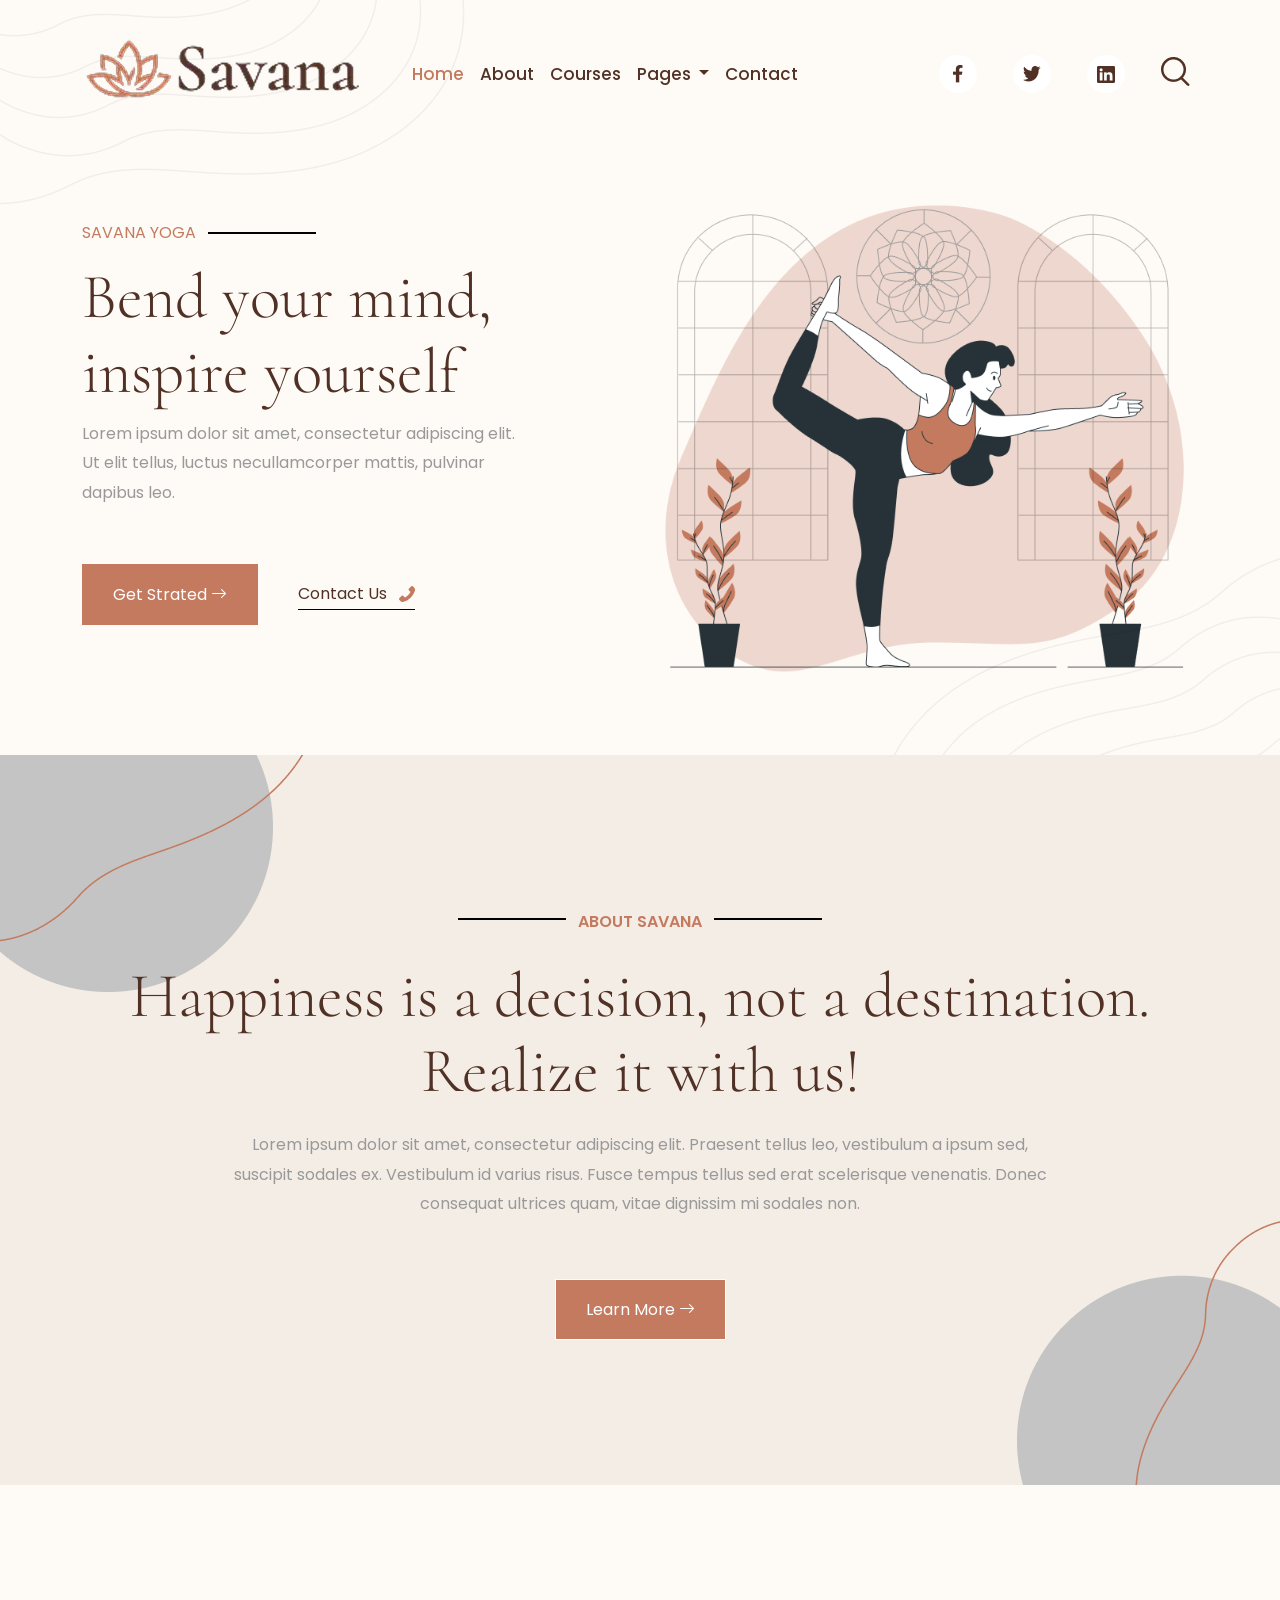
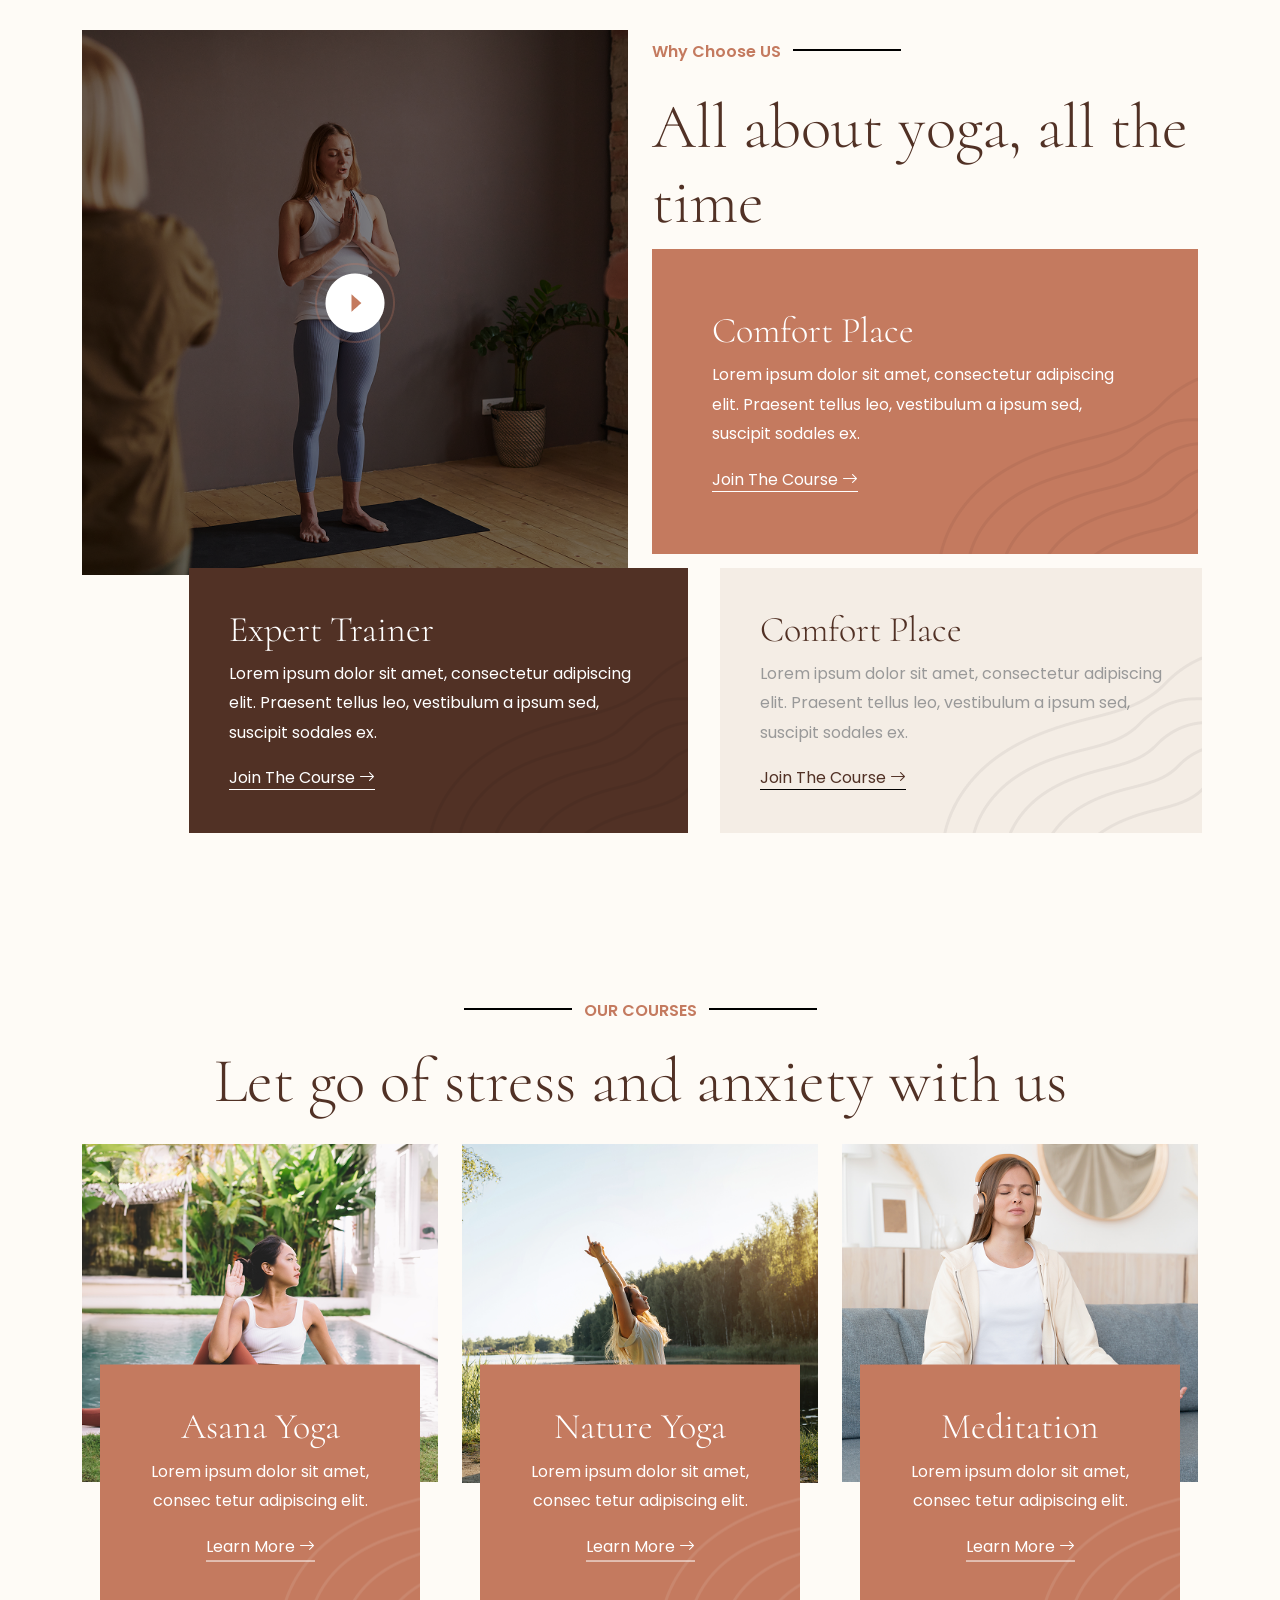
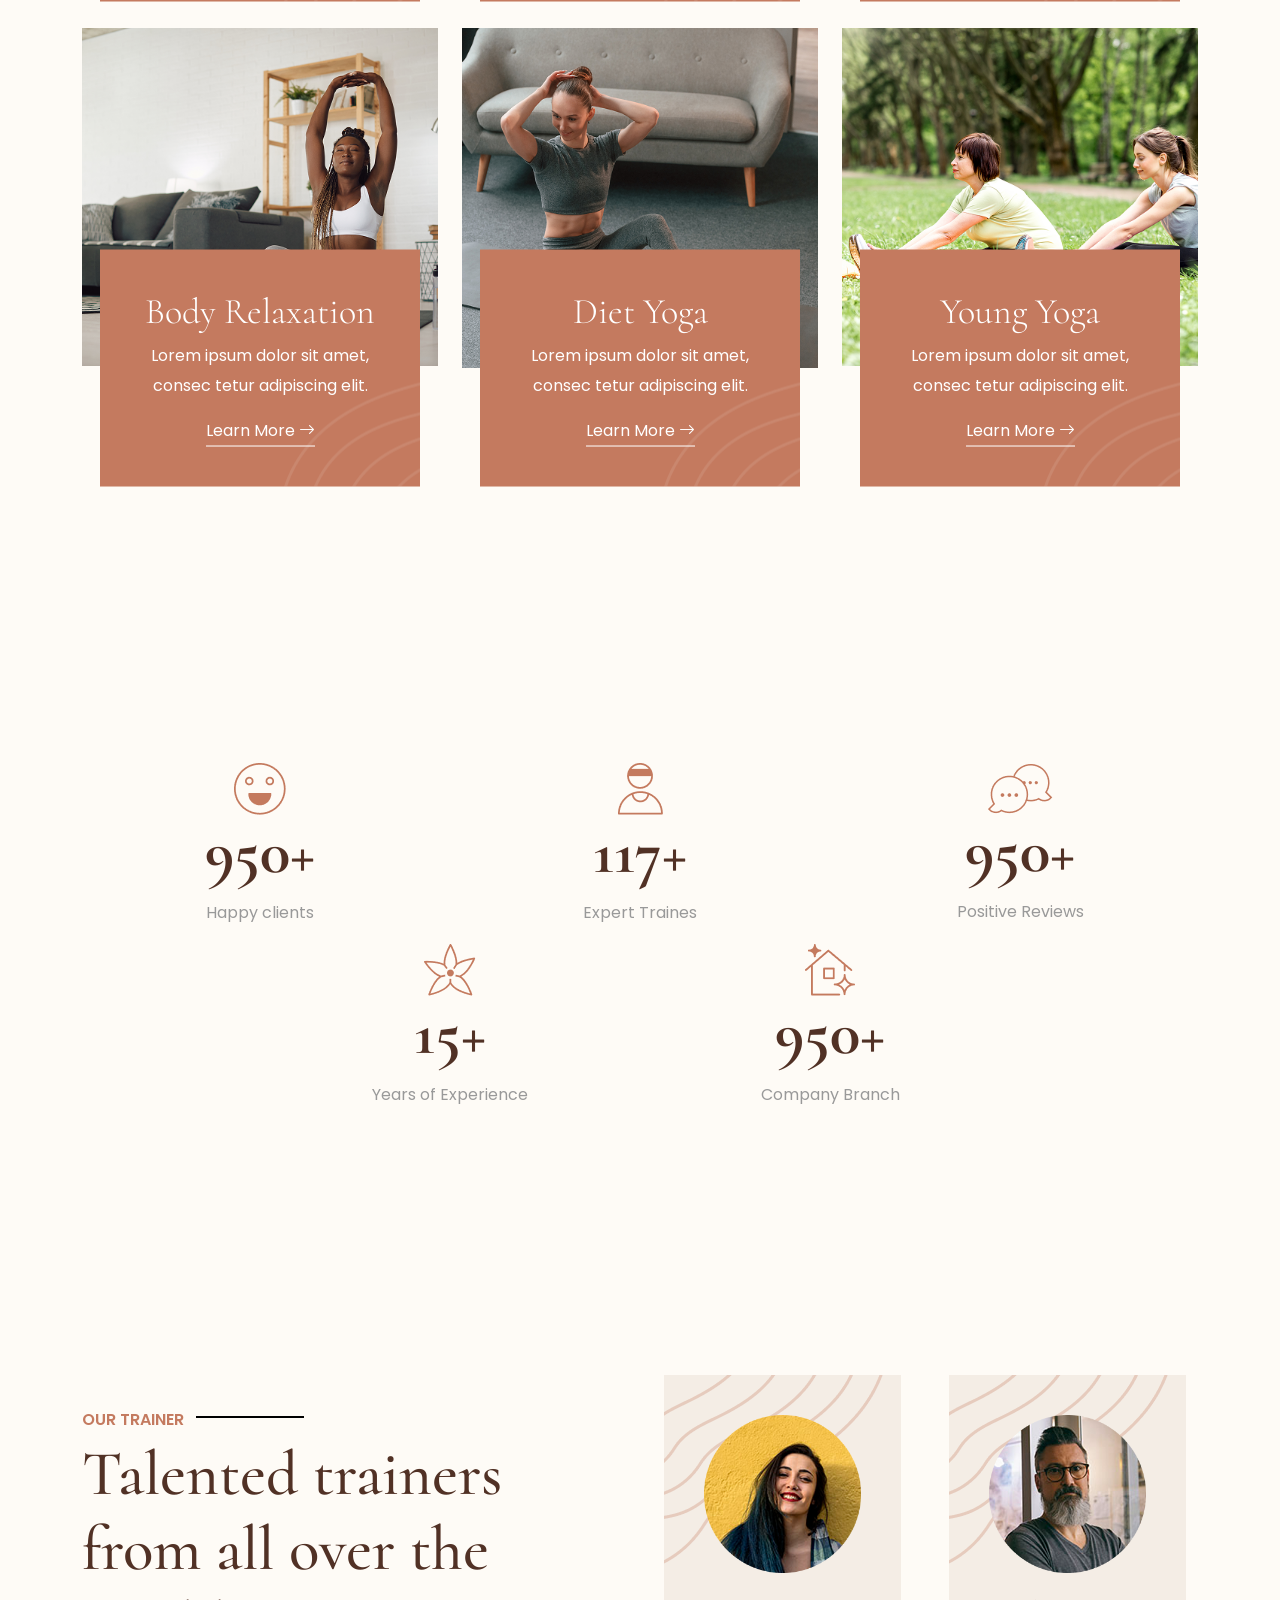
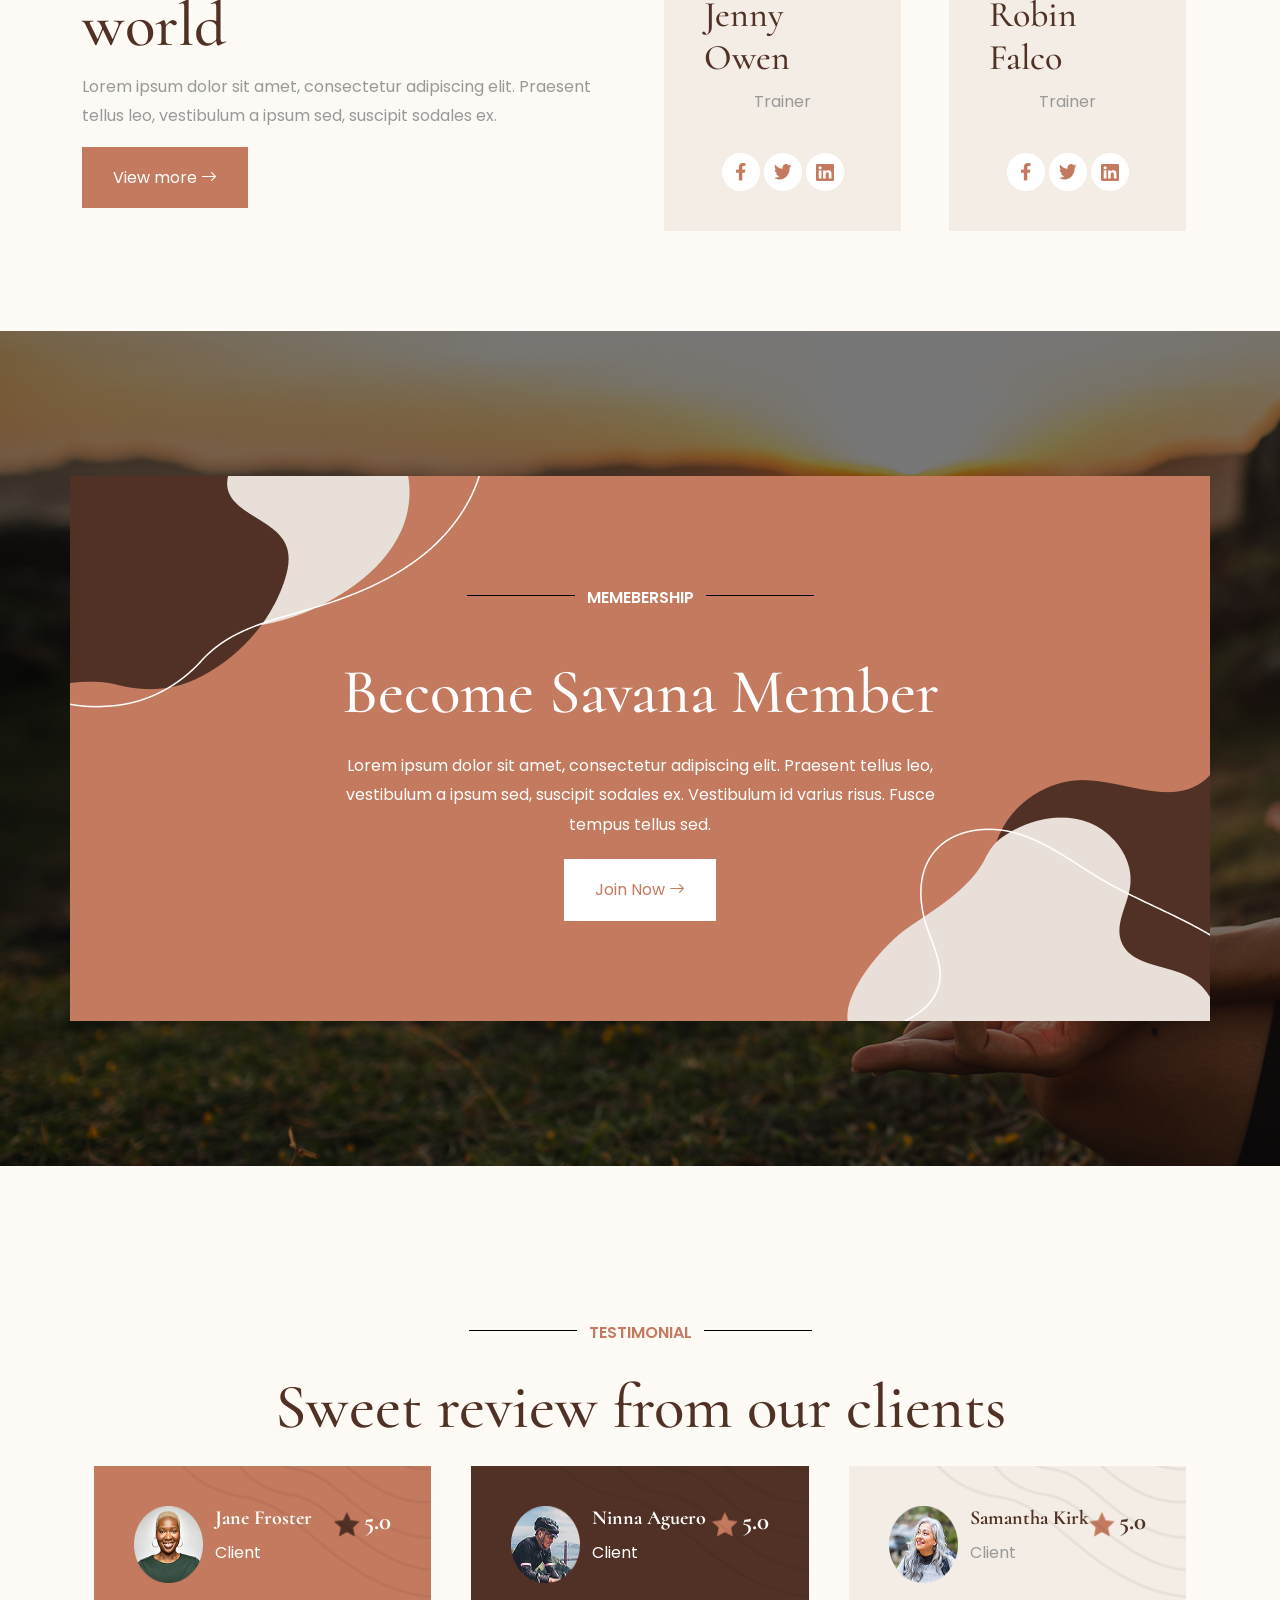
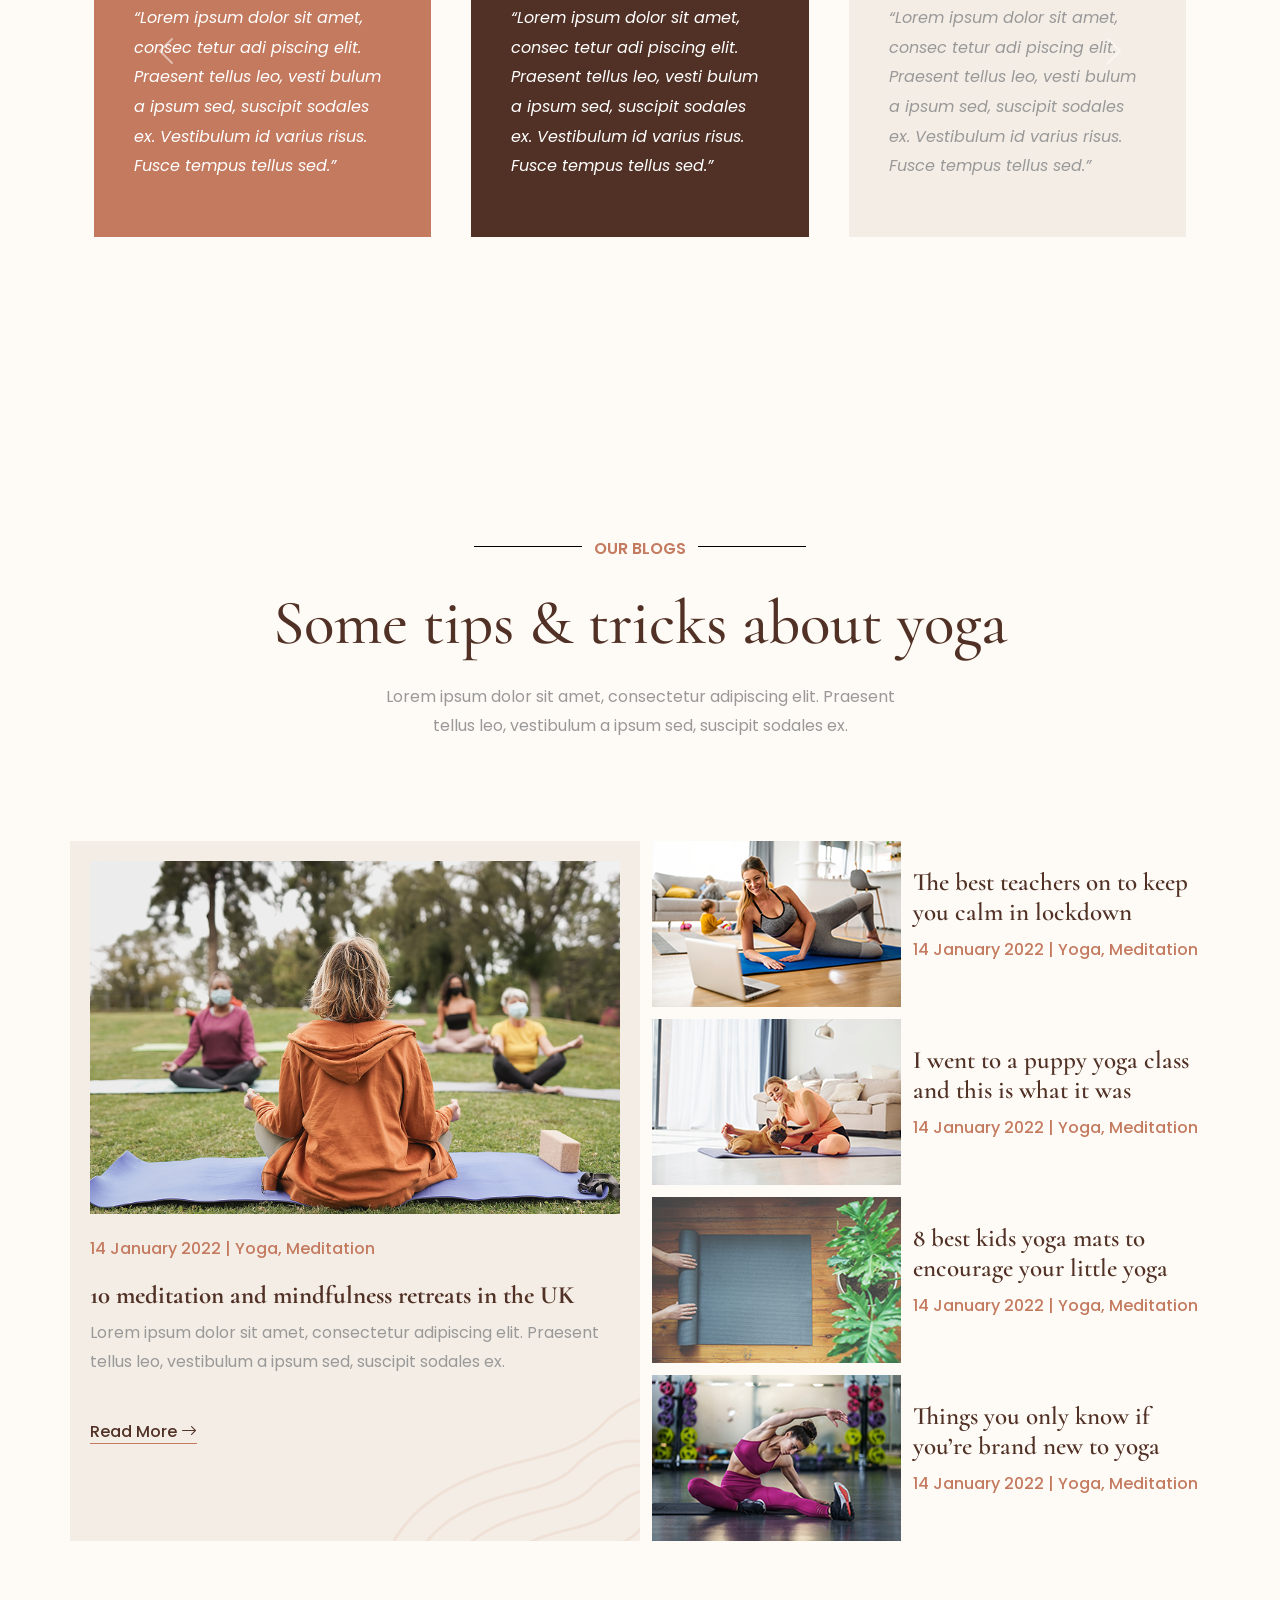
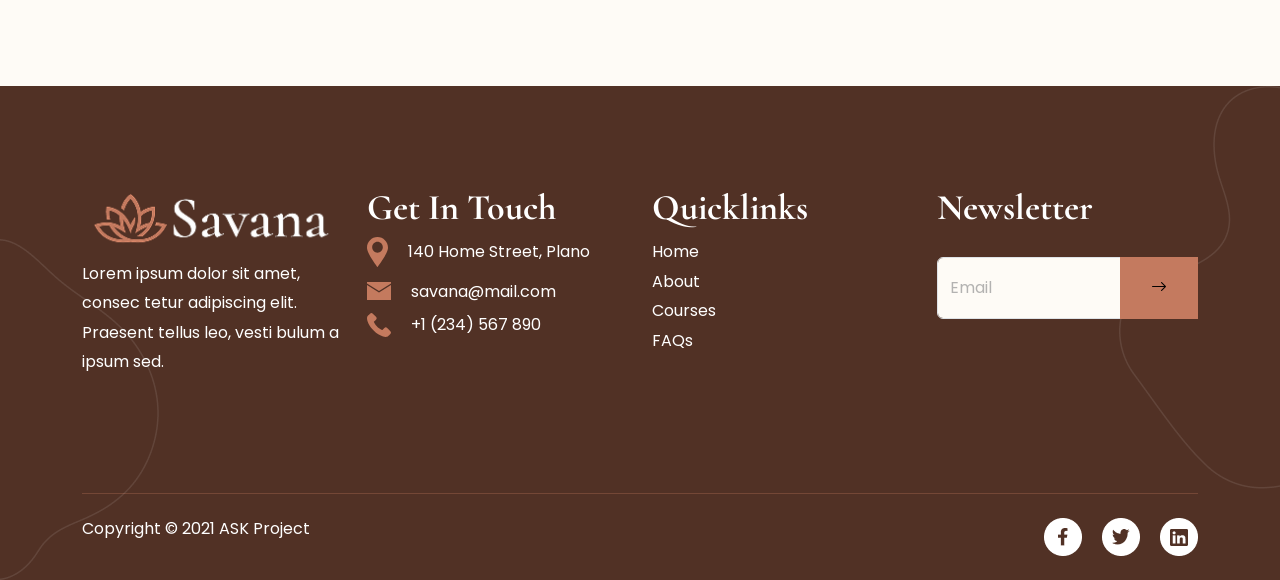
==== commit cff4fe43: "project completion" ====
--- a/index.html
+++ b/index.html
@@ -6,7 +6,7 @@
     <meta name="viewport" content="width=device-width, initial-scale=1.0" />
     <link href="https://cdn.jsdelivr.net/npm/bootstrap@5.3.8/dist/css/bootstrap.min.css" rel="stylesheet"
         integrity="sha384-sRIl4kxILFvY47J16cr9ZwB07vP4J8+LH7qKQnuqkuIAvNWLzeN8tE5YBujZqJLB" crossorigin="anonymous" />
-
+    <meta name="description" content="Bend your mind, inspire yourself">
     <link rel="preconnect" href="https://fonts.googleapis.com" />
     <link rel="preconnect" href="https://fonts.gstatic.com" crossorigin />
     <link
@@ -24,7 +24,7 @@
 
         <nav class="navbar navbar-expand-lg">
             <div class="container mt-3">
-                <div class="d-flex justify-content-between align-items-center gap-10 mx-auto">
+                
                     <a class="navbar-brand" href="index.html"><img class="img-fluid"
                             src="./assets/images/logo/savana-logo.webp" alt="logo" /></a>
 
@@ -34,8 +34,8 @@
                         <span class="navbar-toggler-icon"></span>
                     </button>
 
-                    <div class="collapse navbar-collapse gap-10" id="navbarScroll">
-                        <ul class="navbar-nav my-lg-0 navbar-nav-scroll" style="--bs-scroll-height: 100px">
+                    <div class="collapse navbar-collapse gap-10 justify-content-end " id="navbarScroll">
+                        <ul class="navbar-nav my-lg-0 navbar-nav-scroll mx-auto" style="--bs-scroll-height: 100px">
                             <li class="nav-item active">
                                 <a class="nav-link active" aria-current="page" href="index.html">Home</a>
                             </li>
@@ -102,7 +102,7 @@
                             </li>
                         </ul>
                     </div>
-                </div>
+                
             </div>
         </nav>
     </header>
@@ -120,9 +120,9 @@
                                 <div class="line"></div>
                             </div>
                             <div class="banner-about mt-1">
-                                <h2 class="fw-light cormorant">
+                                <h1 class="fw-light fs-2 cormorant">
                                     Bend your mind, inspire yourself
-                                </h2>
+                                </h1>
                                 <p>
                                     Lorem ipsum dolor sit amet, consectetur adipiscing elit. Ut
                                     elit tellus, luctus necullamcorper mattis, pulvinar dapibus
@@ -183,12 +183,12 @@
 
         <section class="why-us mt-6 mb-8">
             <div class="container position-relative">
-                <div class="row justify-content-center align-items-center">
+                <div class="row">
                     <div class="col-md-6">
                         <div class="position-relative">
                             <img class="img-fluid" src="./assets/images/why-us/placeholder.png" alt="yoga-image" />
                             <!-- Button trigger modal -->
-                            <button type="button" class="btn position-absolute top-50 start-50" data-bs-toggle="modal"
+                            <button type="button" class="btn position-absolute top-50 start-50 translate-middle" data-bs-toggle="modal"
                                 data-bs-target="#staticBackdrop">
                                 <img class="img-fluid" src="./assets/images/why-us/play-button.png" alt="play-button" />
                             </button>
@@ -216,7 +216,7 @@
                         </div>
                     </div>
 
-                    <div class="col-md-6">
+                    <div class="col-md-6 pb-6">
                         <div class="sub-about d-flex align-items-center gap-1">
                             <h6 class="sub-heading mt-1 text-accent fw-semibold">
                                 Why Choose US
@@ -240,9 +240,9 @@
                         </div>
                     </div>
                 </div>
-                <div class="row poster position-absolute start-50 end-100">
-                    <div class="col-md-1"></div>
-                    <div class="col-md-5">
+                <div class="row poster position-absolute offset-lg-1">
+                    <!-- <div class="col-md-1"></div> -->
+                    <div class="col-md-5 flex-grow-1">
                         <div class="comfort bg-secondary position-relative text-white p-4">
                             <h3 class="text-white fw-light cormorant">Expert Trainer</h3>
                             <p class="">
@@ -257,7 +257,7 @@
                         </div>
                     </div>
 
-                    <div class="col-md-5">
+                    <div class="col-md-5 flex-grow-1 px-3">
                         <div class="comfort bg-primary position-relative p-4">
                             <h3 class="fw-light cormorant">Comfort Place</h3>
                             <p class="">
@@ -553,83 +553,89 @@
                 <div id="carouselExample" class="carousel slide">
                     <div class="carousel-inner">
                         <div class="container">
-                            <div class="row d-flex justify-content-between">
-                                <div class="col-md-4 bg-accent text-white p-4 position-relative">
-                                    <img class="img-fluid position-absolute top-0 end-0"
-                                        src="./assets/images/testimonial/shapes-bg.png" alt="shape" />
-                                    <div class="review-img d-flex justify-content-between">
-                                        <div class="d-flex gap-1 mb-3">
-                                            <img class="img-fluid" src="./assets/images/testimonial/one.png"
-                                                alt="people-image" />
-                                            <div class="about-client">
-                                                <h5 class="text-white cormorant">Jane Froster</h5>
-                                                <p>Client</p>
+                            <div class="row d-flex justify-content-between gx-4">
+                                <div class="col-md-4 ">
+                                    <div class="bg-accent p-4 text-white  position-relative">
+                                        <img class="img-fluid position-absolute top-0 end-0"
+                                            src="./assets/images/testimonial/shapes-bg.png" alt="shape" />
+                                        <div class="review-img d-flex justify-content-between">
+                                            <div class="d-flex gap-1 mb-3">
+                                                <img class="img-fluid" src="./assets/images/testimonial/one.png"
+                                                    alt="people-image" />
+                                                <div class="about-client">
+                                                    <h5 class="text-white cormorant">Jane Froster</h5>
+                                                    <p>Client</p>
+                                                </div>
+                                            </div>
+                                            <div class="star">
+                                                <img class="img-fluid" width="26px"
+                                                    src="./assets/images/testimonial/Star-1.png" alt="star" />
+                                                <h4 class="cormorant d-inline text-white">5.0</h4>
                                             </div>
                                         </div>
-                                        <div class="star">
-                                            <img class="img-fluid" width="26px"
-                                                src="./assets/images/testimonial/Star-1.png" alt="star" />
-                                            <h4 class="cormorant d-inline text-white">5.0</h4>
-                                        </div>
+                                        <p class="fst-italic">
+                                            “Lorem ipsum dolor sit amet, consec tetur adi piscing
+                                            elit. Praesent tellus leo, vesti bulum a ipsum sed,
+                                            suscipit sodales ex. Vestibulum id varius risus. Fusce
+                                            tempus tellus sed.”
+                                        </p>
                                     </div>
-                                    <p class="fst-italic">
-                                        “Lorem ipsum dolor sit amet, consec tetur adi piscing
-                                        elit. Praesent tellus leo, vesti bulum a ipsum sed,
-                                        suscipit sodales ex. Vestibulum id varius risus. Fusce
-                                        tempus tellus sed.”
-                                    </p>
                                 </div>
 
-                                <div class="col-md-4 bg-secondary text-white p-4 position-relative">
-                                    <img class="img-fluid position-absolute top-0 end-0"
-                                        src="./assets/images/testimonial/shapes-bg.png" alt="shape" />
-                                    <div class="review-img d-flex justify-content-between">
-                                        <div class="d-flex gap-1 mb-3">
-                                            <img class="img-fluid" src="./assets/images/testimonial/two.png"
-                                                alt="people-image" />
-                                            <div class="about-client">
-                                                <h5 class="text-white cormorant">Ninna Aguero</h5>
-                                                <p>Client</p>
+                                <div class="col-md-4">
+                                    <div class="bg-secondary text-white p-4 position-relative">
+                                        <img class="img-fluid position-absolute top-0 end-0"
+                                            src="./assets/images/testimonial/shapes-bg.png" alt="shape" />
+                                        <div class="review-img d-flex justify-content-between">
+                                            <div class="d-flex gap-1 mb-3">
+                                                <img class="img-fluid" src="./assets/images/testimonial/two.png"
+                                                    alt="people-image" />
+                                                <div class="about-client">
+                                                    <h5 class="text-white cormorant">Ninna Aguero</h5>
+                                                    <p>Client</p>
+                                                </div>
+                                            </div>
+                                            <div class="star">
+                                                <img class="img-fluid" width="26px"
+                                                    src="./assets/images/testimonial/Star-2.png" alt="star" />
+                                                <h4 class="cormorant d-inline text-white">5.0</h4>
                                             </div>
                                         </div>
-                                        <div class="star">
-                                            <img class="img-fluid" width="26px"
-                                                src="./assets/images/testimonial/Star-2.png" alt="star" />
-                                            <h4 class="cormorant d-inline text-white">5.0</h4>
-                                        </div>
+                                        <p class="fst-italic">
+                                            “Lorem ipsum dolor sit amet, consec tetur adi piscing
+                                            elit. Praesent tellus leo, vesti bulum a ipsum sed,
+                                            suscipit sodales ex. Vestibulum id varius risus. Fusce
+                                            tempus tellus sed.”
+                                        </p>
                                     </div>
-                                    <p class="fst-italic">
-                                        “Lorem ipsum dolor sit amet, consec tetur adi piscing
-                                        elit. Praesent tellus leo, vesti bulum a ipsum sed,
-                                        suscipit sodales ex. Vestibulum id varius risus. Fusce
-                                        tempus tellus sed.”
-                                    </p>
                                 </div>
 
-                                <div class="col-md-4 bg-primary p-4 position-relative">
-                                    <img class="img-fluid position-absolute top-0 end-0"
-                                        src="./assets/images/testimonial/shapes-bg.png" alt="shape" />
-                                    <div class="review-img d-flex justify-content-between">
-                                        <div class="d-flex gap-1 mb-3">
-                                            <img class="img-fluid" src="./assets/images/testimonial/three.png"
-                                                alt="people-image" />
-                                            <div class="about-client">
-                                                <h5 class="cormorant">Samantha Kirk</h5>
-                                                <p>Client</p>
+                                <div class="col-md-4 ">
+                                    <div class="bg-primary p-4 position-relative">
+                                        <img class="img-fluid position-absolute top-0 end-0"
+                                            src="./assets/images/testimonial/shapes-bg.png" alt="shape" />
+                                        <div class="review-img d-flex justify-content-between">
+                                            <div class="d-flex gap-1 mb-3">
+                                                <img class="img-fluid" src="./assets/images/testimonial/three.png"
+                                                    alt="people-image" />
+                                                <div class="about-client">
+                                                    <h5 class="cormorant">Samantha Kirk</h5>
+                                                    <p>Client</p>
+                                                </div>
+                                            </div>
+                                            <div class="star">
+                                                <img class="img-fluid" width="26px"
+                                                    src="./assets/images/testimonial/Star-3.png" alt="star" />
+                                                <h4 class="cormorant d-inline">5.0</h4>
                                             </div>
                                         </div>
-                                        <div class="star">
-                                            <img class="img-fluid" width="26px"
-                                                src="./assets/images/testimonial/Star-3.png" alt="star" />
-                                            <h4 class="cormorant d-inline">5.0</h4>
-                                        </div>
+                                        <p class="fst-italic">
+                                            “Lorem ipsum dolor sit amet, consec tetur adi piscing
+                                            elit. Praesent tellus leo, vesti bulum a ipsum sed,
+                                            suscipit sodales ex. Vestibulum id varius risus. Fusce
+                                            tempus tellus sed.”
+                                        </p>
                                     </div>
-                                    <p class="fst-italic">
-                                        “Lorem ipsum dolor sit amet, consec tetur adi piscing
-                                        elit. Praesent tellus leo, vesti bulum a ipsum sed,
-                                        suscipit sodales ex. Vestibulum id varius risus. Fusce
-                                        tempus tellus sed.”
-                                    </p>
                                 </div>
                             </div>
                         </div>
